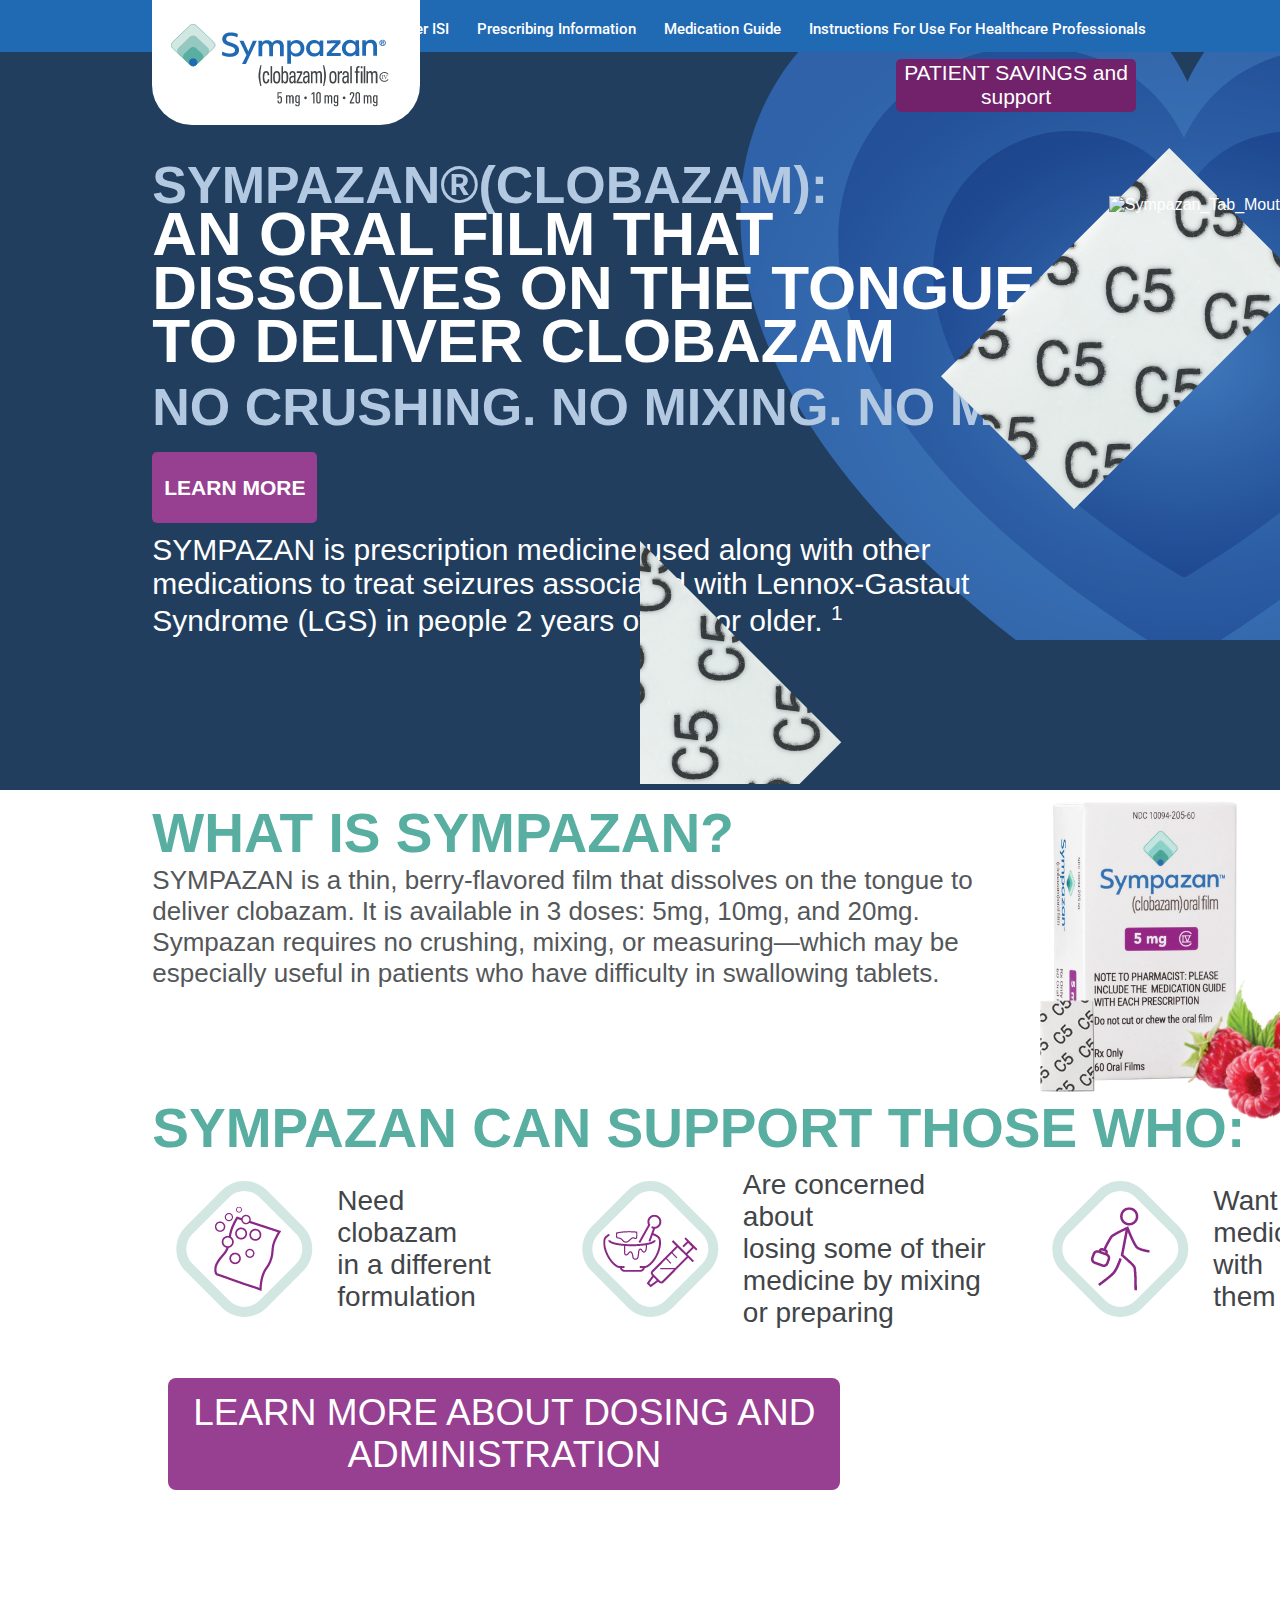
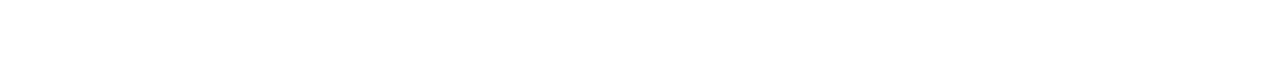
==== index.html @ 10c80e00 "learn more for products" ====
<!DOCTYPE html>
<html lang="en">
  <head>
    <meta charset="UTF-8" />
    <meta name="viewport" content="width=device-width, initial-scale=1.0" />
    <title>Document</title>
    <link rel="stylesheet" href="styles/index.css" />
    <link rel="preconnect" href="https://fonts.googleapis.com" />
    <link rel="preconnect" href="https://fonts.gstatic.com" crossorigin />
    <link
      href="https://fonts.googleapis.com/css2?family=Roboto:ital,wght@0,100;0,300;0,400;0,500;0,700;0,900;1,100;1,300;1,400;1,500;1,700;1,900&display=swap"
      rel="stylesheet"
    />
  </head>
  <body>
    <header>
      <div class="navbar">
        <div class="nav_item">
          <a href="#">Instructions For Use For Healthcare Professionals</a>
        </div>
        <div class="nav_item">
          <a href="#">Medication Guide</a>
        </div>
        <div class="nav_item">
          <a href="#">Prescribing Information</a>
        </div>
        <div class="nav_item">
          <a href="#">Link to Consumer ISI</a>
        </div>

        <div class="nav_logo">
          <img src="assets/LOGO-1.png" alt="navbar logo" />
        </div>
      </div>
    </header>

    <main>
      <div class="hero">
        <div class="hero_text">
          <p class="hero_heading">SYMPAZAN®(CLOBAZAM):</p>
          <p class="hero_desc">
            AN ORAL FILM THAT <br />
            DISSOLVES ON THE TONGUE <br />
            TO DELIVER CLOBAZAM
          </p>
          <p class="hero_middle">NO CRUSHING. NO MIXING. NO MESS.</p>

          <button class="learn_more">LEARN MORE</button>

          <div class="hero_end">
            SYMPAZAN is prescription medicine used along with other <br />
            medications to treat seizures associated with Lennox-Gastaut <br />
            Syndrome (LGS) in people 2 years of age or older.
            <span style="vertical-align: super; font-size: 0.7em">1</span>
          </div>
        </div>
        <button class="hero_button">PATIENT SAVINGS and support</button>
        <div class="hero_image">
          <img class="hero_tab" src="assets/5C_TAB.png" alt="5C_TAB" />
          <img class="hero_tab1" src="assets/5C_TAB1.png" alt="5C_TAB1" />
          <img
            class="hero_mouth"
            src="assets/Mouth.png"
            height="664"
            alt="Sympazan_Tab_Mouth"
          />
        </div>
      </div>

      <div class="product">
        <div class="product_desc">
          <p class="product_head">WHAT IS SYMPAZAN?</p>
          <p class="product_about">
            SYMPAZAN is a thin, berry-flavored film that dissolves on the tongue
            to <br />
            deliver clobazam. It is available in 3 doses: 5mg, 10mg, and 20mg.
            <br />
            Sympazan requires no crushing, mixing, or measuring—which may be
            <br />
            especially useful in patients who have difficulty in swallowing
            tablets.
          </p>

          <div class="product_image">
            <img src="assets/Mask Group -1.png" alt="Product image" />
            <img class="product_c5" src="assets/NY_AQUE_A-1.png" alt="c5" />
            <img class="product_fruit" src="assets/iStock-1.png" alt="" />
          </div>

          <div class="product_for">
            <h1>SYMPAZAN CAN SUPPORT THOSE WHO:</h1>
            <div class="product_for_container">
              <div class="product_for_extend">
                <img src="assets/Group 2294.png" alt="productfor" />
                <p class="product_for_explain">
                  Need clobazam <br />
                  in a different <br />
                  formulation
                </p>
              </div>

              <div class="product_for_extend">
                <img src="assets/Group 2297.png" alt="productfor" />
                <p class="product_for_explain">
                  Are concerned about <br />
                  losing some of their <br />
                  medicine by mixing <br />
                  or preparing
                </p>
              </div>

              <div class="product_for_extend">
                <img src="assets/Group 2298.png" alt="productfor" />
                <p class="product_for_explain">
                  Want their <br />
                  medication with <br />
                  them on-the-go
                </p>
              </div>
            </div>
            <div class="product_learn_more">
              <a href="#">LEARN MORE ABOUT DOSING AND ADMINISTRATION</a>
            </div>
          </div>
        </div>
      </div>
    </main>
  </body>
</html>
---- styles/index.css ----
* {
  margin: 0;
  padding: 0;
  box-sizing: border-box;
}

body {
  height: 100vh;
  display: grid;
  grid-template-rows: auto 1fr;
  grid-template-areas: "header" "content";
}
body header {
  height: 52px;
}
body main {
  grid-area: content;
}

.navbar {
  grid-area: header;
  height: 52px;
  background-color: #2069b3;
  display: block;
  padding-right: 120px;
  font-family: "Roboto", sans-serif;
  font-weight: 500;
  font-size: 15px;
  position: relative;
  z-index: 2;
}
.navbar .nav_item {
  color: #ffffff;
  float: right;
  padding: 20px 14px;
  height: 100%;
}
.navbar .nav_item a {
  color: #ffffff;
  text-decoration: none;
}
.navbar .nav_logo {
  background-color: #ffffff;
  width: 268px;
  height: 125px;
  border-radius: 0px 0px 40px 40px;
  position: absolute;
  left: 11.9%;
}
.navbar .nav_logo img {
  position: absolute;
  top: 19%;
  left: 7%;
}

.hero {
  height: 82vh;
  position: relative;
  padding-bottom: 10px;
  grid-area: content;
  background-color: #213e5f;
  background-image: url(../assets/HEARTS.png);
  background-blend-mode: overlay;
  color: #ffffff;
  background-position: 9rem -5rem;
  background-repeat: no-repeat;
  font-family: "Barlow", sans-serif;
}
.hero .hero_text {
  position: absolute;
  left: 11.9%;
  top: 15%;
}
.hero .hero_heading {
  font-size: 52px;
  font-weight: 600;
  color: #b3c9e2;
}
.hero .hero_desc {
  font-size: 62px;
  font-weight: 600;
  color: #ffffff;
}
.hero .hero_heading,
.hero .hero_desc {
  line-height: 86%;
}
.hero .hero_middle {
  font-size: 52px;
  font-weight: 600;
  color: #b3c9e2;
  padding-top: 10px;
  letter-spacing: -3;
}
.hero .learn_more {
  height: 71px;
  width: 165px;
  background-color: #973f91;
  border: none;
  border-radius: 5px;
  font-size: 21px;
  font-weight: 600;
  color: #ffffff;
  margin: 15px 0px 0px 0px;
}
.hero .learn_more:hover {
  cursor: pointer;
  background-color: #71226b;
}
.hero .hero_button {
  font-family: "Barlow", sans-serif;
  font-size: 21px;
  font-weight: 500;
  z-index: 22;
  position: absolute;
  left: 70%;
  top: 1%;
  width: 15rem;
  text-align: center;
  background-color: #71226b;
  border: none;
  border-radius: 5px;
  color: #ffffff;
  padding: 2px 2px 3px 2px;
}
.hero .hero_button:hover {
  cursor: pointer;
  background-color: #58aea0;
}
.hero .hero_end {
  font-family: "Barlow", sans-serif;
  font-size: 30px;
  font-weight: 300;
  margin-top: 10px;
}
.hero .hero_image {
  position: absolute;
  left: 50%;
  overflow: hidden;
}
.hero .hero_image .hero_tab {
  position: relative;
  top: 6rem;
  left: 18.8rem;
}
.hero .hero_image .hero_tab1 {
  position: relative;
  top: 6rem;
  left: -10rem;
}
.hero .hero_image .hero_mouth {
  position: relative;
  left: 6.4rem;
  top: -35.6rem;
}

.product {
  overflow: hidden;
  font-family: "Barlow", sans-serif;
}
.product .product_desc {
  padding: 0.7rem 0 0 0;
  position: relative;
  left: 11.9%;
}
.product .product_desc .product_head {
  font-size: 55px;
  font-weight: 600;
  color: #58aea0;
}
.product .product_desc .product_about {
  font-size: 26px;
  color: #545759;
}
.product .product_desc .product_for_container {
  display: flex;
  flex-direction: row;
  align-items: center;
}
.product .product_desc .product_image {
  position: relative;
  top: -12rem;
  left: 56rem;
}
.product .product_desc .product_image .product_c5 {
  position: absolute;
  left: -1.4rem;
  top: 12rem;
}
.product .product_desc .product_image .product_fruit {
  position: absolute;
  top: 9rem;
  left: 5.6rem;
}
.product .product_desc .product_for {
  position: relative;
  top: -11.4rem;
}
.product .product_desc .product_for h1 {
  font-size: 55px;
  font-weight: 600;
  color: #58aea0;
}
.product .product_desc .product_for .product_for_extend {
  display: flex;
  flex-direction: row;
  align-items: center;
}
.product .product_desc .product_for .product_for_extend .product_for_explain {
  font-size: 28px;
  color: #424548;
  margin-right: 1.8rem;
}
.product .product_desc .product_learn_more {
  background-color: #973f91;
  width: 42rem;
  text-align: center;
  padding: 14px;
  margin-top: 2.5rem;
  margin-left: 1rem;
  border-radius: 0.5rem;
}
.product .product_desc .product_learn_more a {
  text-decoration: none;
  color: #ffffff;
  font-size: 37px;
  font-weight: 500;
}/*# sourceMappingURL=index.css.map */
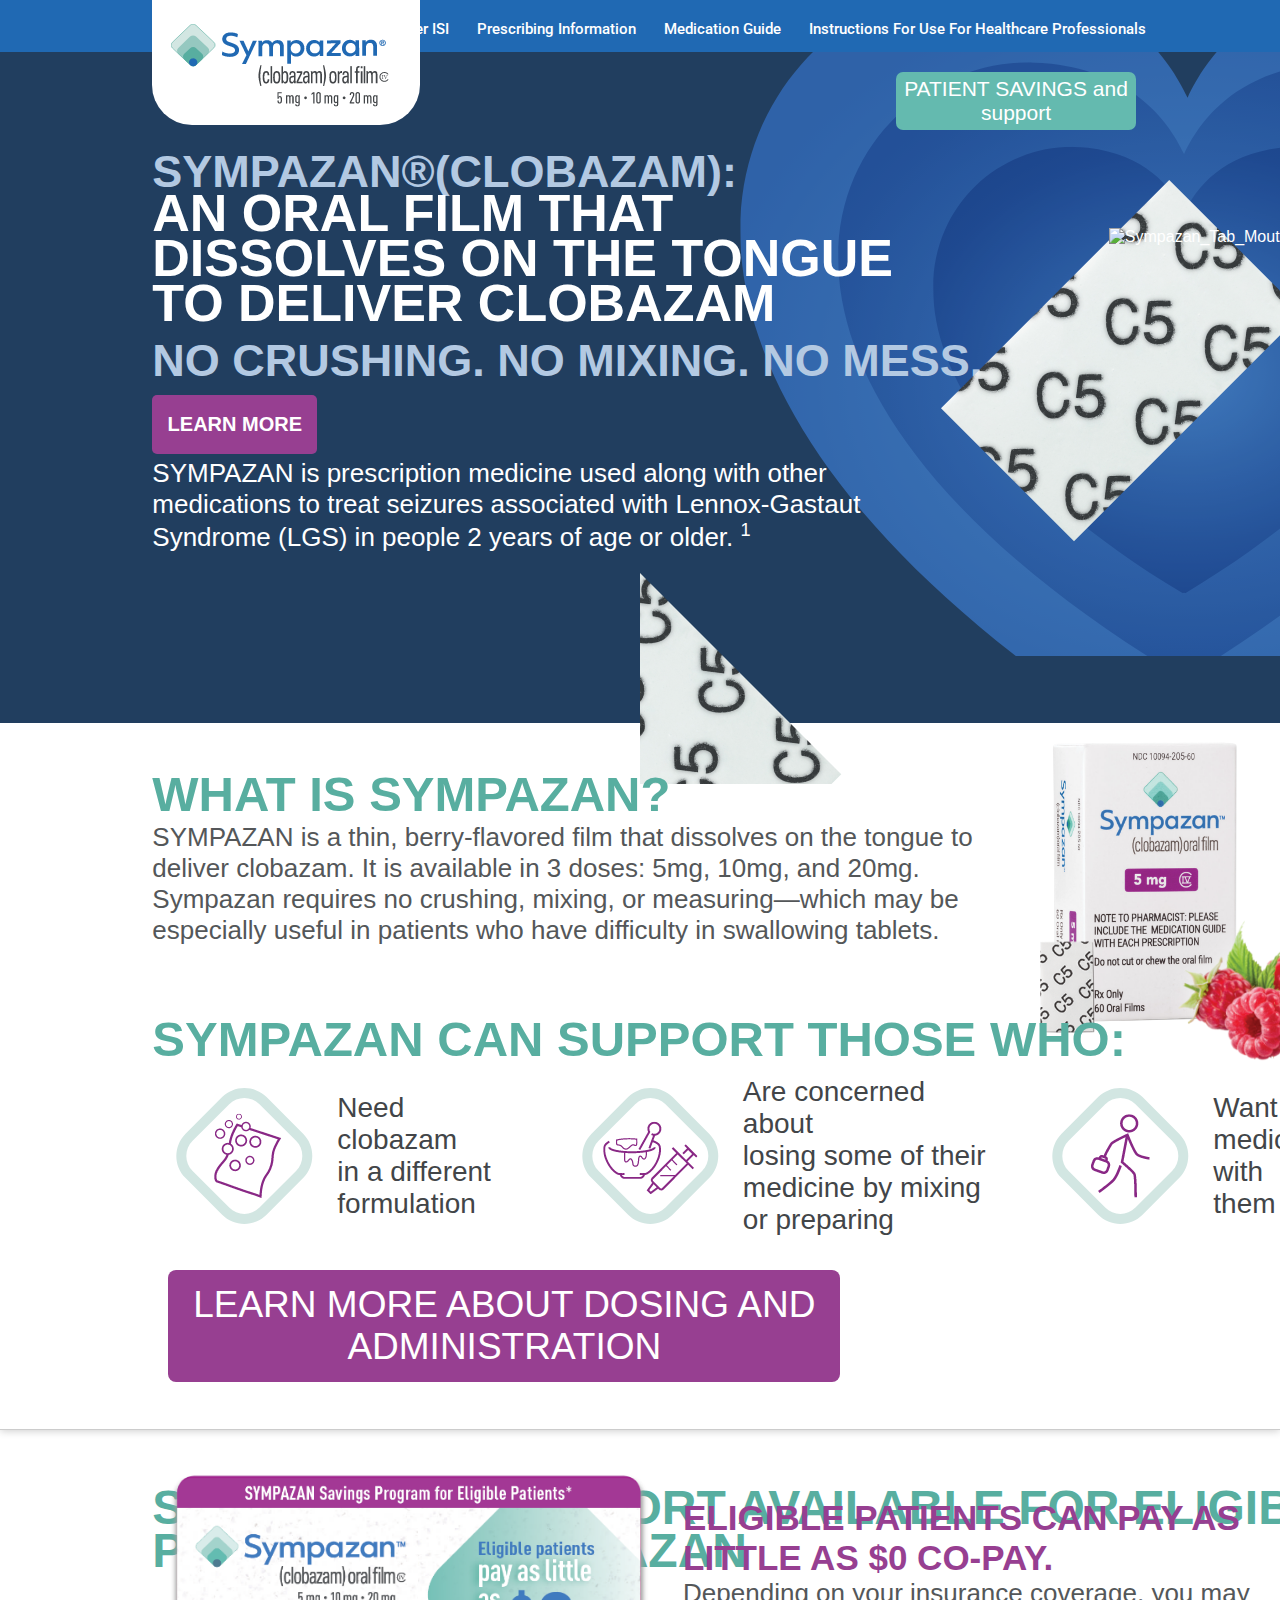
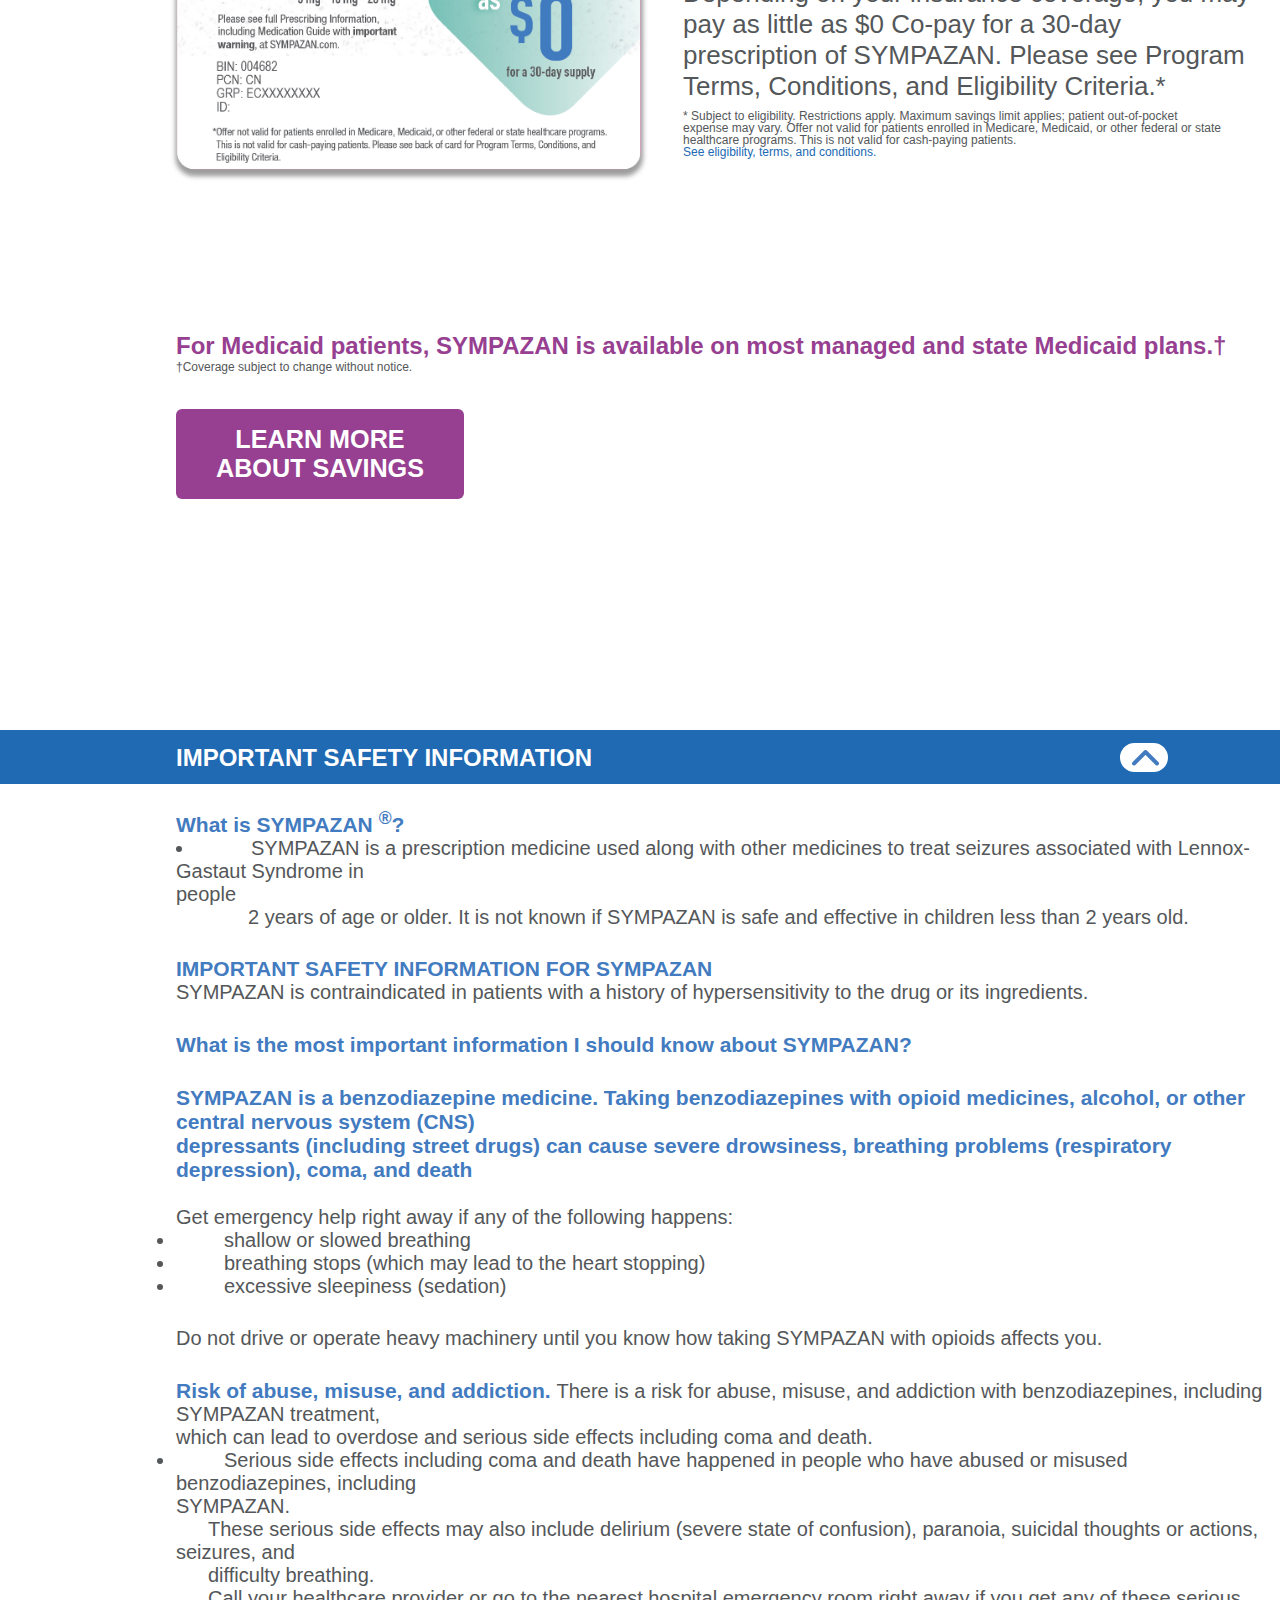
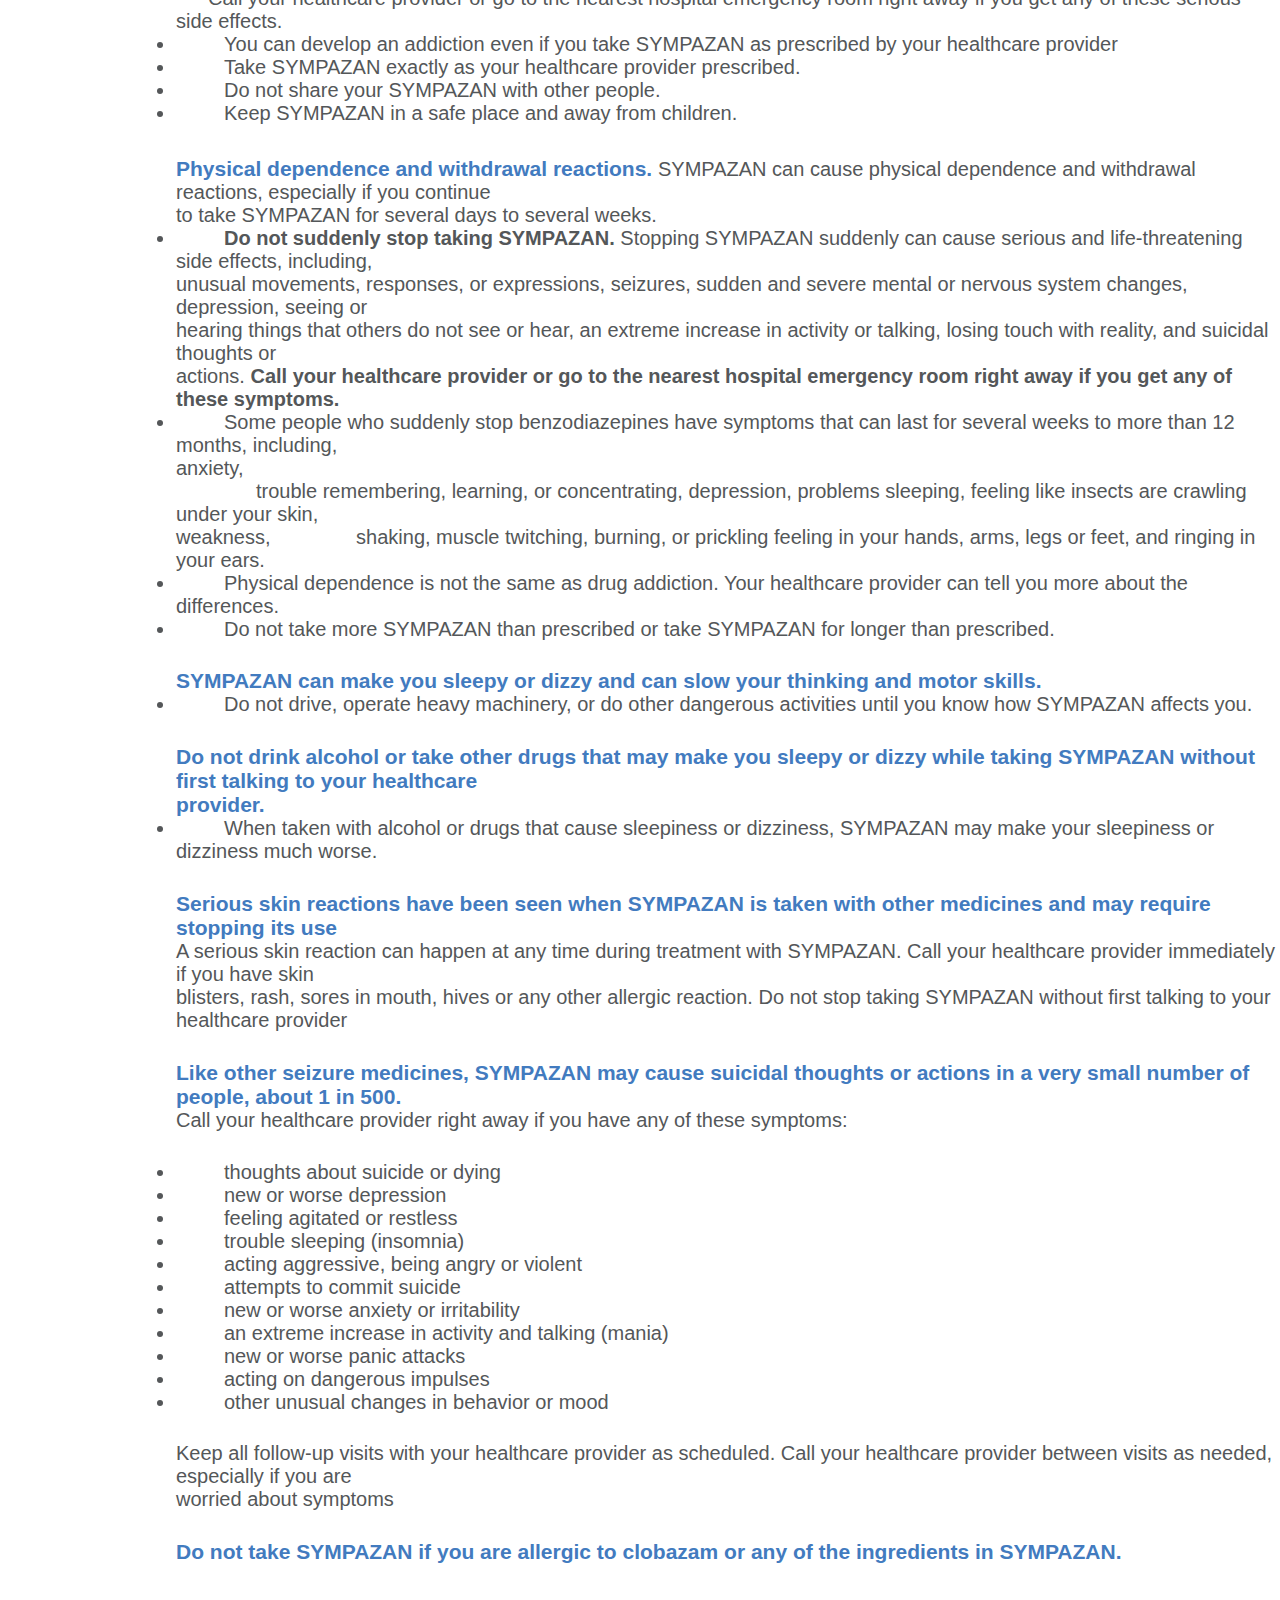
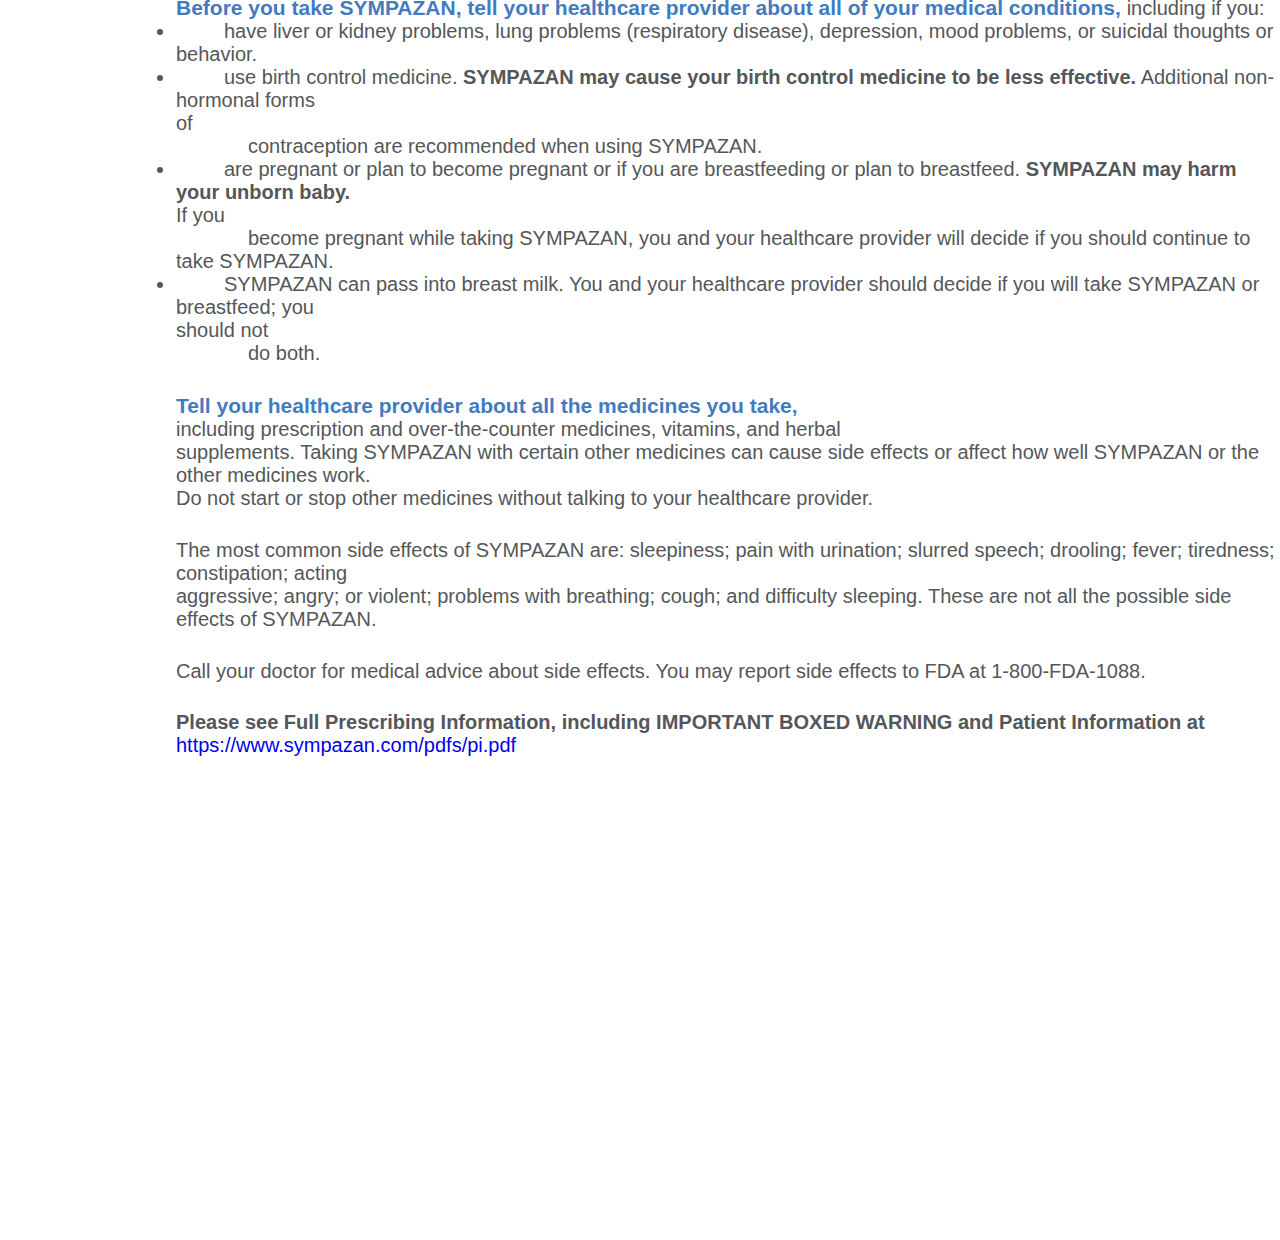
==== commit e2090dc0: "footer remaining" ====
--- a/index.html
+++ b/index.html
@@ -124,6 +124,445 @@
           </div>
         </div>
       </div>
+
+      <div class="services">
+        <h1 class="services_heading">
+          SAVINGS AND SUPPORT AVAILABLE FOR ELIGIBLE <br />
+          PATIENTS ON SYMPAZAN
+        </h1>
+
+        <div class="services_payment">
+          <img
+            class="services_card"
+            src="assets/CARD.png"
+            alt="services payment method"
+          />
+
+          <div class="services_payment_detail">
+            <h1 class="service_payment_heading">
+              ELIGIBLE PATIENTS CAN PAY AS <br />LITTLE AS $0 CO-PAY.
+            </h1>
+            <p class="services_payment_about">
+              Depending on your insurance coverage, you may <br />
+              pay as little as $0 Co-pay for a 30-day <br />
+              prescription of SYMPAZAN. Please see Program <br />
+              Terms, Conditions, and Eligibility Criteria.*
+            </p>
+            <p class="services_terms">
+              <span>*</span>
+              Subject to eligibility. Restrictions apply. Maximum savings limit
+              applies; patient out-of-pocket <br />
+              expense may vary. Offer not valid for patients enrolled in
+              Medicare, Medicaid, or other federal or state <br />
+              healthcare programs. This is not valid for cash-paying patients.
+              <br />
+              <a href="#"> See eligibility, terms, and conditions.</a>
+            </p>
+          </div>
+        </div>
+        <div class="service_plan">
+          <h1 class="plan_head">
+            For Medicaid patients, SYMPAZAN is available on most managed and
+            state Medicaid plans.†
+          </h1>
+          <p class="plan_coverage">
+            †Coverage subject to change without notice.
+          </p>
+        </div>
+
+        <div class="savings_learn_more">
+          <a href="#" class="saving_button">LEARN MORE ABOUT SAVINGS</a>
+        </div>
+      </div>
+
+      <div class="safety">
+        <p class="safety_info">IMPORTANT SAFETY INFORMATION</p>
+        <img class="safety_box" src="assets/Rectangle 838.png" alt="box" />
+        <img class="safety_arrow" src="assets/Path 20791.png" alt="" />
+      </div>
+
+      <div class="sympazin">
+        <div class="sympazin_details">
+          <div class="sympazin_question">
+            What is SYMPAZAN
+            <sup>®</sup>?
+          </div>
+          <div class="sympazin_answers">
+            <ul>
+              <li>
+                <span style="margin-left: 3rem">
+                  SYMPAZAN is a prescription medicine used along with other
+                  medicines to treat seizures associated with Lennox-Gastaut
+                  Syndrome in
+                </span>
+                <br />
+                people <br />
+                <span style="margin-left: 4.5rem"
+                  >2 years of age or older. It is not known if SYMPAZAN is safe
+                  and effective in children less than 2 years old.</span
+                >
+              </li>
+            </ul>
+          </div>
+
+          <div class="sympazin_question">
+            IMPORTANT SAFETY INFORMATION FOR SYMPAZAN
+          </div>
+
+          <div class="sympazin_answers">
+            SYMPAZAN is contraindicated in patients with a history of
+            hypersensitivity to the drug or its ingredients.
+          </div>
+
+          <div class="sympazin_question">
+            What is the most important information I should know about SYMPAZAN?
+          </div>
+          <div class="sympazin_answers"></div>
+          <div class="sympazin_question" style="margin-bottom: 1.5rem">
+            SYMPAZAN is a benzodiazepine medicine. Taking benzodiazepines with
+            opioid medicines, alcohol, or other central nervous system (CNS)
+            <br />
+            depressants (including street drugs) can cause severe drowsiness,
+            breathing problems (respiratory depression), coma, and death
+          </div>
+          <div class="sympazin_answers">
+            Get emergency help right away if any of the following happens:
+            <li>
+              <span style="margin-left: 3rem">shallow or slowed breathing</span>
+            </li>
+            <li>
+              <span style="margin-left: 3rem">
+                breathing stops (which may lead to the heart stopping)</span
+              >
+            </li>
+            <li>
+              <span style="margin-left: 3rem"
+                >excessive sleepiness (sedation)</span
+              >
+            </li>
+          </div>
+
+          <div class="sympazin_answers">
+            Do not drive or operate heavy machinery until you know how taking
+            SYMPAZAN with opioids affects you.
+          </div>
+
+          <div class="sympazin_question" style="display: inline">
+            Risk of abuse, misuse, and addiction.
+          </div>
+          <div class="sympazin_answers" style="display: inline">
+            There is a risk for abuse, misuse, and addiction with
+            benzodiazepines, including SYMPAZAN treatment, <br />
+            which can lead to overdose and serious side effects including coma
+            and death. <br />
+            <li>
+              <span style="margin-left: 3rem"
+                >Serious side effects including coma and death have happened in
+                people who have abused or misused benzodiazepines, including
+                <br />
+                SYMPAZAN.
+              </span>
+            </li>
+
+            <span style="margin: 2rem">
+              These serious side effects may also include delirium (severe state
+              of confusion), paranoia, suicidal thoughts or actions, seizures,
+              and <br />
+              <span style="margin: 2rem">difficulty breathing. <br /> </span>
+            </span>
+            <span style="margin: -2rem">
+              Call your healthcare provider or go to the nearest hospital
+              emergency room right away if you get any of these serious side
+              effects.
+            </span>
+
+            <li>
+              <span style="margin-left: 3rem">
+                You can develop an addiction even if you take SYMPAZAN as
+                prescribed by your healthcare provider</span
+              >
+            </li>
+            <li>
+              <span style="margin-left: 3rem">
+                Take SYMPAZAN exactly as your healthcare provider
+                prescribed.</span
+              >
+            </li>
+            <li>
+              <span style="margin-left: 3rem"
+                >Do not share your SYMPAZAN with other people.</span
+              >
+            </li>
+            <li style="margin-bottom: 2rem">
+              <span style="margin-left: 3rem"
+                >Keep SYMPAZAN in a safe place and away from children.</span
+              >
+            </li>
+          </div>
+          <div class="sympazin_question" style="display: inline">
+            Physical dependence and withdrawal reactions.
+          </div>
+          <div class="sympazin_answers" style="display: inline">
+            SYMPAZAN can cause physical dependence and withdrawal reactions,
+            especially if you continue <br />
+            to take SYMPAZAN for several days to several weeks.
+          </div>
+
+          <div class="sympazin_answers">
+            <li>
+              <span style="margin-left: 3rem"
+                ><b>Do not suddenly stop taking SYMPAZAN.</b> Stopping SYMPAZAN
+                suddenly can cause serious and life-threatening side effects,
+                including,
+                <br />
+                unusual movements, responses, or expressions, seizures, sudden
+                and severe mental or nervous system changes, depression, seeing
+                or
+                <br />
+                hearing things that others do not see or hear, an extreme
+                increase in activity or talking, losing touch with reality, and
+                suicidal thoughts or <br />
+                actions.
+                <b
+                  >Call your healthcare provider or go to the nearest hospital
+                  emergency room right away if you get any of these symptoms.</b
+                >
+              </span>
+            </li>
+            <li>
+              <span style="margin-left: 3rem">
+                Some people who suddenly stop benzodiazepines have symptoms that
+                can last for several weeks to more than 12 months, including,
+                <br />
+                anxiety, <br />
+                <span style="margin-left: 5rem"
+                  >trouble remembering, learning, or concentrating, depression,
+                  problems sleeping, feeling like insects are crawling under
+                  your skin, <br />
+                  weakness,
+                </span>
+                <span style="margin-left: 5rem"
+                  >shaking, muscle twitching, burning, or prickling feeling in
+                  your hands, arms, legs or feet, and ringing in your ears.
+                </span>
+              </span>
+            </li>
+            <li>
+              <span style="margin-left: 3rem"
+                >Physical dependence is not the same as drug addiction. Your
+                healthcare provider can tell you more about the differences.
+              </span>
+            </li>
+            <li>
+              <span style="margin-left: 3rem"
+                >Do not take more SYMPAZAN than prescribed or take SYMPAZAN for
+                longer than prescribed.</span
+              >
+            </li>
+          </div>
+
+          <div class="sympazin_question">
+            SYMPAZAN can make you sleepy or dizzy and can slow your thinking and
+            motor skills.
+          </div>
+
+          <div class="sympazin_answers">
+            <li>
+              <span style="margin-left: 3rem"
+                >Do not drive, operate heavy machinery, or do other dangerous
+                activities until you know how SYMPAZAN affects you.
+              </span>
+            </li>
+          </div>
+
+          <div class="sympazin_question">
+            Do not drink alcohol or take other drugs that may make you sleepy or
+            dizzy while taking SYMPAZAN without first talking to your healthcare
+            <br />
+            provider.
+          </div>
+          <div class="sympazin_answers">
+            <li>
+              <span style="margin-left: 3rem"
+                >When taken with alcohol or drugs that cause sleepiness or
+                dizziness, SYMPAZAN may make your sleepiness or dizziness much
+                worse.
+              </span>
+            </li>
+          </div>
+
+          <div class="sympazin_question">
+            Serious skin reactions have been seen when SYMPAZAN is taken with
+            other medicines and may require stopping its use
+          </div>
+
+          <div class="sympazin_answers">
+            A serious skin reaction can happen at any time during treatment with
+            SYMPAZAN. Call your healthcare provider immediately if you have skin
+            <br />
+            blisters, rash, sores in mouth, hives or any other allergic
+            reaction. Do not stop taking SYMPAZAN without first talking to your
+            healthcare provider
+          </div>
+
+          <div class="sympazin_question">
+            Like other seizure medicines, SYMPAZAN may cause suicidal thoughts
+            or actions in a very small number of people, about 1 in 500.
+          </div>
+          <div class="sympazin_answers">
+            Call your healthcare provider right away if you have any of these
+            symptoms:
+          </div>
+          <div class="sympazin_answers">
+            <li>
+              <span style="margin-left: 3rem"
+                >thoughts about suicide or dying
+              </span>
+            </li>
+            <li>
+              <span style="margin-left: 3rem">new or worse depression</span>
+            </li>
+            <li>
+              <span style="margin-left: 3rem"
+                >feeling agitated or restless</span
+              >
+            </li>
+            <li>
+              <span style="margin-left: 3rem">trouble sleeping (insomnia)</span>
+            </li>
+            <li>
+              <span style="margin-left: 3rem"
+                >acting aggressive, being angry or violent</span
+              >
+            </li>
+            <li>
+              <span style="margin-left: 3rem">attempts to commit suicide</span>
+            </li>
+            <li>
+              <span style="margin-left: 3rem"
+                >new or worse anxiety or irritability</span
+              >
+            </li>
+            <li>
+              <span style="margin-left: 3rem"
+                >an extreme increase in activity and talking (mania)</span
+              >
+            </li>
+            <li>
+              <span style="margin-left: 3rem">new or worse panic attacks</span>
+            </li>
+            <li>
+              <span style="margin-left: 3rem"
+                >acting on dangerous impulses</span
+              >
+            </li>
+            <li>
+              <span style="margin-left: 3rem"
+                >other unusual changes in behavior or mood</span
+              >
+            </li>
+          </div>
+          <div class="sympazin_answers">
+            Keep all follow-up visits with your healthcare provider as
+            scheduled. Call your healthcare provider between visits as needed,
+            especially if you are <br />
+            worried about symptoms
+          </div>
+
+          <div class="sympazin_question" style="margin-bottom: 2rem">
+            Do not take SYMPAZAN if you are allergic to clobazam or any of the
+            ingredients in SYMPAZAN.
+          </div>
+          <div class="sympazin_question" style="display: inline">
+            Before you take SYMPAZAN, tell your healthcare provider about all of
+            your medical conditions,
+          </div>
+          <div class="sympazin_answers" style="display: inline">
+            including if you:
+          </div>
+
+          <div class="sympazin_answers">
+            <li>
+              <span style="margin-left: 3rem"
+                >have liver or kidney problems, lung problems (respiratory
+                disease), depression, mood problems, or suicidal thoughts or
+                behavior.</span
+              >
+            </li>
+            <li>
+              <span style="margin-left: 3rem">
+                use birth control medicine.
+                <b
+                  >SYMPAZAN may cause your birth control medicine to be less
+                  effective.</b
+                >
+                Additional non-hormonal forms <br />
+                of <br />
+                <span style="margin-left: 4.5rem">
+                  contraception are recommended when using SYMPAZAN.</span
+                >
+              </span>
+            </li>
+            <li>
+              <span style="margin-left: 3rem"
+                >are pregnant or plan to become pregnant or if you are
+                breastfeeding or plan to breastfeed.
+                <b>SYMPAZAN may harm your unborn baby.</b> <br />If you <br />
+                <span style="margin: 4.5rem"
+                  >become pregnant while taking SYMPAZAN, you and your
+                  healthcare provider will decide if you should continue to take
+                  SYMPAZAN.
+                </span>
+              </span>
+            </li>
+            <li>
+              <span style="margin-left: 3rem"
+                >SYMPAZAN can pass into breast milk. You and your healthcare
+                provider should decide if you will take SYMPAZAN or breastfeed;
+                you <br />
+                should not <br />
+                <span style="margin-left: 4.5rem">do both.</span>
+              </span>
+            </li>
+          </div>
+          <div class="sympazin_question" style="display: inline">
+            Tell your healthcare provider about all the medicines you take,
+          </div>
+          <div class="sympazin_answers">
+            including prescription and over-the-counter medicines, vitamins, and
+            herbal <br />
+            supplements. Taking SYMPAZAN with certain other medicines can cause
+            side effects or affect how well SYMPAZAN or the other medicines
+            work. <br />
+            Do not start or stop other medicines without talking to your
+            healthcare provider.
+          </div>
+
+          <div class="sympazin_answers">
+            The most common side effects of SYMPAZAN are: sleepiness; pain with
+            urination; slurred speech; drooling; fever; tiredness; constipation;
+            acting <br />aggressive; angry; or violent; problems with breathing;
+            cough; and difficulty sleeping. These are not all the possible side
+            effects of SYMPAZAN.
+          </div>
+
+          <div class="sympazin_answers">
+            Call your doctor for medical advice about side effects. You may
+            report side effects to FDA at 1-800-FDA-1088.
+          </div>
+
+          <div class="sympazin_answers">
+            <b
+              >Please see Full Prescribing Information, including IMPORTANT
+              BOXED WARNING and Patient Information at
+            </b>
+            <br />
+            <a href="#" style="text-decoration: none; ">
+              https://www.sympazan.com/pdfs/pi.pdf
+            </a>
+          </div>
+        </div>
+      </div>
     </main>
   </body>
 </html>
--- a/styles/index.css
+++ b/styles/index.css
@@ -54,15 +54,15 @@
 }
 
 .hero {
-  height: 82vh;
+  height: 74.5vh;
   position: relative;
   padding-bottom: 10px;
   grid-area: content;
-  background-color: #213e5f;
+  background: #213e5f;
   background-image: url(../assets/HEARTS.png);
   background-blend-mode: overlay;
   color: #ffffff;
-  background-position: 9rem -5rem;
+  background-position: 9rem -4rem;
   background-repeat: no-repeat;
   font-family: "Barlow", sans-serif;
 }
@@ -72,13 +72,13 @@
   top: 15%;
 }
 .hero .hero_heading {
+  font-size: 45px;
+  font-weight: 600;
+  color: #b3c9e2;
+}
+.hero .hero_desc {
   font-size: 52px;
-  font-weight: 600;
-  color: #b3c9e2;
-}
-.hero .hero_desc {
-  font-size: 62px;
-  font-weight: 600;
+  font-weight: 550;
   color: #ffffff;
 }
 .hero .hero_heading,
@@ -86,22 +86,22 @@
   line-height: 86%;
 }
 .hero .hero_middle {
-  font-size: 52px;
+  font-size: 45px;
   font-weight: 600;
   color: #b3c9e2;
   padding-top: 10px;
   letter-spacing: -3;
 }
 .hero .learn_more {
-  height: 71px;
+  height: 59px;
   width: 165px;
   background-color: #973f91;
   border: none;
   border-radius: 5px;
-  font-size: 21px;
-  font-weight: 600;
-  color: #ffffff;
-  margin: 15px 0px 0px 0px;
+  font-size: 20px;
+  font-weight: 550;
+  color: #ffffff;
+  margin: 8px 0px 0px 0px;
 }
 .hero .learn_more:hover {
   cursor: pointer;
@@ -114,14 +114,14 @@
   z-index: 22;
   position: absolute;
   left: 70%;
-  top: 1%;
+  top: 3%;
   width: 15rem;
   text-align: center;
-  background-color: #71226b;
+  background-color: #64baaf;
   border: none;
-  border-radius: 5px;
-  color: #ffffff;
-  padding: 2px 2px 3px 2px;
+  border-radius: 7px;
+  color: #ffffff;
+  padding: 5px 5px 5px 5px;
 }
 .hero .hero_button:hover {
   cursor: pointer;
@@ -129,9 +129,9 @@
 }
 .hero .hero_end {
   font-family: "Barlow", sans-serif;
-  font-size: 30px;
-  font-weight: 300;
-  margin-top: 10px;
+  font-size: 26px;
+  font-weight: 240;
+  margin-top: 4px;
 }
 .hero .hero_image {
   position: absolute;
@@ -140,22 +140,25 @@
 }
 .hero .hero_image .hero_tab {
   position: relative;
-  top: 6rem;
+  top: 8rem;
   left: 18.8rem;
 }
 .hero .hero_image .hero_tab1 {
   position: relative;
-  top: 6rem;
+  top: 8rem;
   left: -10rem;
 }
 .hero .hero_image .hero_mouth {
   position: relative;
   left: 6.4rem;
-  top: -35.6rem;
+  top: -33.6rem;
 }
 
 .product {
   overflow: hidden;
+  height: 44.2rem;
+  border-bottom: 1px solid #ccc;
+  box-shadow: 0 1px 8px rgba(0, 0, 0, 0.2);
   font-family: "Barlow", sans-serif;
 }
 .product .product_desc {
@@ -164,9 +167,10 @@
   left: 11.9%;
 }
 .product .product_desc .product_head {
-  font-size: 55px;
-  font-weight: 600;
+  font-size: 49px;
+  font-weight: 550;
   color: #58aea0;
+  margin-top: 2rem;
 }
 .product .product_desc .product_about {
   font-size: 26px;
@@ -179,7 +183,7 @@
 }
 .product .product_desc .product_image {
   position: relative;
-  top: -12rem;
+  top: -13rem;
   left: 56rem;
 }
 .product .product_desc .product_image .product_c5 {
@@ -194,11 +198,11 @@
 }
 .product .product_desc .product_for {
   position: relative;
-  top: -11.4rem;
+  top: -14rem;
 }
 .product .product_desc .product_for h1 {
-  font-size: 55px;
-  font-weight: 600;
+  font-size: 49px;
+  font-weight: 550;
   color: #58aea0;
 }
 .product .product_desc .product_for .product_for_extend {
@@ -216,7 +220,7 @@
   width: 42rem;
   text-align: center;
   padding: 14px;
-  margin-top: 2.5rem;
+  margin-top: 1.6rem;
   margin-left: 1rem;
   border-radius: 0.5rem;
 }
@@ -225,4 +229,145 @@
   color: #ffffff;
   font-size: 37px;
   font-weight: 500;
+}
+.product .product_desc .product_learn_more:hover {
+  background-color: #71226b;
+}
+
+.services {
+  overflow: hidden;
+  height: 100vh;
+  margin-top: 3.5rem;
+  font-family: "Barlow", sans-serif;
+}
+.services .services_heading {
+  position: relative;
+  left: 11.9%;
+  font-size: 48px;
+  font-weight: 550;
+  line-height: 0.9;
+  color: #58aea0;
+}
+.services .services_payment {
+  position: absolute;
+  left: 10.5rem;
+  top: 92rem;
+  display: flex;
+  flex-direction: row;
+  align-items: center;
+}
+.services .services_payment img {
+  height: 19.5rem;
+}
+.services .services_payment_detail {
+  left: 2rem;
+  top: 0.5;
+  position: relative;
+}
+.services .services_payment_detail .service_payment_heading {
+  font-family: "Barlow", sans-serif;
+  color: #973f91;
+  font-size: 35px;
+  font-weight: 700;
+}
+.services .services_payment_detail .services_payment_about {
+  font-size: 26px;
+  font-weight: 200;
+  color: #545759;
+}
+.services .services_payment_detail .services_terms {
+  color: #545759;
+  font-size: 12px;
+  margin-top: 0.5rem;
+  line-height: 1;
+  font-weight: 200;
+}
+.services .services_payment_detail .services_terms a {
+  text-decoration: none;
+  color: #2069b3;
+}
+.services .service_plan {
+  margin: 22.5rem 0 0 11rem;
+}
+.services .service_plan .plan_head {
+  color: #973f91;
+  font-weight: 600;
+  font-size: 24px;
+}
+.services .service_plan .plan_coverage {
+  font-size: 12px;
+  font-weight: 300;
+  color: #545759;
+}
+.services .savings_learn_more {
+  background-color: #973f91;
+  width: 18rem;
+  padding: 1rem;
+  text-align: center;
+  margin: 2.2rem 0 0 11rem;
+  border-radius: 6px;
+}
+.services .savings_learn_more:hover {
+  cursor: pointer;
+  background-color: #71226b;
+}
+.services .savings_learn_more a {
+  color: #ffffff;
+  text-decoration: none;
+  font-size: 25.2px;
+  font-weight: 600;
+}
+
+.safety {
+  background-color: #2069b3;
+  height: 54px;
+  position: relative;
+  top: -3.5rem;
+  font-family: "Barlow", sans-serif;
+}
+.safety .safety_info {
+  color: #ffffff;
+  margin: 0 0 0 11rem;
+  padding: 0.9rem 0 0 0;
+  font-size: 24px;
+  font-weight: 600;
+}
+.safety .safety_box {
+  position: relative;
+  top: -1.8rem;
+  left: 70rem;
+}
+.safety .safety_arrow {
+  position: relative;
+  top: -2.2rem;
+  left: 67.5rem;
+}
+.safety .safety_arrow:hover {
+  transform: rotate(180deg);
+  transition: transform 0.3s ease;
+  cursor: pointer;
+}
+
+.sympazin {
+  position: relative;
+  font-family: "Barlow", sans-serif;
+  height: 400vh;
+}
+.sympazin .sympazin_details {
+  position: absolute;
+  left: 11rem;
+  top: -2rem;
+}
+.sympazin .sympazin_details .sympazin_question {
+  color: #427bbf;
+  font-size: 21px;
+  font-weight: 600;
+}
+.sympazin .sympazin_details .sympazin_answers {
+  font-size: 20px;
+  color: #545759;
+  margin-bottom: 1.8rem;
+}
+.sympazin .sympazin_details ul li {
+  list-style-position: inside;
 }/*# sourceMappingURL=index.css.map */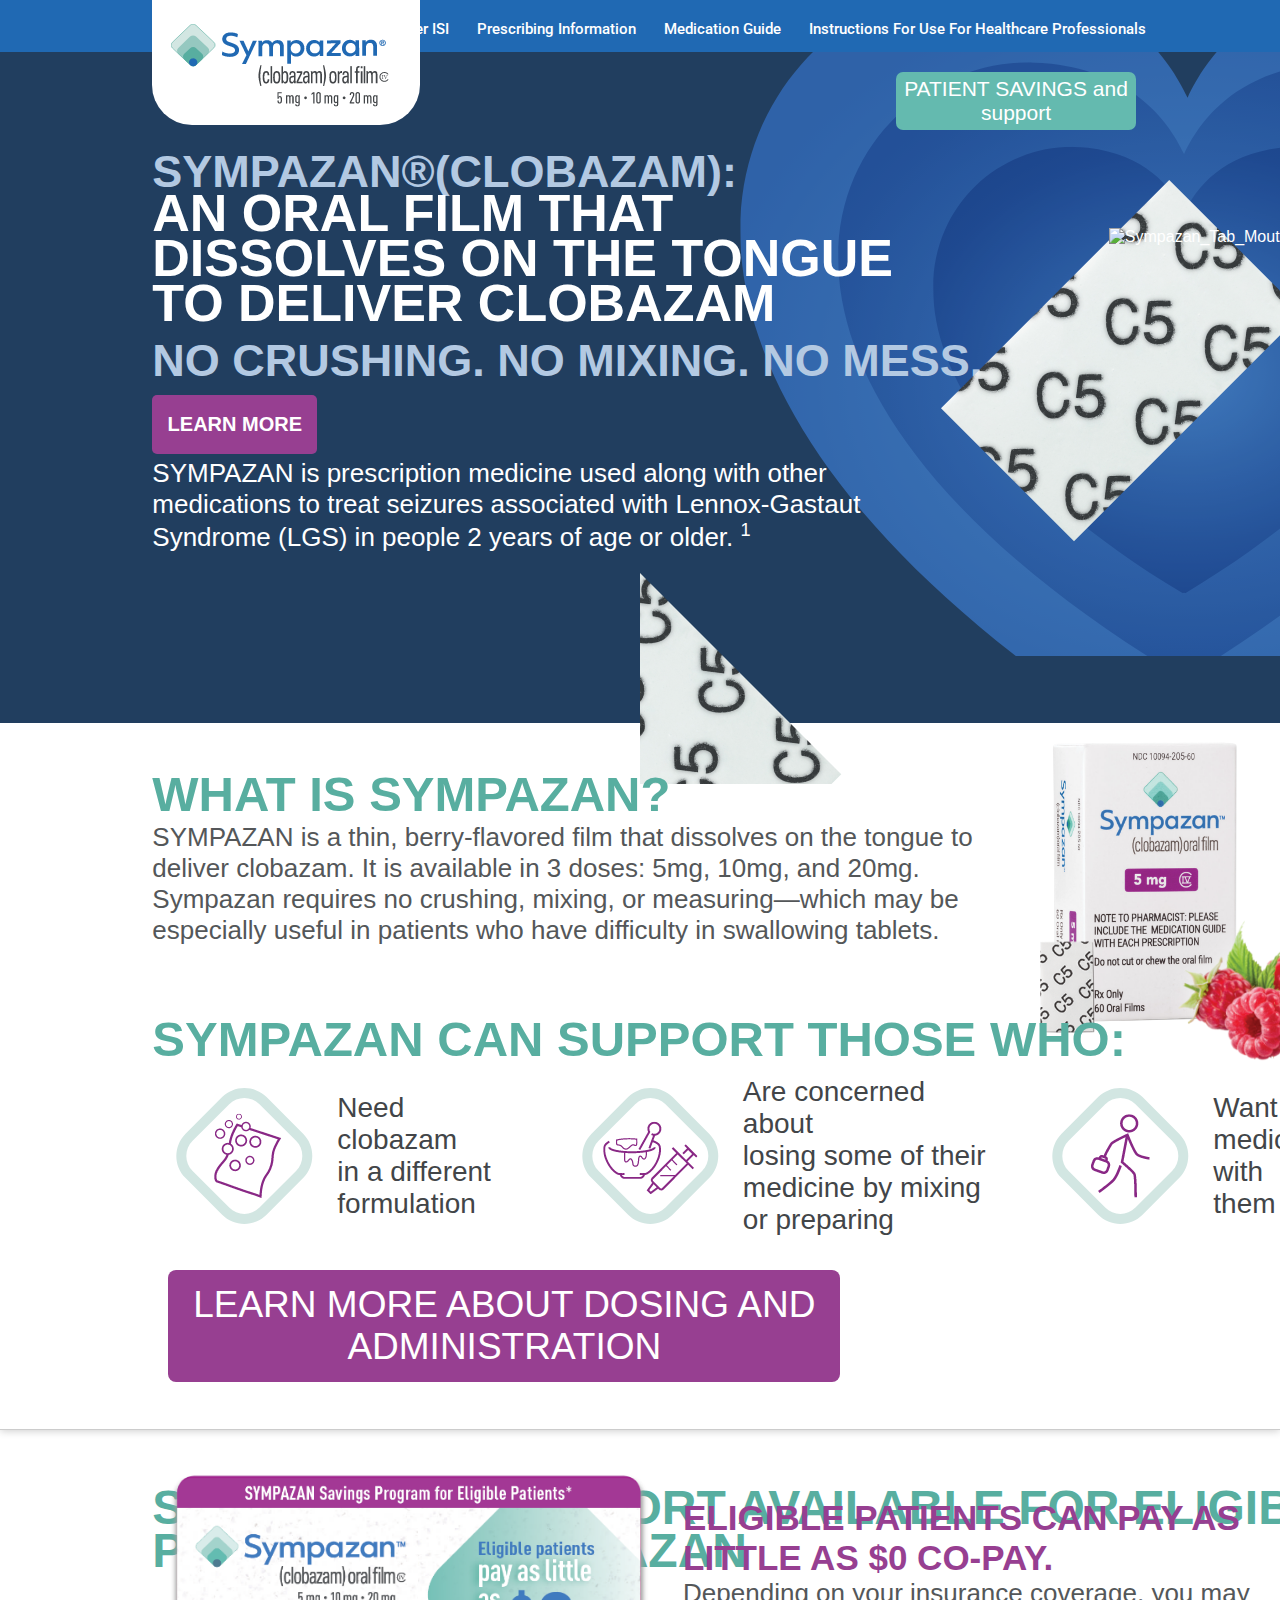
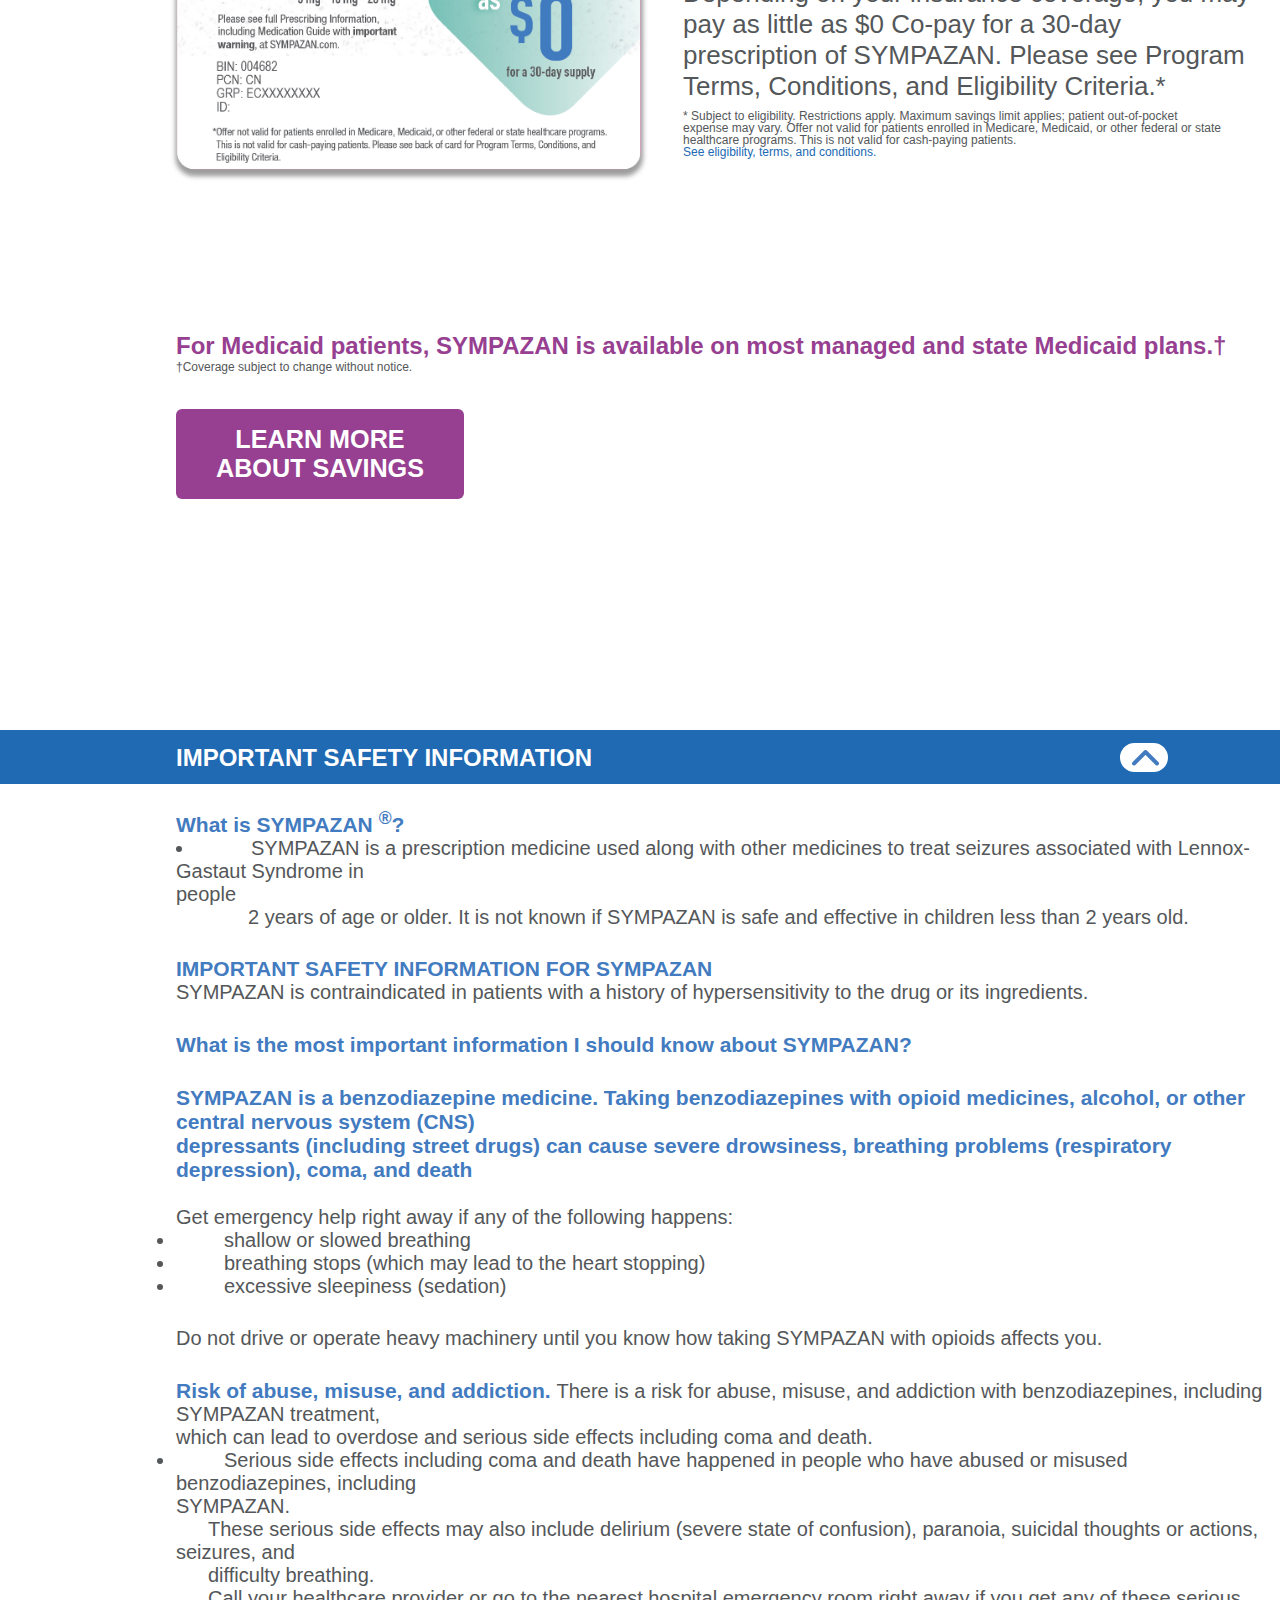
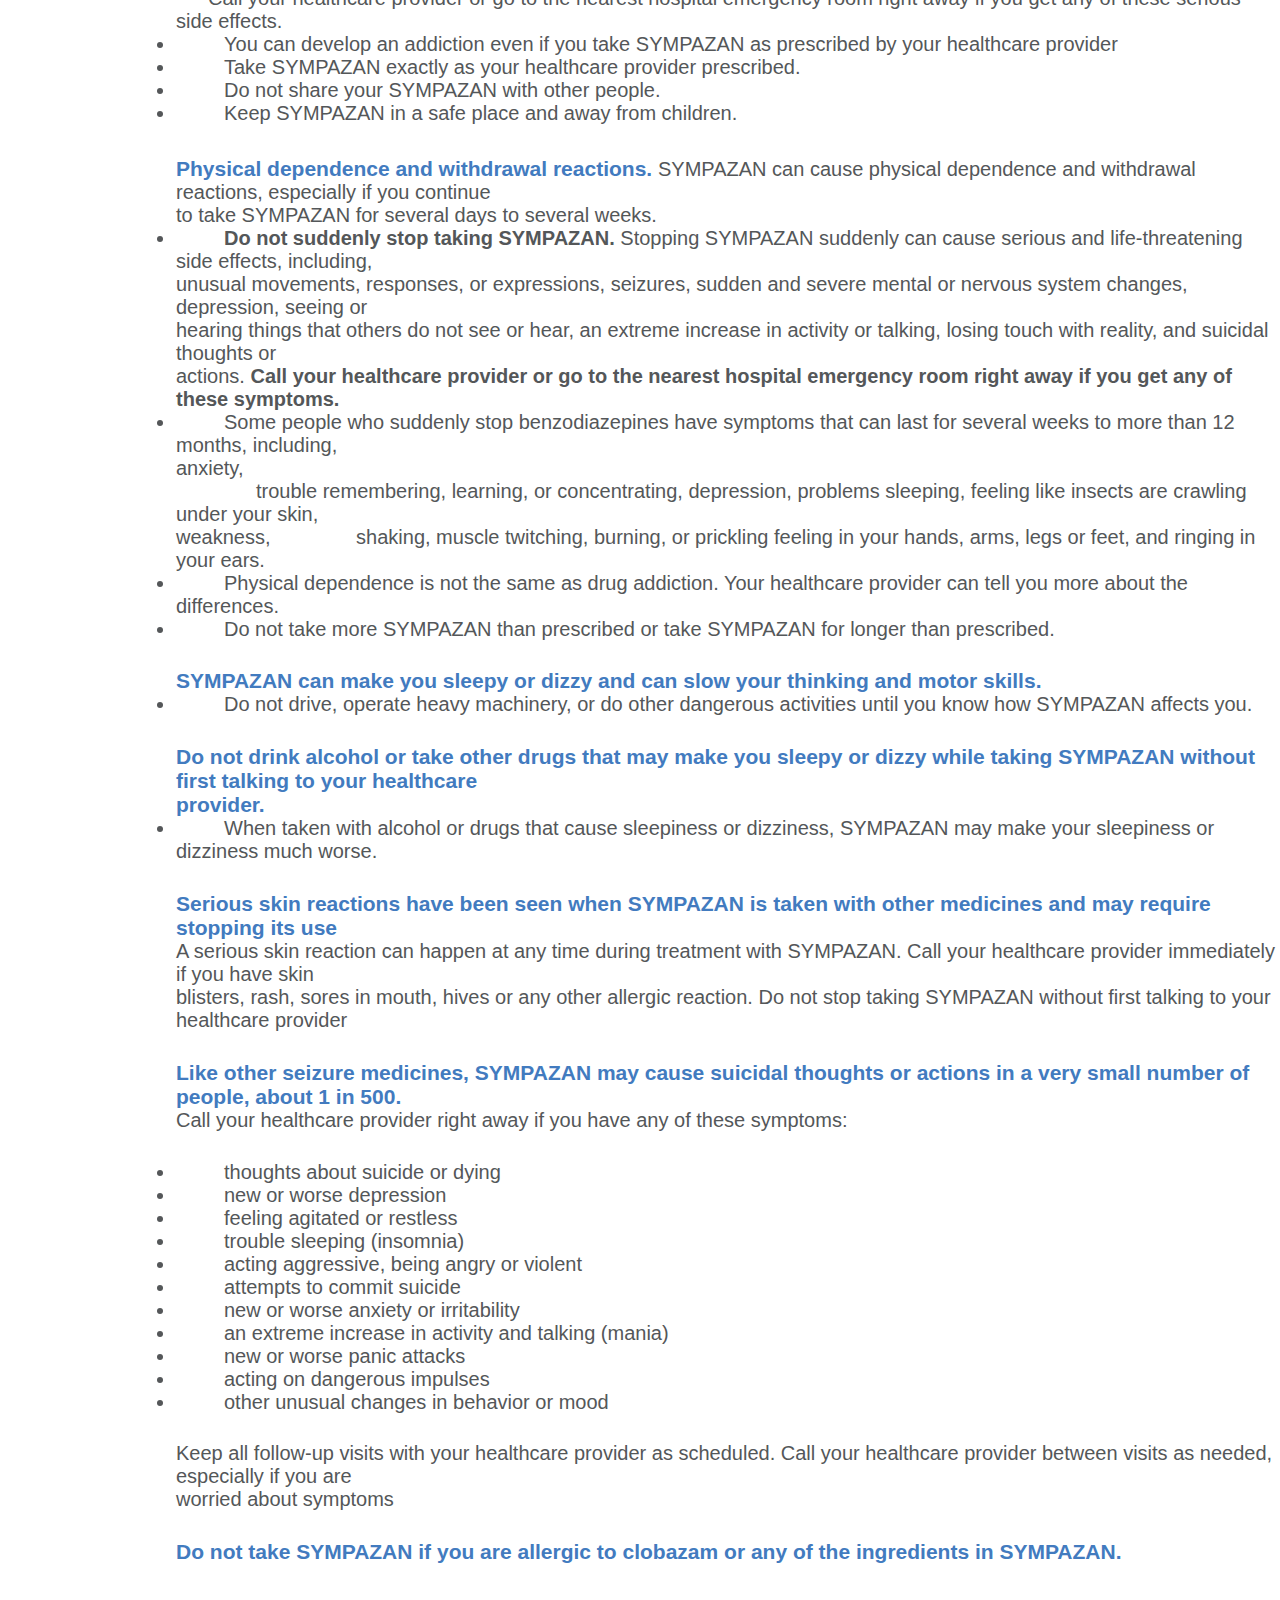
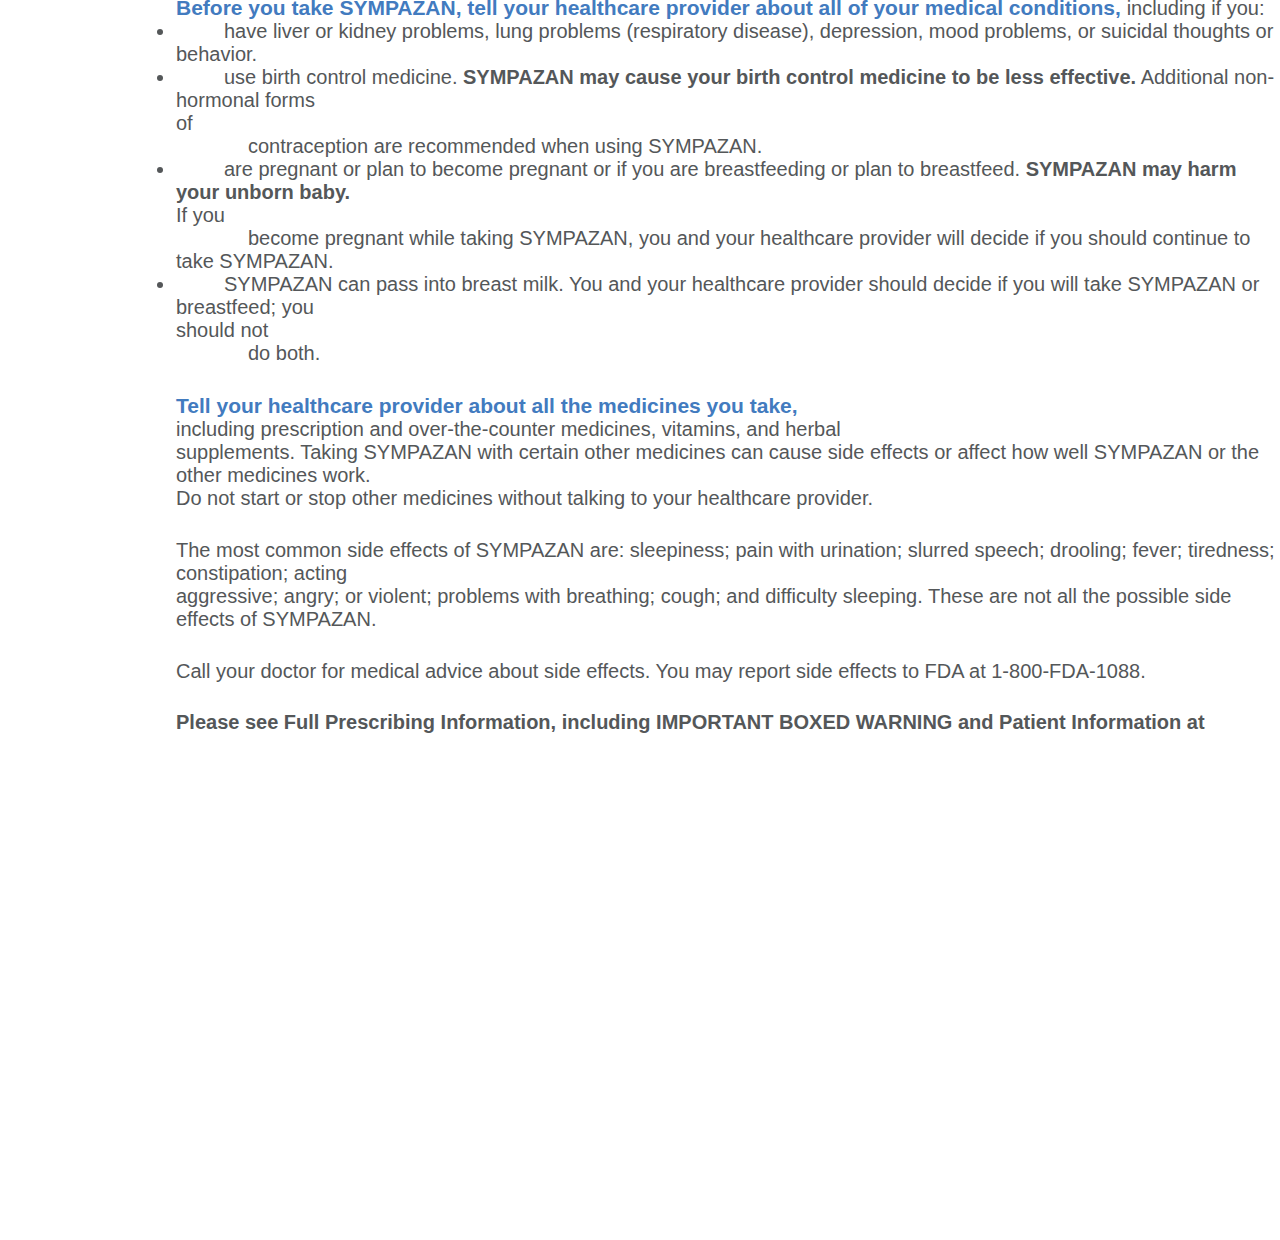
==== commit d4f37236: "footer" ====
--- a/index.html
+++ b/index.html
@@ -557,12 +557,14 @@
               BOXED WARNING and Patient Information at
             </b>
             <br />
-            <a href="#" style="text-decoration: none; ">
-              https://www.sympazan.com/pdfs/pi.pdf
-            </a>
+            
           </div>
         </div>
       </div>
     </main>
+
+    <footer>
+      
+    </footer>
   </body>
 </html>
--- a/styles/index.css
+++ b/styles/index.css
@@ -8,7 +8,7 @@
   height: 100vh;
   display: grid;
   grid-template-rows: auto 1fr;
-  grid-template-areas: "header" "content";
+  grid-template-areas: "header" "content" "footer";
 }
 body header {
   height: 52px;
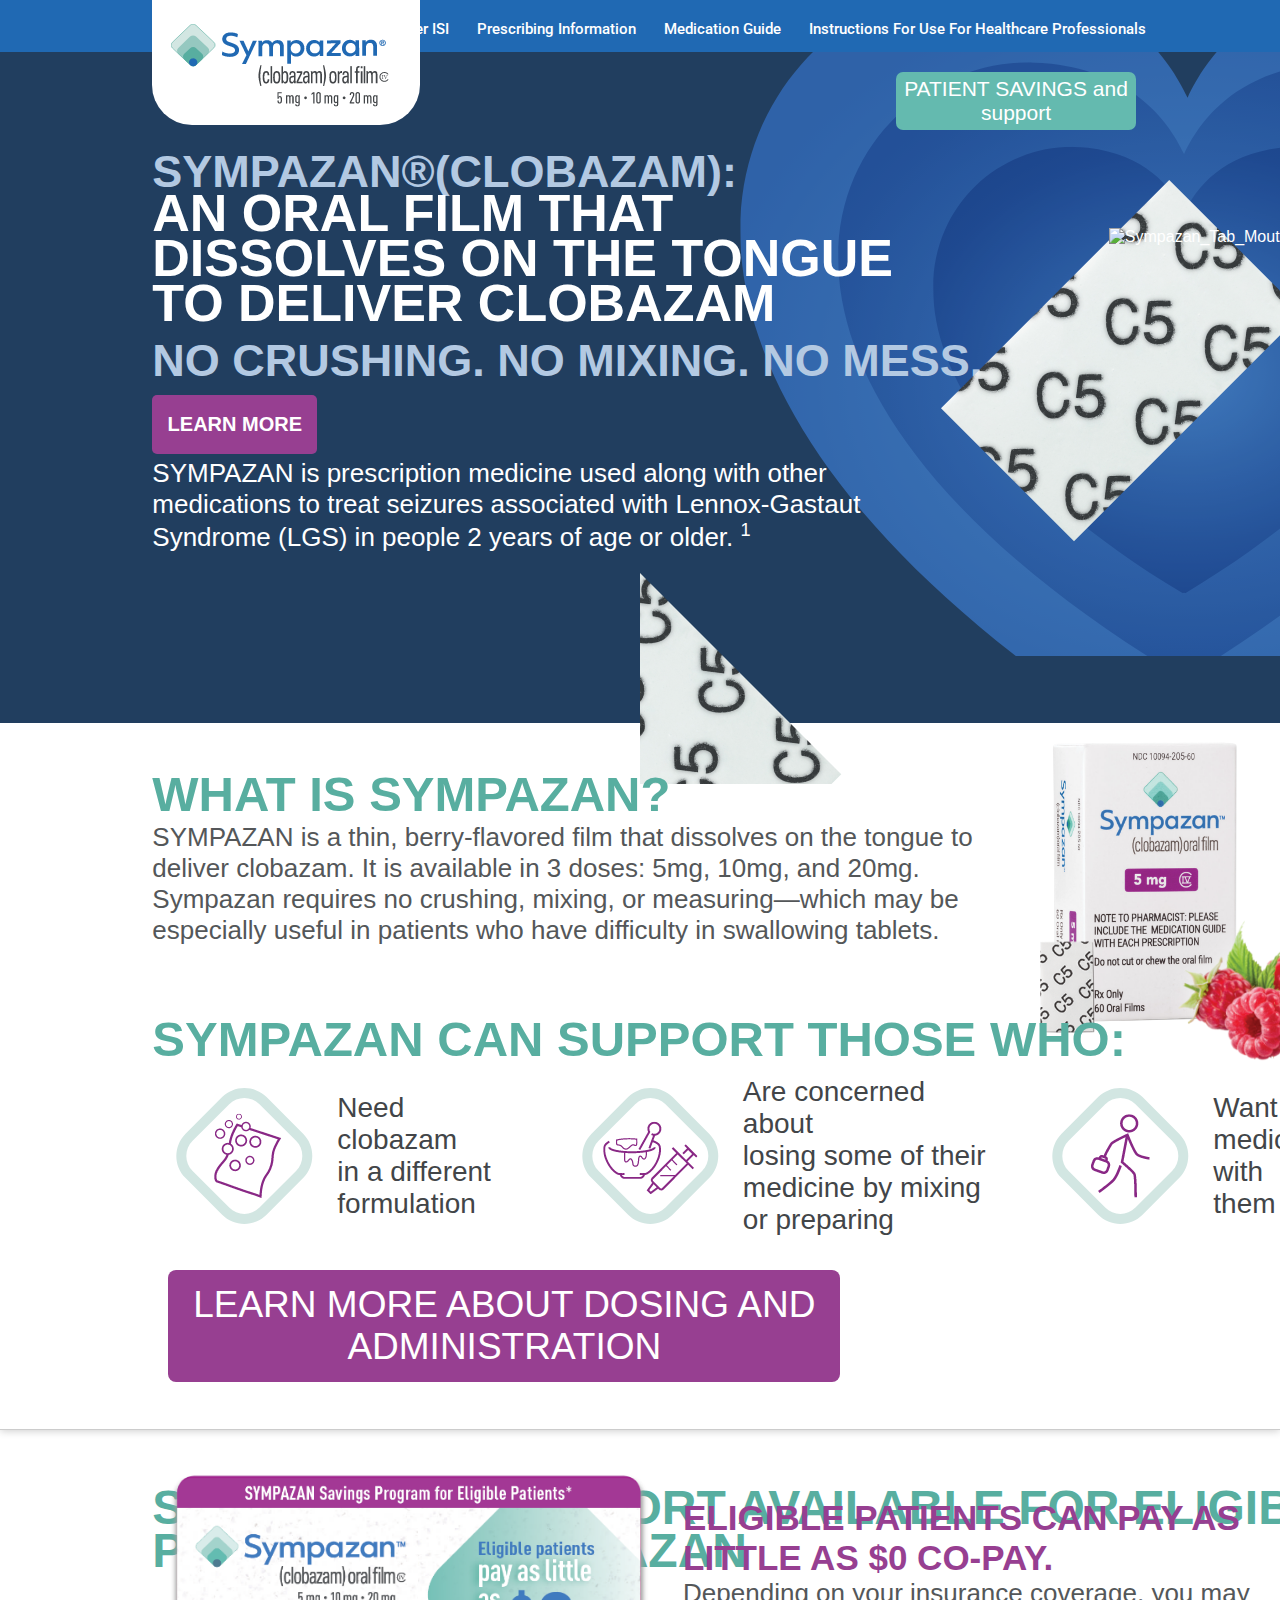
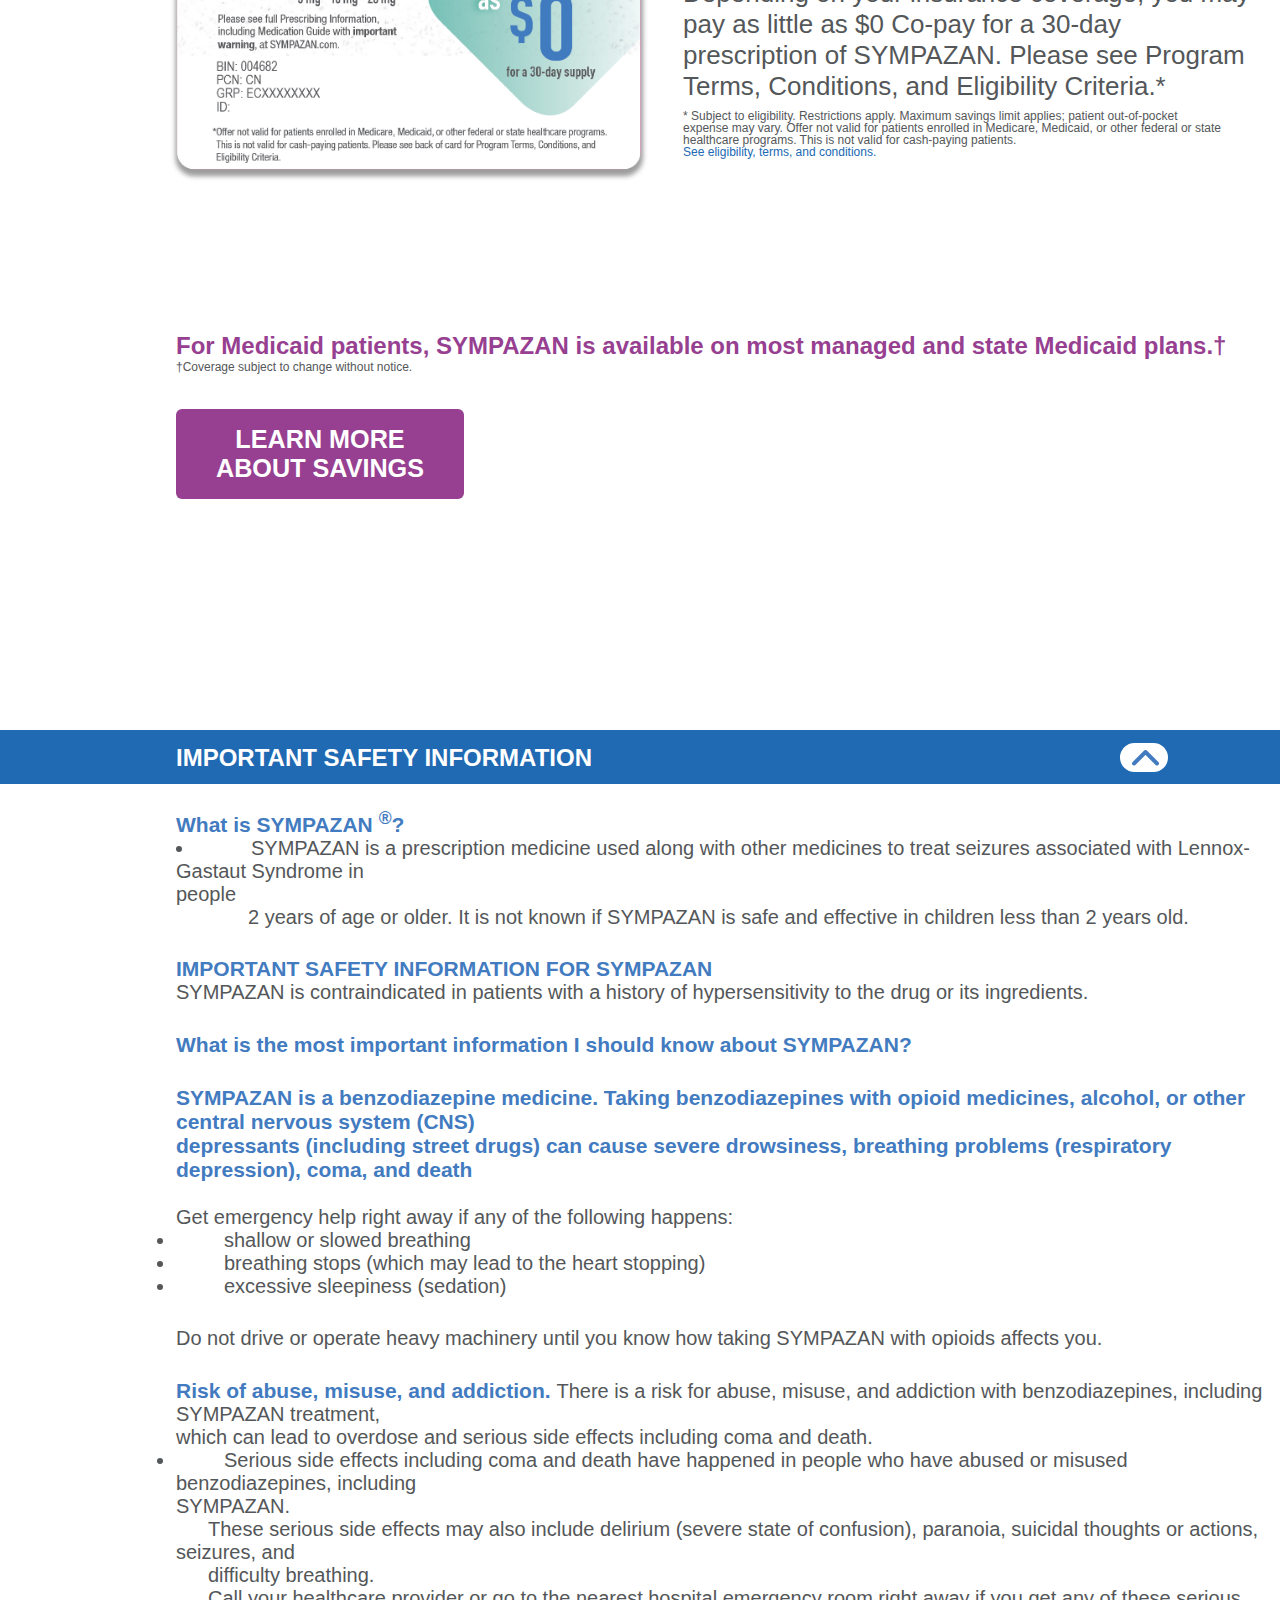
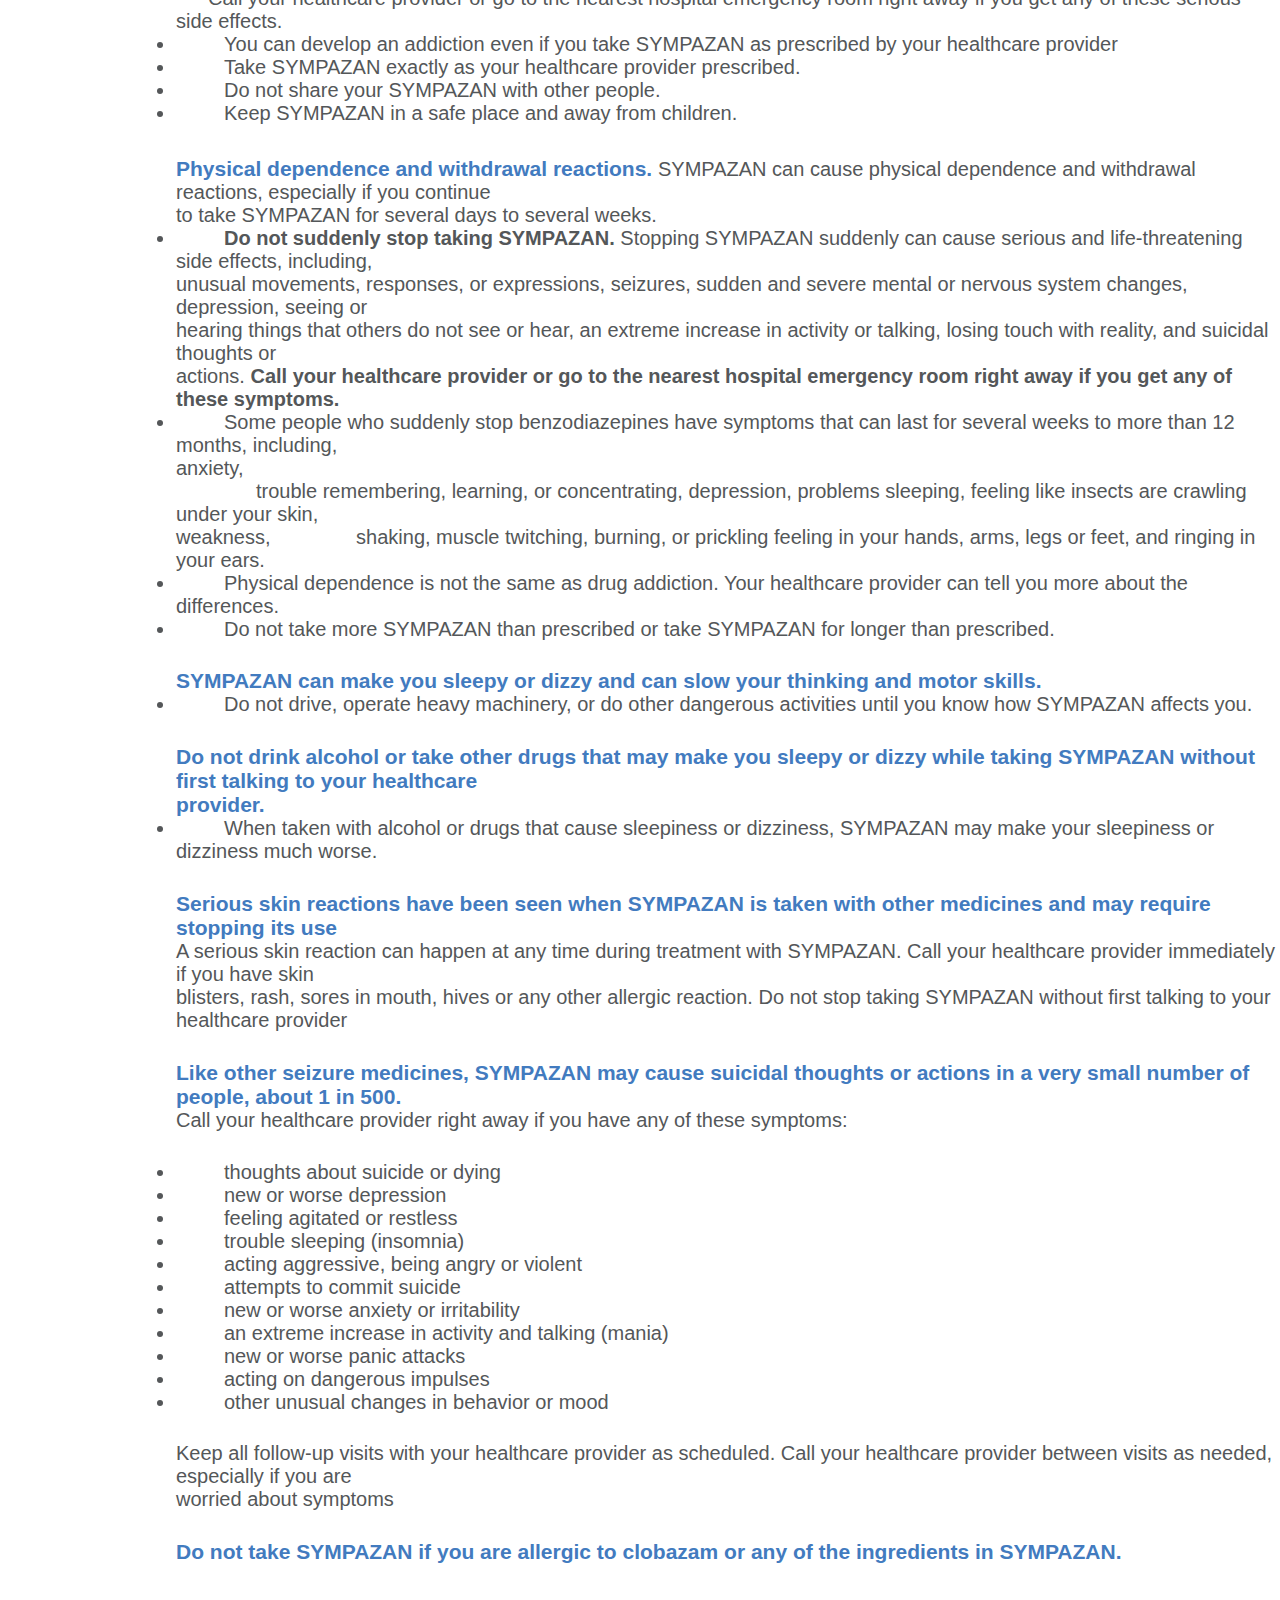
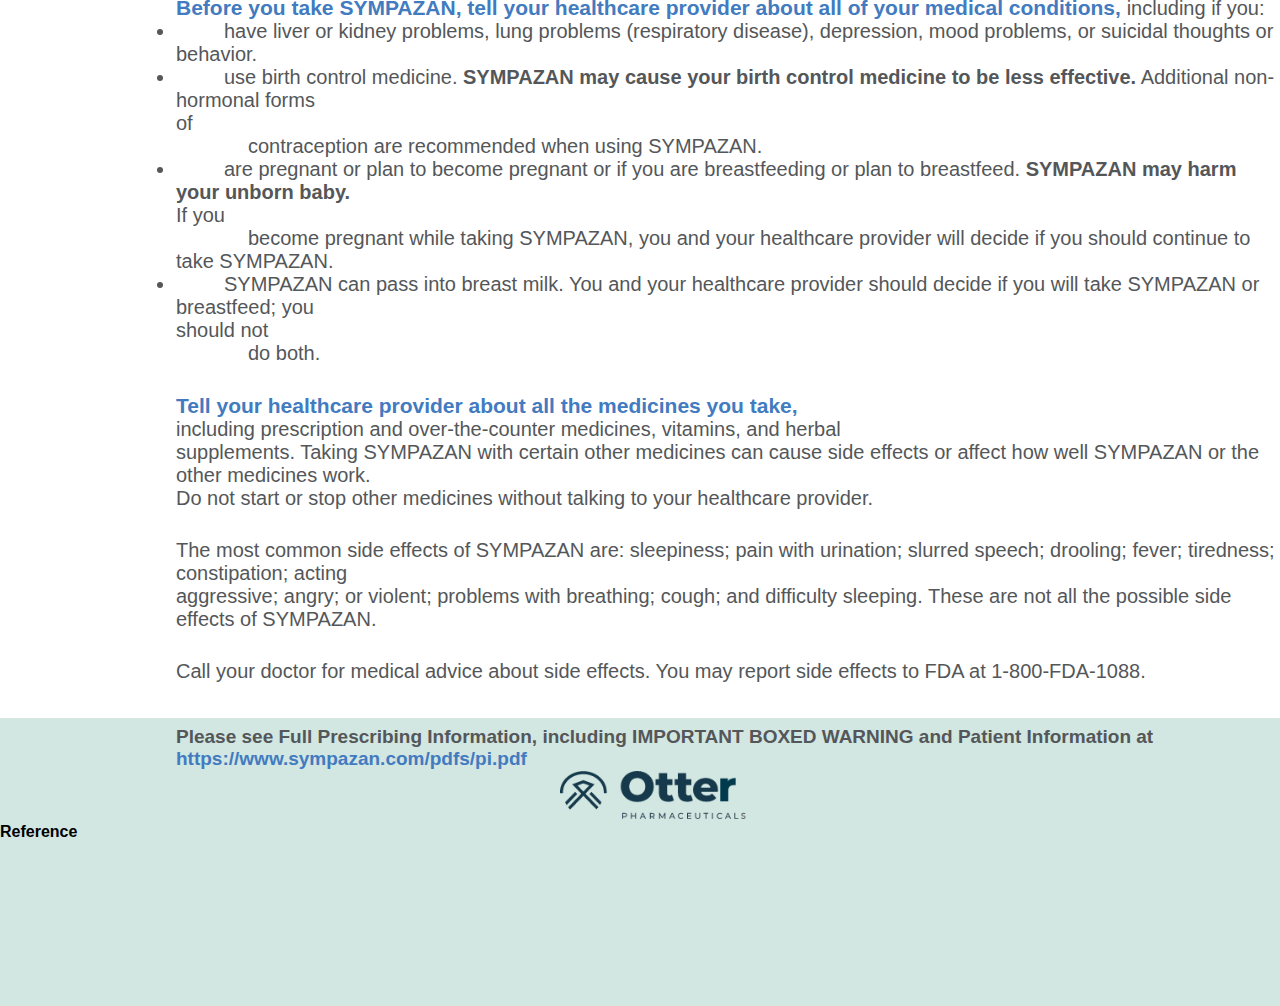
==== commit 83cbda79: "reference" ====
--- a/index.html
+++ b/index.html
@@ -546,25 +546,33 @@
             effects of SYMPAZAN.
           </div>
 
-          <div class="sympazin_answers">
+          <div class="sympazin_answers" style="margin-bottom: -1rem">
             Call your doctor for medical advice about side effects. You may
             report side effects to FDA at 1-800-FDA-1088.
           </div>
-
-          <div class="sympazin_answers">
-            <b
-              >Please see Full Prescribing Information, including IMPORTANT
-              BOXED WARNING and Patient Information at
-            </b>
-            <br />
-            
-          </div>
         </div>
       </div>
     </main>
 
     <footer>
-      
+      <div class="warning">
+        <b
+          >Please see Full Prescribing Information, including IMPORTANT BOXED
+          WARNING and Patient Information at
+        </b>
+        <br />
+      </div>
+      <a href="#" style="text-decoration: none; margin-left: 11rem">
+        https://www.sympazan.com/pdfs/pi.pdf
+      </a>
+
+      <div class="footer_logo">
+        <img src="assets/OTTER LOGO.png" alt="otterlogo" />
+      </div>
+
+      <div class="footer_reference">
+        <b class="reference_head">Reference</b>
+      </div>
     </footer>
   </body>
 </html>
--- a/styles/index.css
+++ b/styles/index.css
@@ -351,7 +351,7 @@
 .sympazin {
   position: relative;
   font-family: "Barlow", sans-serif;
-  height: 400vh;
+  height: 342vh;
 }
 .sympazin .sympazin_details {
   position: absolute;
@@ -370,4 +370,28 @@
 }
 .sympazin .sympazin_details ul li {
   list-style-position: inside;
+}
+
+footer {
+  grid-area: footer;
+  height: 32vh;
+  background-color: #d2e6e2;
+  font-family: "Barlow", sans-serif;
+}
+footer .warning {
+  font-size: 19px;
+  font-weight: 700;
+  color: #545759;
+  margin: 0.5rem 0 0 11rem;
+}
+footer a {
+  font-size: 19px;
+  font-weight: 600;
+  color: #427bbf;
+}
+footer .footer_logo {
+  margin: 0.1rem 0 0 35rem;
+}
+footer .footer_logo img {
+  height: 3rem;
 }/*# sourceMappingURL=index.css.map */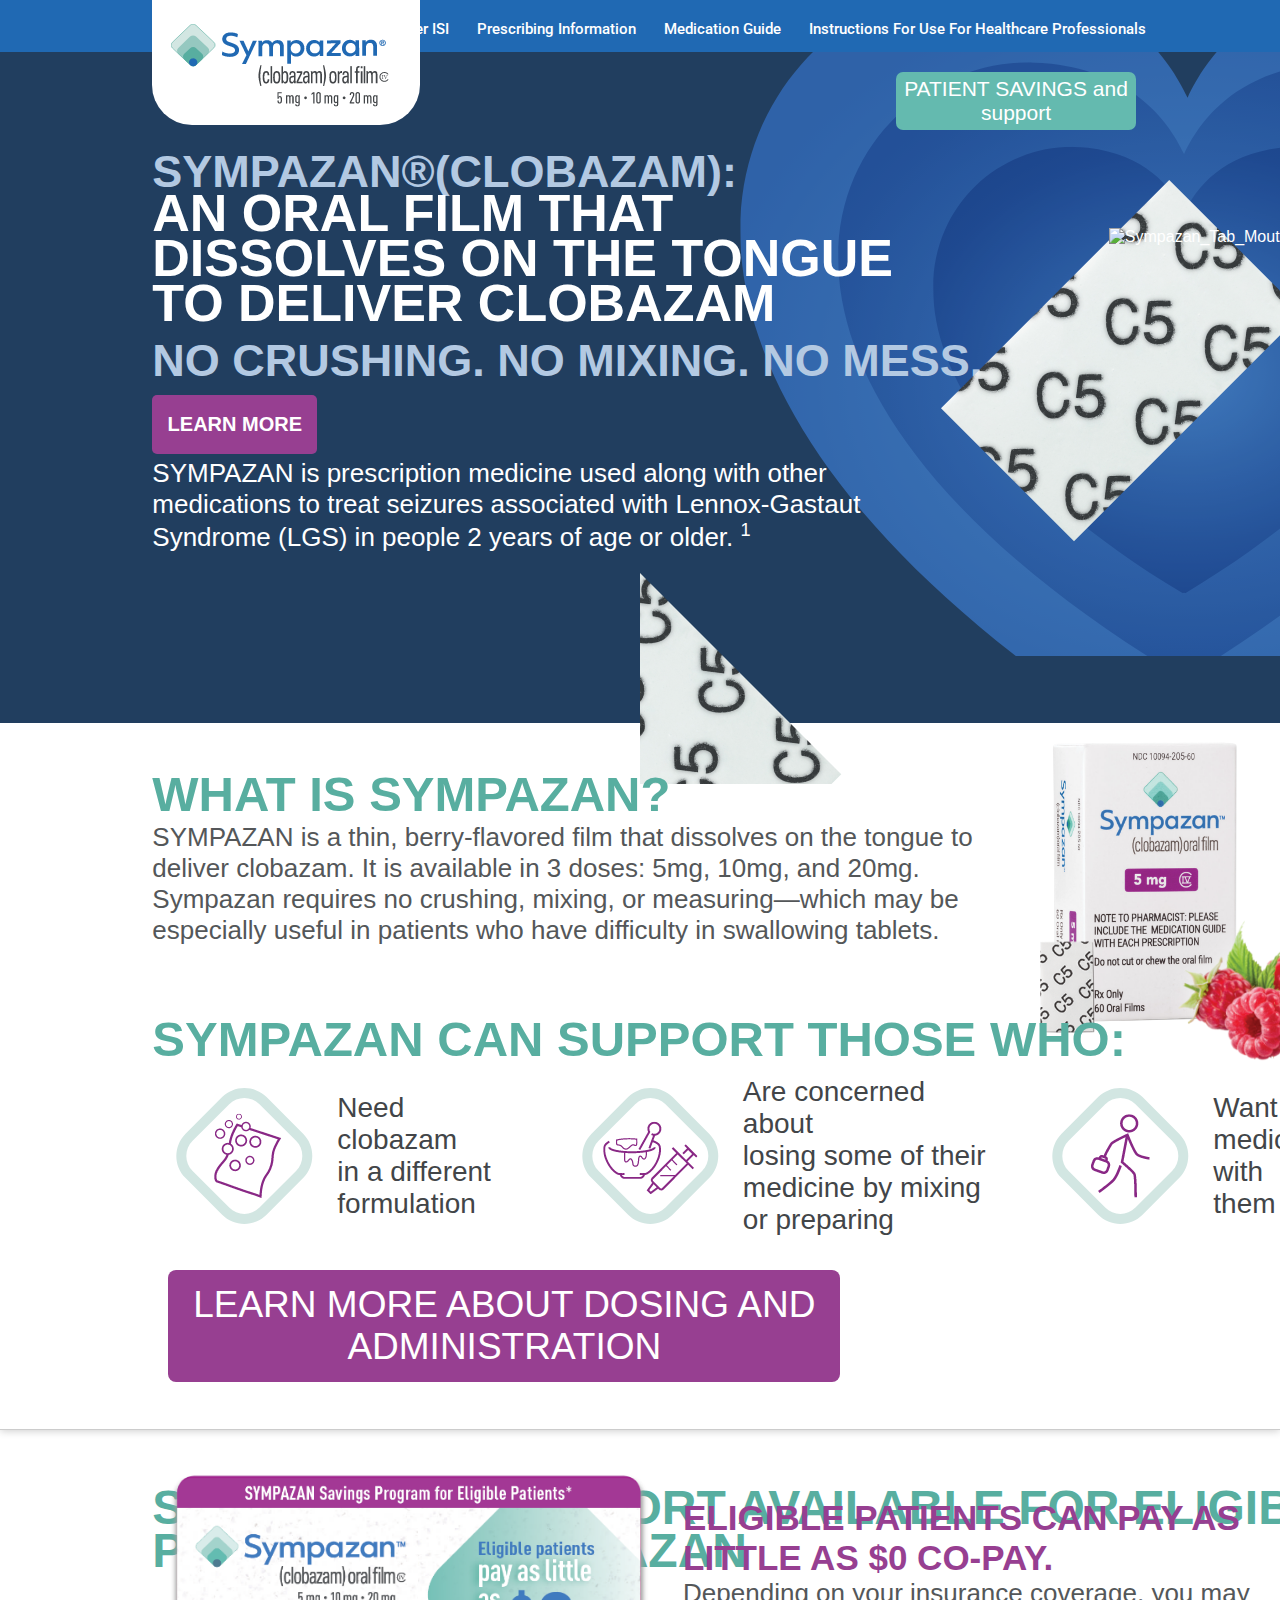
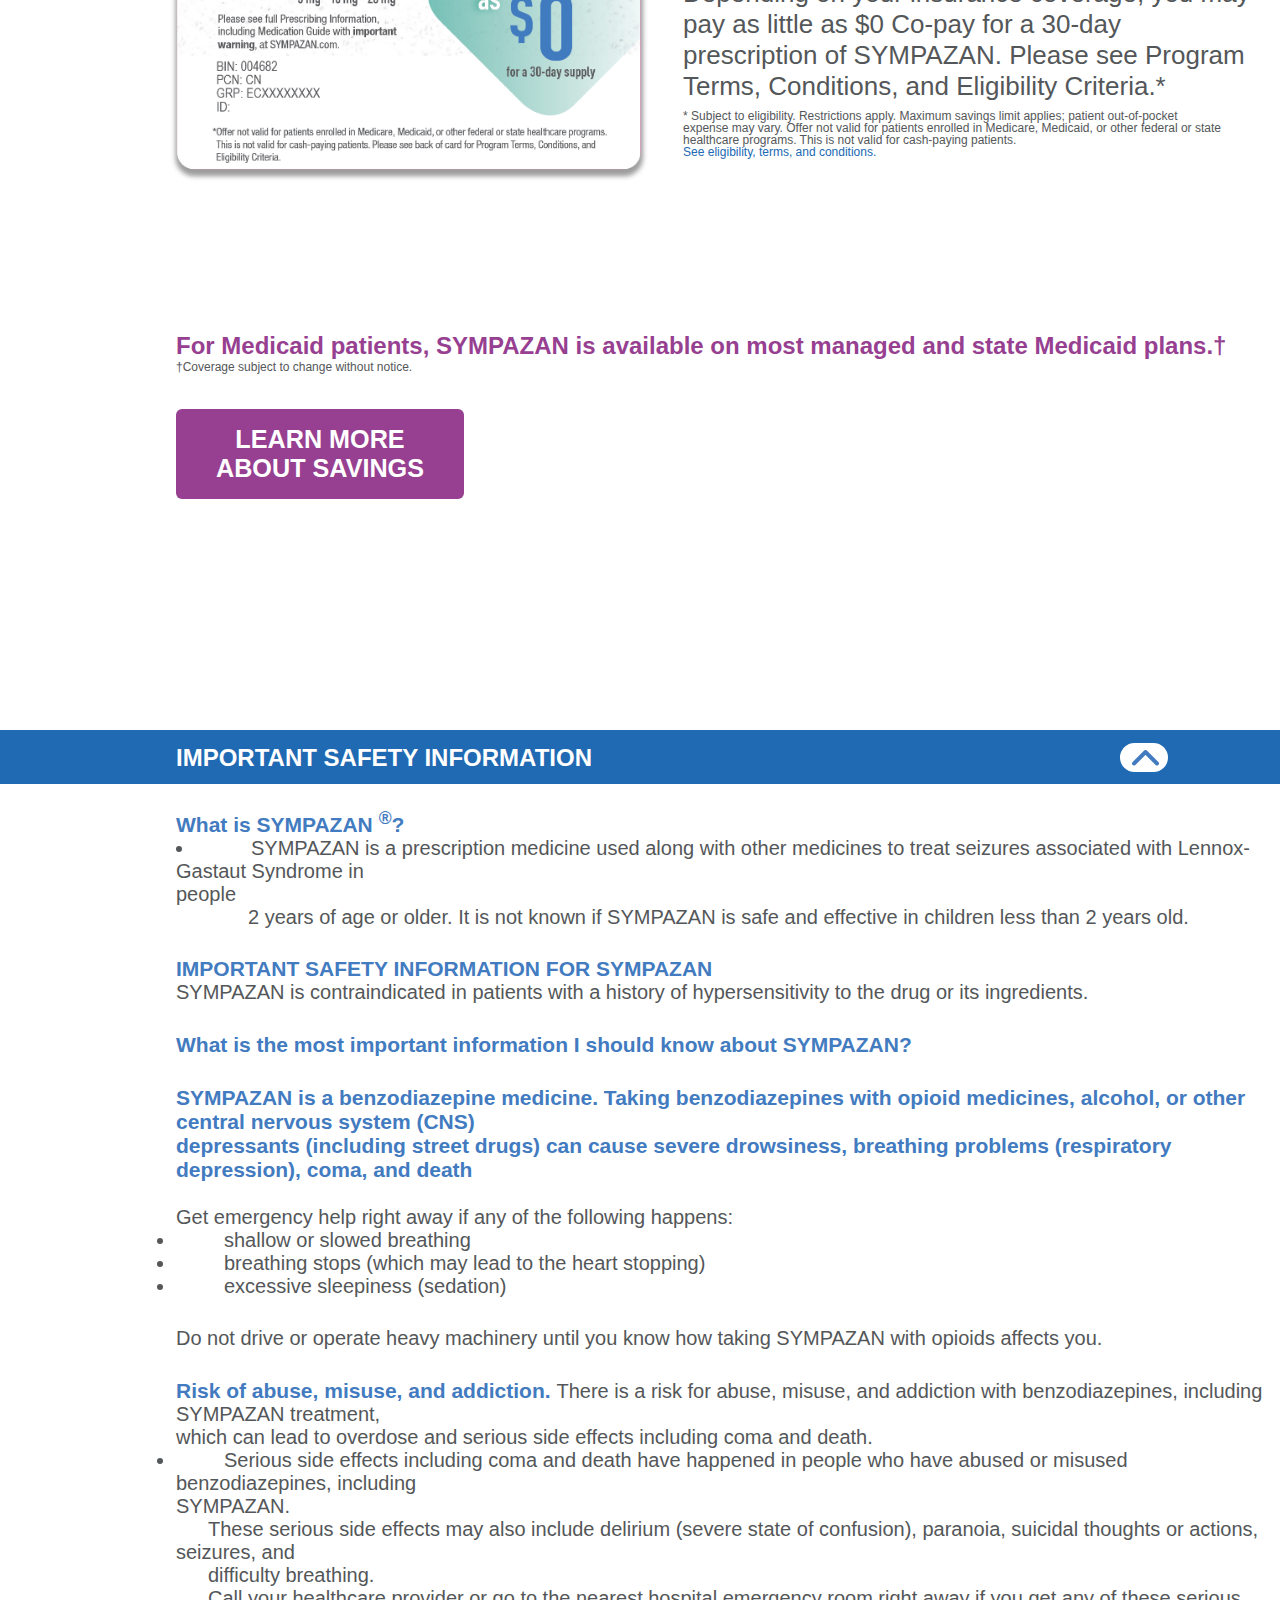
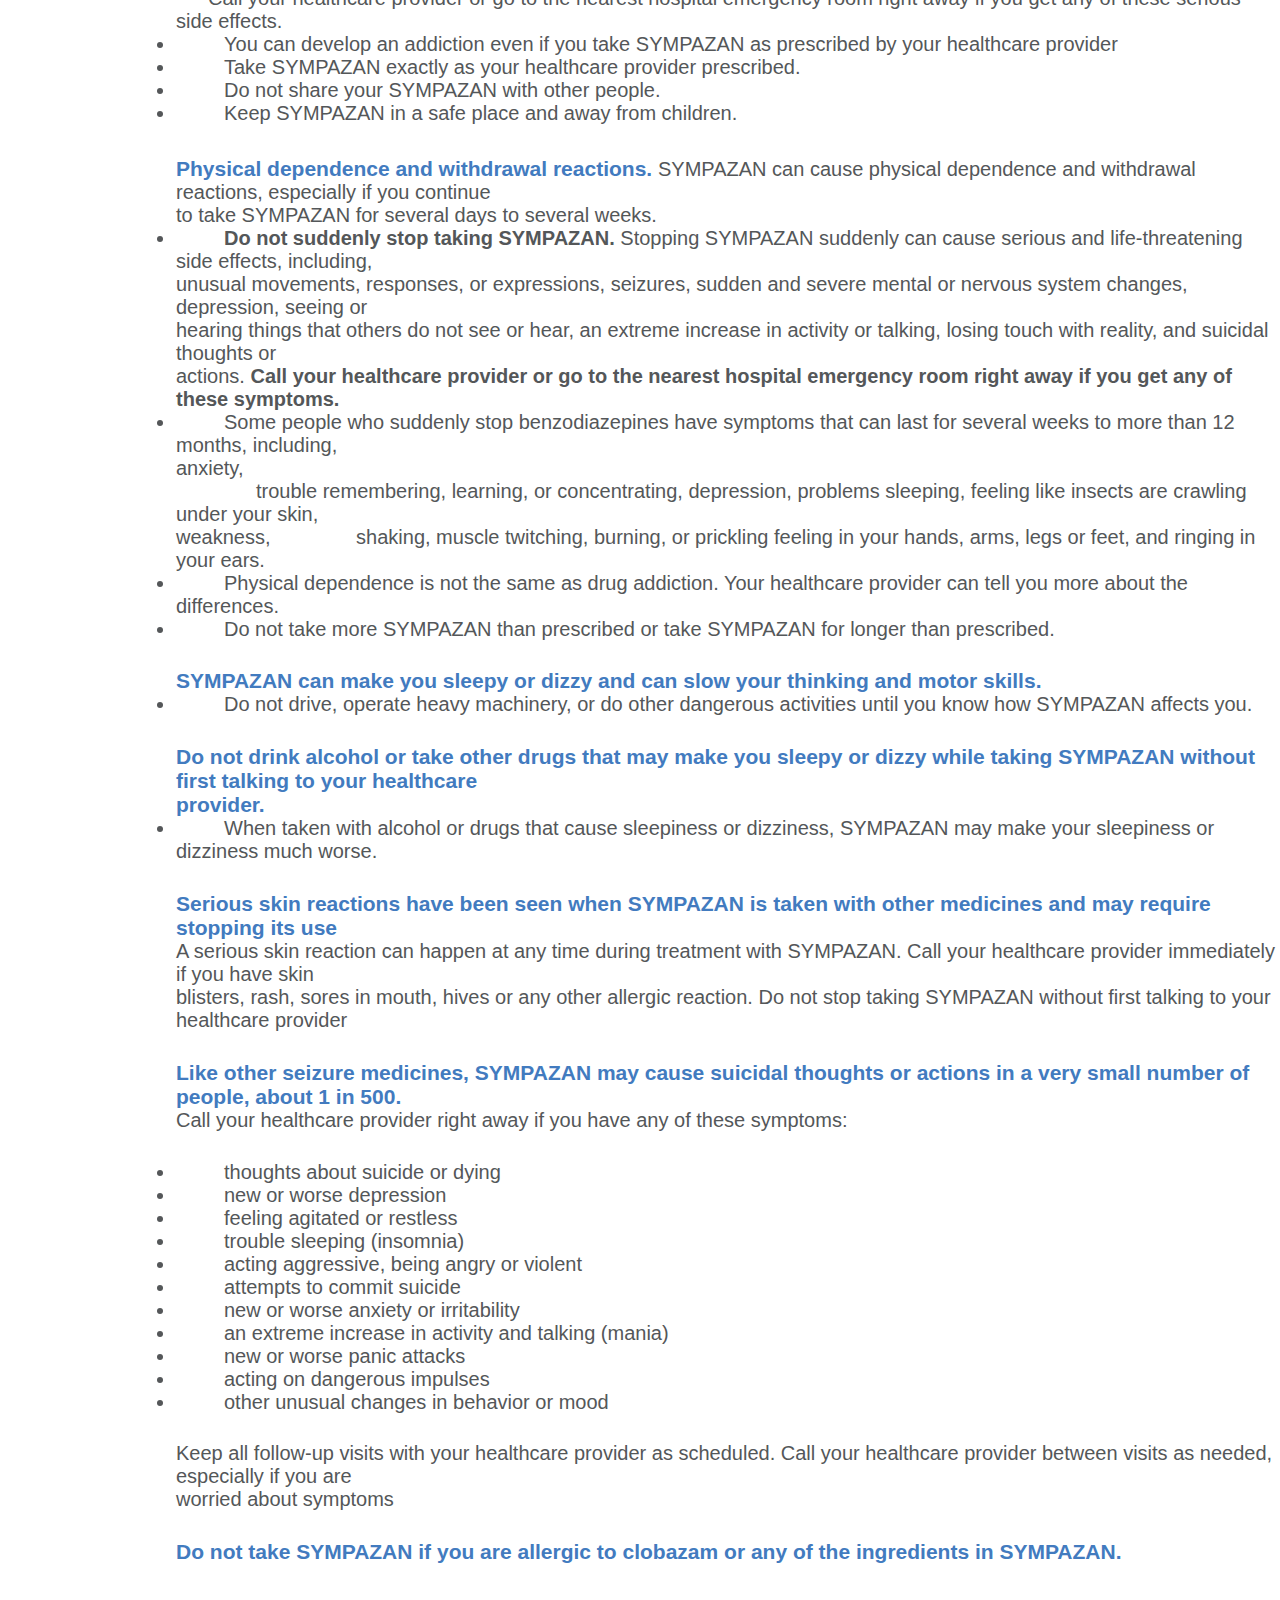
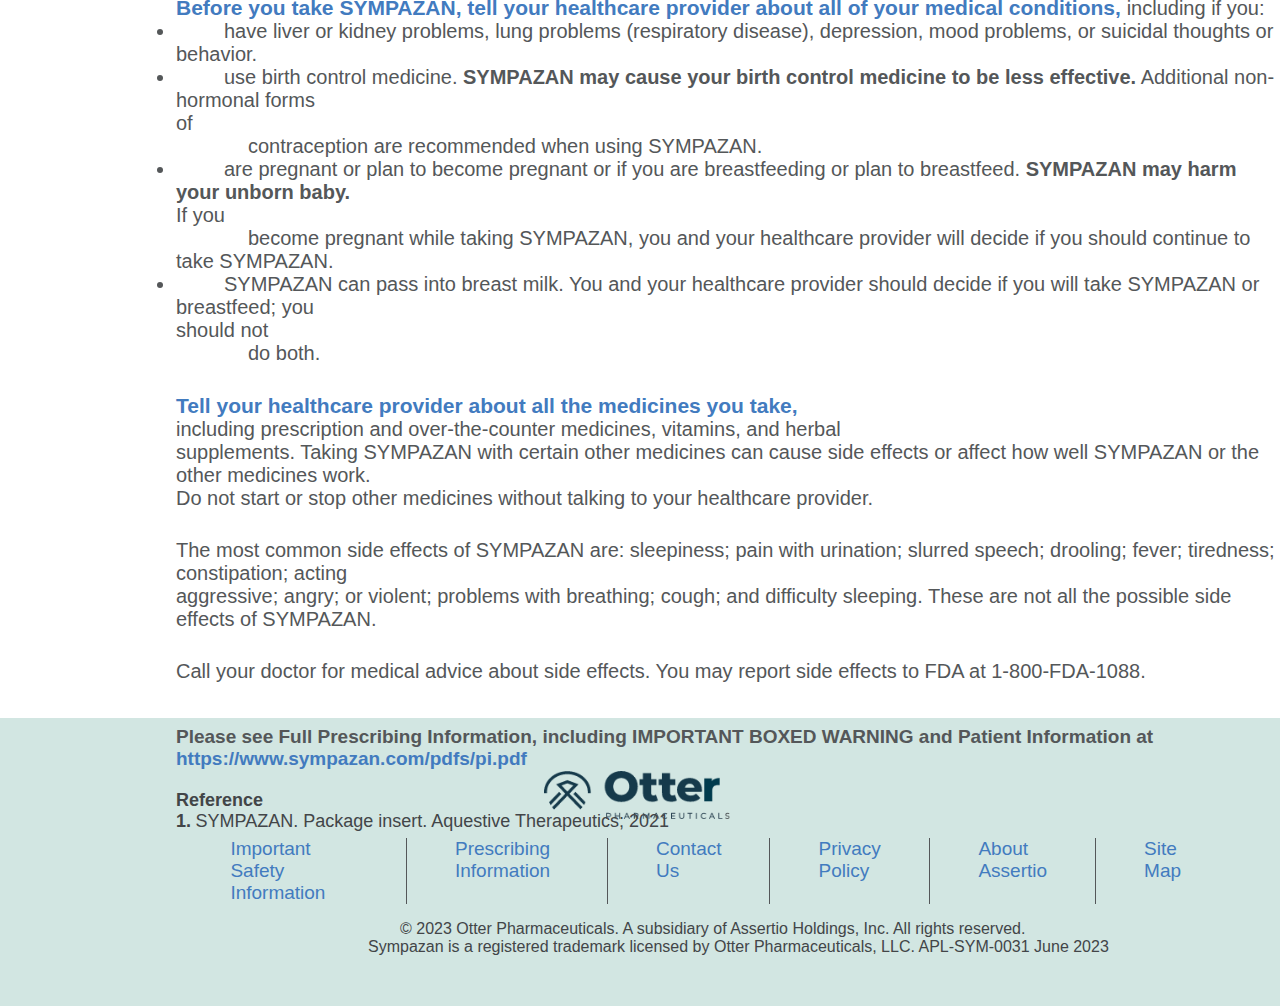
==== commit e760f76d: "finished large screen" ====
--- a/index.html
+++ b/index.html
@@ -571,7 +571,36 @@
       </div>
 
       <div class="footer_reference">
-        <b class="reference_head">Reference</b>
+        <b class="reference_head">Reference</b><br />
+        <b style="display: inline">1.</b>
+        <p style="display: inline" class="reference_detail">
+          SYMPAZAN. Package insert. Aquestive Therapeutics; 2021
+        </p>
+      </div>
+
+      <div class="footer_links">
+        <ul>
+          <li><a href="#">Important Safety Information</a></li>
+          <li><a href="#">Prescribing Information</a></li>
+          <li><a href="#">Contact Us</a></li>
+          <li><a href="#">Privacy Policy</a></li>
+          <li><a href="#">About Assertio</a></li>
+          <li><a href="#">Site Map</a></li>
+        </ul>
+      </div>
+
+      <div class="footer_end">
+        <p>
+          <span style="margin-left: 14rem"
+            >© 2023 Otter Pharmaceuticals. A subsidiary of Assertio Holdings,
+            Inc. All rights reserved.</span
+          >
+          <br />
+          <span style="margin-left: 12rem;">
+            Sympazan is a registered trademark licensed by Otter
+            Pharmaceuticals, LLC. APL-SYM-0031 June 2023
+          </span>
+        </p>
       </div>
     </footer>
   </body>
--- a/styles/index.css
+++ b/styles/index.css
@@ -390,8 +390,48 @@
   color: #427bbf;
 }
 footer .footer_logo {
-  margin: 0.1rem 0 0 35rem;
+  margin: 0.1rem 0 0 34rem;
 }
 footer .footer_logo img {
   height: 3rem;
+}
+footer .footer_reference {
+  margin: -2.1rem 0 0 11rem;
+}
+footer .footer_reference b {
+  color: #424548;
+  font-size: 18px;
+  font-weight: 600;
+}
+footer .footer_reference .reference_detail {
+  color: #424548;
+  font-size: 18px;
+  font-weight: 300;
+}
+footer .footer_links {
+  margin: 0.4rem 0 0 14.4rem;
+}
+footer .footer_links ul {
+  list-style: none;
+  display: flex;
+}
+footer .footer_links li {
+  margin: 0 3rem 0 0;
+  padding-right: 3rem;
+  border-right: 1px solid #545759;
+}
+footer .footer_links li:nth-child(6) {
+  border: none;
+}
+footer .footer_links a {
+  text-decoration: none;
+  font-weight: 500;
+}
+footer .footer_end {
+  font-family: "Barlow", sans-serif;
+  margin: 1rem 0 0 11rem;
+}
+footer .footer_end p {
+  color: #424548;
+  font-weight: 400;
 }/*# sourceMappingURL=index.css.map */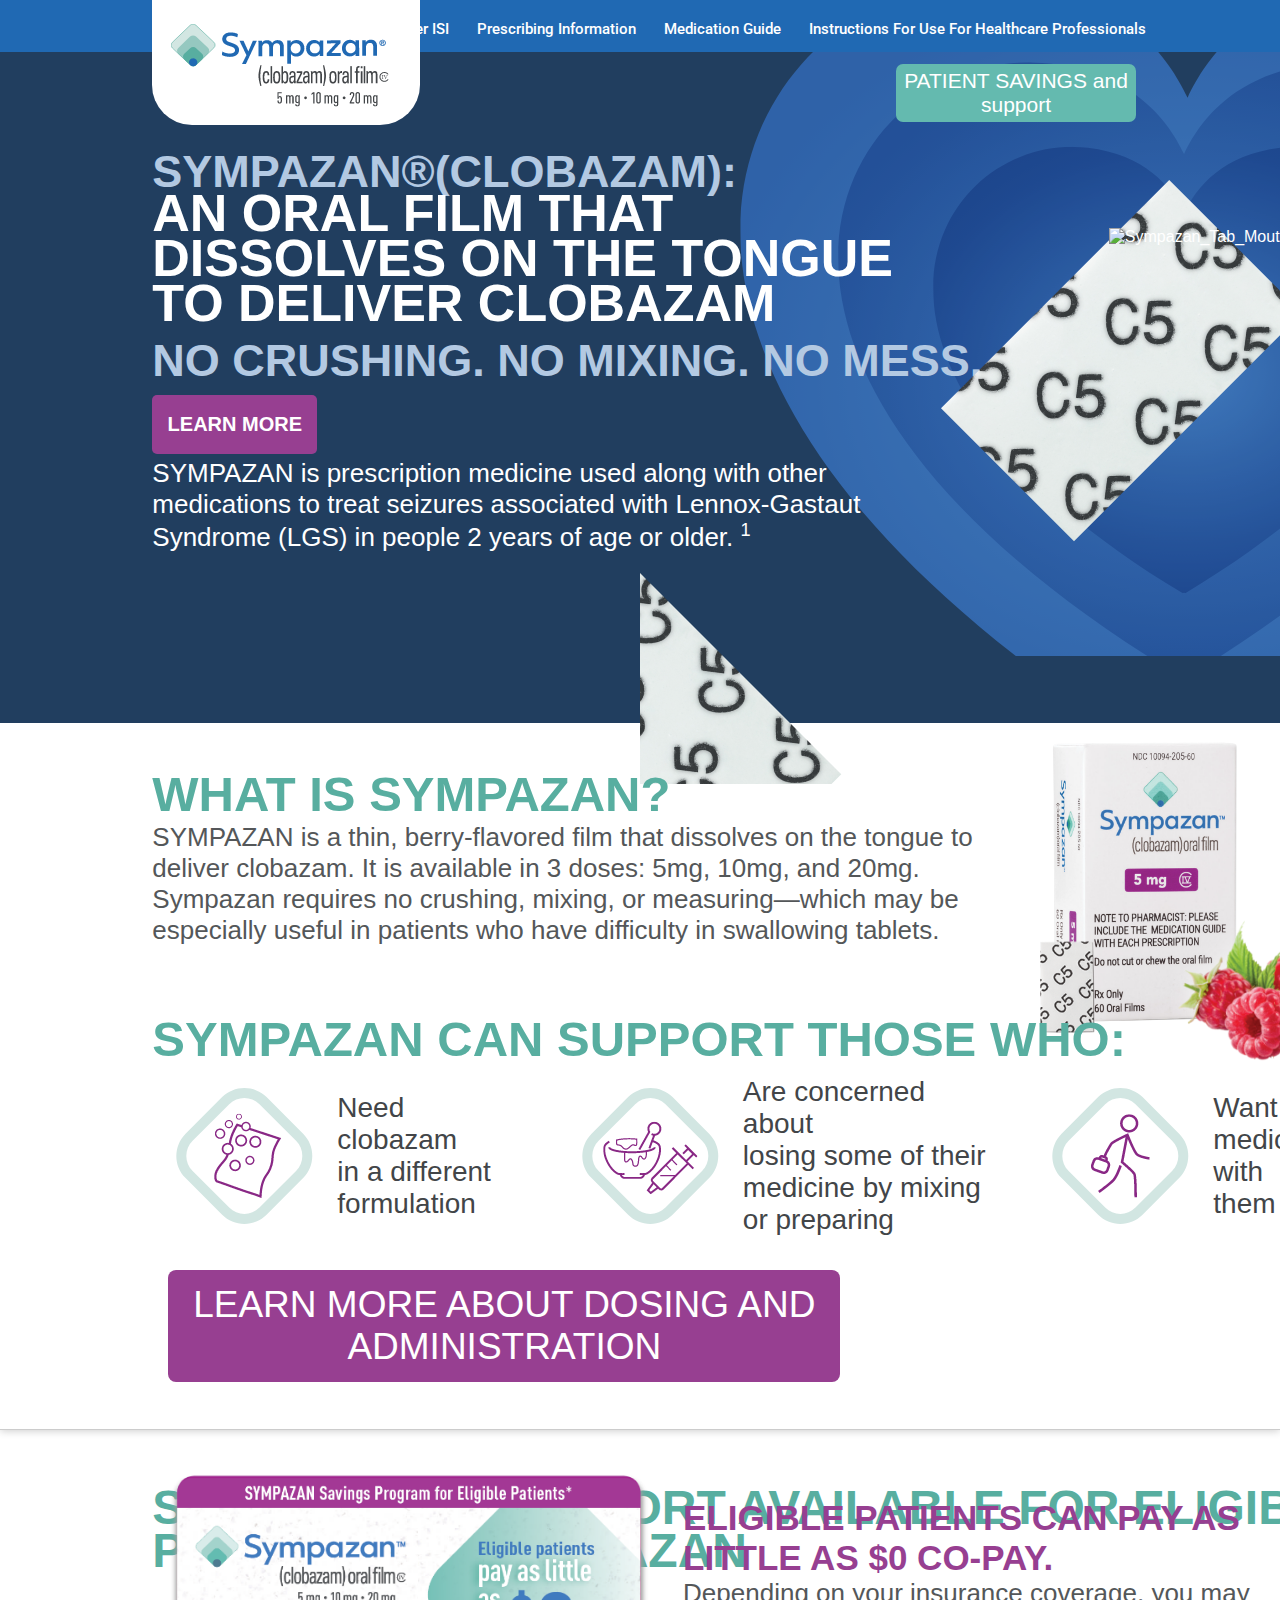
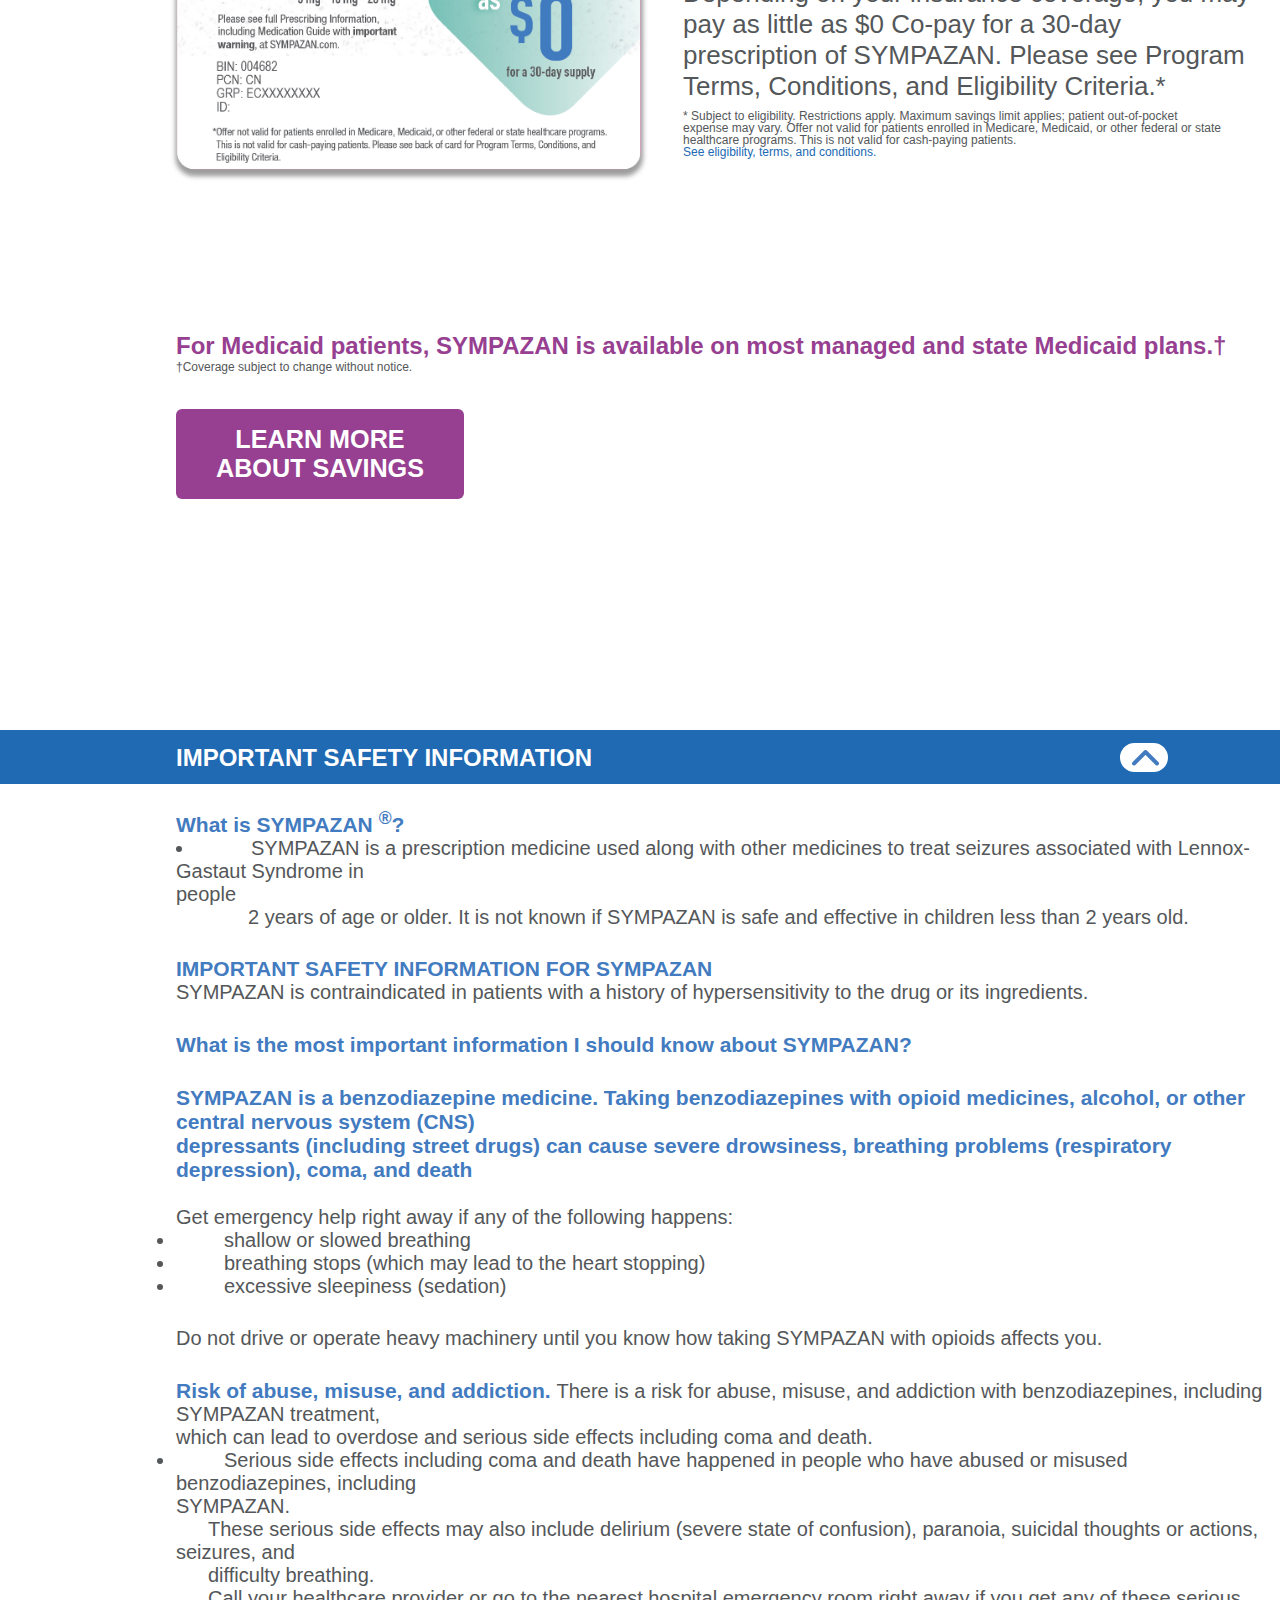
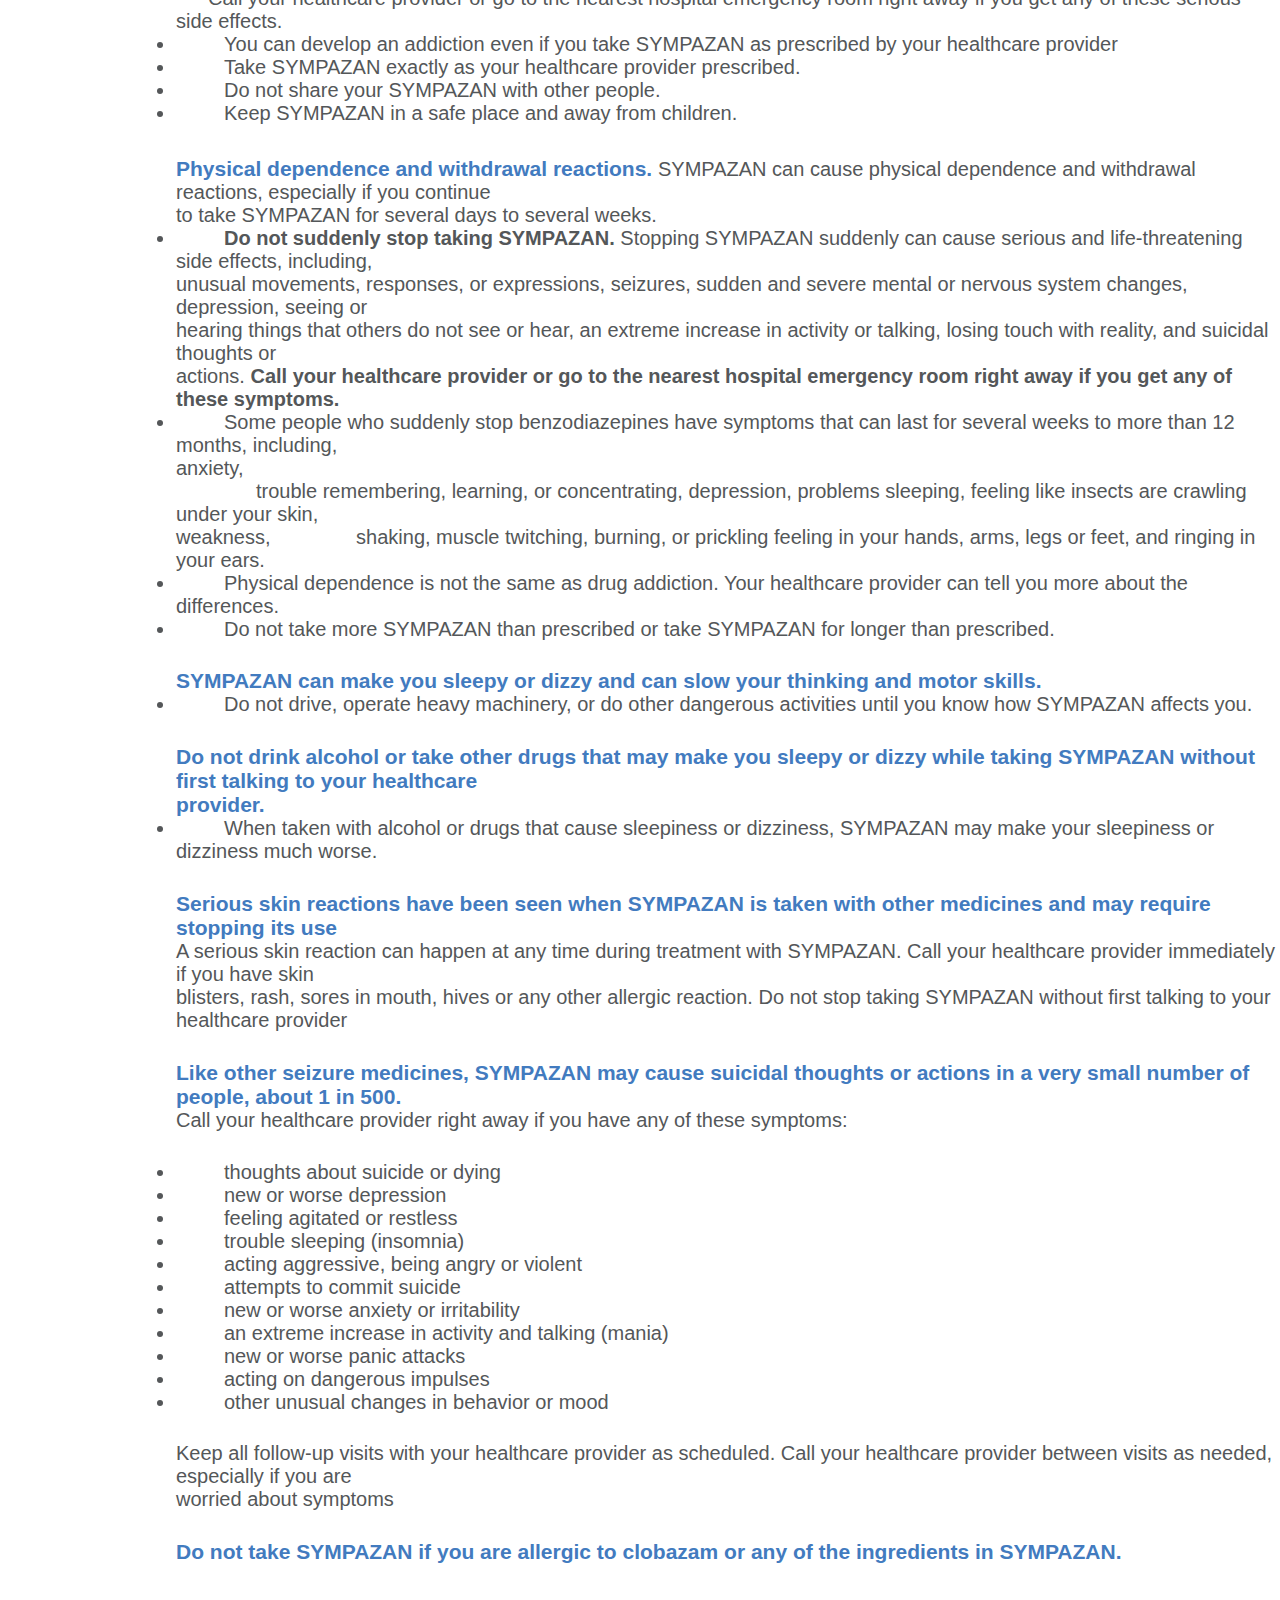
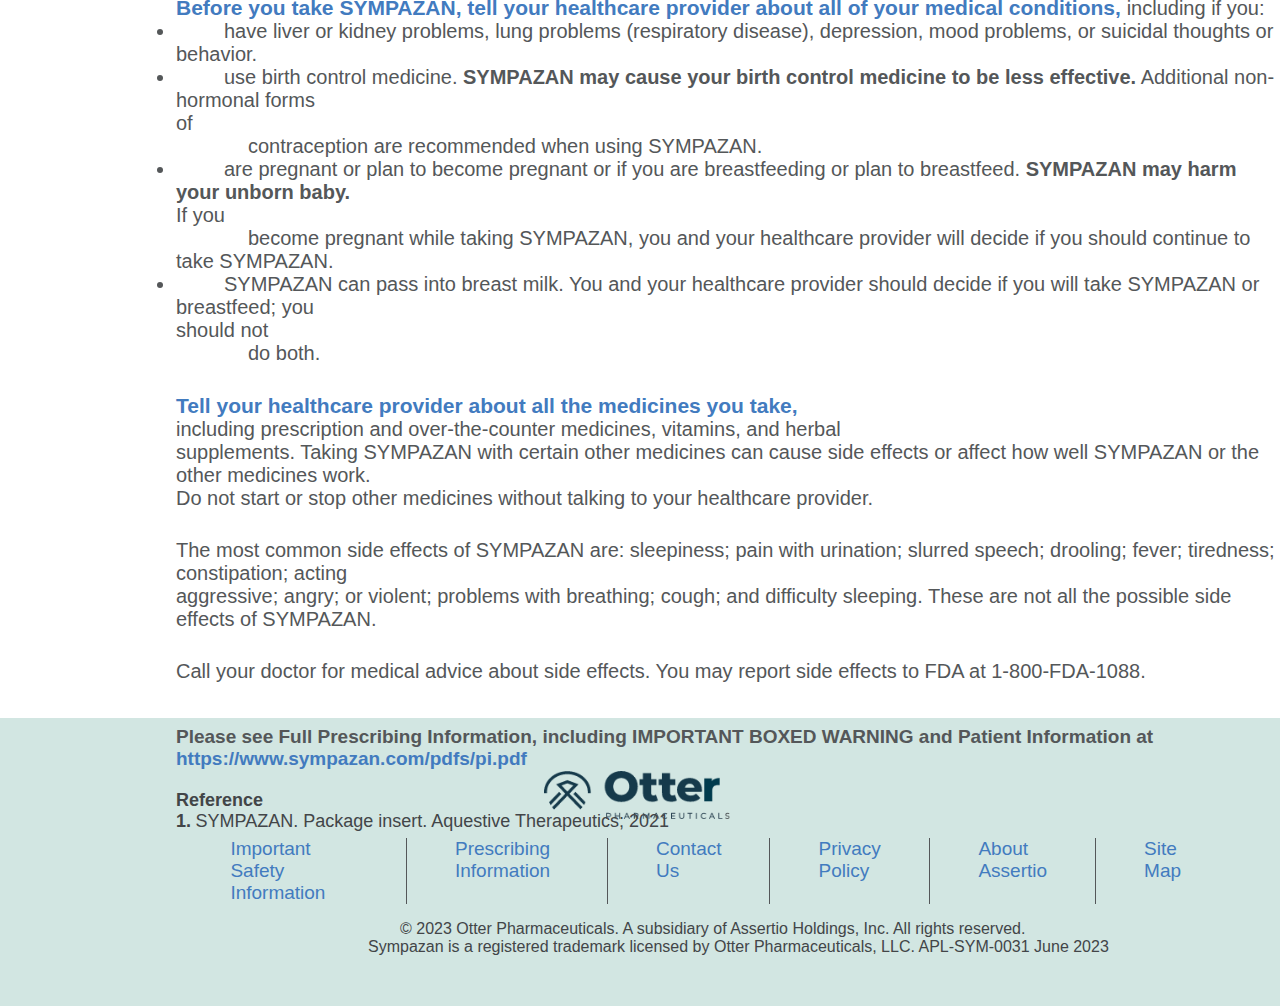
==== commit 6d4252bc: "hero-section presentable" ====
--- a/index.html
+++ b/index.html
@@ -16,6 +16,14 @@
     <header>
       <div class="navbar">
         <div class="nav_item">
+          <img
+            class="nav_tab"
+            id="tab"
+            src="assets/Icon ionic-ios-menu.png"
+            alt="menu"
+          />
+        </div>
+        <div class="nav_item">
           <a href="#">Instructions For Use For Healthcare Professionals</a>
         </div>
         <div class="nav_item">
@@ -31,6 +39,7 @@
         <div class="nav_logo">
           <img src="assets/LOGO-1.png" alt="navbar logo" />
         </div>
+        <button class="hero_button">PATIENT SAVINGS and support</button>
       </div>
     </header>
 
@@ -43,7 +52,18 @@
             DISSOLVES ON THE TONGUE <br />
             TO DELIVER CLOBAZAM
           </p>
+
+          <p class="hero_desc2">
+            AN ORAL FILM THAT <br />
+            DISSOLVES ON THE <br />TONGUE TO DELIVER <br />
+            CLOBAZAM
+          </p>
           <p class="hero_middle">NO CRUSHING. NO MIXING. NO MESS.</p>
+          <p class="hero_middle2">
+            NO CRUSHING. <br />
+            NO MIXING. <br />
+            NO MESS.
+          </p>
 
           <button class="learn_more">LEARN MORE</button>
 
@@ -53,8 +73,16 @@
             Syndrome (LGS) in people 2 years of age or older.
             <span style="vertical-align: super; font-size: 0.7em">1</span>
           </div>
-        </div>
-        <button class="hero_button">PATIENT SAVINGS and support</button>
+
+          <div class="hero_end2">
+            SYMPAZAN is prescription medicine used along with <br />
+            other medications to treat seizures associated with <br />
+            Lennox-Gastaut Syndrome (LGS) in people 2 years of <br />
+            age or older.
+            <span style="vertical-align: super; font-size: 0.7em">1</span>
+          </div>
+        </div>
+
         <div class="hero_image">
           <img class="hero_tab" src="assets/5C_TAB.png" alt="5C_TAB" />
           <img class="hero_tab1" src="assets/5C_TAB1.png" alt="5C_TAB1" />
@@ -596,7 +624,7 @@
             Inc. All rights reserved.</span
           >
           <br />
-          <span style="margin-left: 12rem;">
+          <span style="margin-left: 12rem">
             Sympazan is a registered trademark licensed by Otter
             Pharmaceuticals, LLC. APL-SYM-0031 June 2023
           </span>
--- a/styles/index.css
+++ b/styles/index.css
@@ -5,13 +5,13 @@
 }
 
 body {
-  height: 100vh;
   display: grid;
   grid-template-rows: auto 1fr;
   grid-template-areas: "header" "content" "footer";
 }
 body header {
   height: 52px;
+  grid-area: header;
 }
 body main {
   grid-area: content;
@@ -39,6 +39,9 @@
   color: #ffffff;
   text-decoration: none;
 }
+.navbar .nav_item:nth-child(1) {
+  display: none;
+}
 .navbar .nav_logo {
   background-color: #ffffff;
   width: 268px;
@@ -52,6 +55,26 @@
   top: 19%;
   left: 7%;
 }
+.navbar .hero_button {
+  font-family: "Barlow", sans-serif;
+  font-size: 21px;
+  font-weight: 500;
+  z-index: 22;
+  position: absolute;
+  left: 70%;
+  top: 4rem;
+  width: 15rem;
+  text-align: center;
+  background-color: #64baaf;
+  border: none;
+  border-radius: 7px;
+  color: #ffffff;
+  padding: 5px 5px 5px 5px;
+}
+.navbar .hero_button:hover {
+  cursor: pointer;
+  background-color: #58aea0;
+}
 
 .hero {
   height: 74.5vh;
@@ -81,11 +104,26 @@
   font-weight: 550;
   color: #ffffff;
 }
+.hero .hero_desc2 {
+  display: none;
+  font-size: 6em;
+  font-weight: 550;
+  color: #ffffff;
+  line-height: 0.9;
+}
 .hero .hero_heading,
 .hero .hero_desc {
   line-height: 86%;
 }
 .hero .hero_middle {
+  font-size: 45px;
+  font-weight: 600;
+  color: #b3c9e2;
+  padding-top: 10px;
+  letter-spacing: -3;
+}
+.hero .hero_middle2 {
+  display: none;
   font-size: 45px;
   font-weight: 600;
   color: #b3c9e2;
@@ -107,27 +145,14 @@
   cursor: pointer;
   background-color: #71226b;
 }
-.hero .hero_button {
-  font-family: "Barlow", sans-serif;
-  font-size: 21px;
-  font-weight: 500;
-  z-index: 22;
-  position: absolute;
-  left: 70%;
-  top: 3%;
-  width: 15rem;
-  text-align: center;
-  background-color: #64baaf;
-  border: none;
-  border-radius: 7px;
-  color: #ffffff;
-  padding: 5px 5px 5px 5px;
-}
-.hero .hero_button:hover {
-  cursor: pointer;
-  background-color: #58aea0;
-}
 .hero .hero_end {
+  font-family: "Barlow", sans-serif;
+  font-size: 26px;
+  font-weight: 240;
+  margin-top: 4px;
+}
+.hero .hero_end2 {
+  display: none;
   font-family: "Barlow", sans-serif;
   font-size: 26px;
   font-weight: 240;
@@ -434,4 +459,126 @@
 footer .footer_end p {
   color: #424548;
   font-weight: 400;
+}
+
+@media screen and ((max-width: 398px) and (max-height: 844px)) {
+  body {
+    width: 90rem;
+  }
+  body header {
+    position: sticky;
+    top: 0;
+    z-index: 10000;
+  }
+  .navbar {
+    position: sticky;
+    height: 9rem;
+    top: 0;
+  }
+  .navbar .nav_tab {
+    height: 3rem;
+    margin-top: 2rem;
+  }
+  .navbar .nav_item {
+    display: none;
+  }
+  .navbar .nav_item:nth-child(1) {
+    display: block;
+  }
+  .navbar .nav_logo {
+    height: 15rem;
+    width: 30rem;
+  }
+  .navbar .nav_logo img {
+    height: 10rem;
+  }
+  .navbar .hero_button {
+    position: relative;
+    left: 47rem;
+    margin-top: 7rem;
+    width: 35rem;
+    height: 5rem;
+    font-size: 3em;
+  }
+  .navbar .hero_button:hover {
+    background-color: #58aea0;
+  }
+  .hero {
+    height: 450vh;
+    overflow: hidden;
+    background-image: url(../assets/HEARTS.png);
+    background-size: cover;
+    background-position: -119rem -1rem;
+    background-blend-mode: overlay;
+  }
+  .hero .hero_heading,
+  .hero .hero_middle {
+    font-size: 7em;
+  }
+  .hero .hero_middle {
+    display: none;
+  }
+  .hero .hero_middle2 {
+    margin: 23rem 0 2rem 0;
+    display: block;
+    font-size: 7em;
+    line-height: 0.9;
+  }
+  .hero .hero_desc {
+    display: none;
+  }
+  .hero .hero_desc2 {
+    display: block;
+  }
+  .hero .learn_more {
+    width: 30rem;
+    height: 8rem;
+    font-size: 4em;
+    font-weight: 550;
+    font-family: "Barlow", sans-serif;
+    transition: transform 0.3s ease;
+    border-radius: 1.3rem;
+    margin-bottom: 1rem;
+  }
+  .hero .learn_more:hover {
+    background-color: #71226b;
+    transform: scale(1.3);
+  }
+  .hero .hero_end {
+    font-size: 4em;
+    display: none;
+  }
+  .hero .hero_end2 {
+    display: block;
+    font-size: 4em;
+    line-height: 0.9;
+    font-weight: 500;
+  }
+  .hero .hero_image {
+    position: relative;
+    left: -2rem;
+    top: 34rem;
+  }
+  .hero .hero_image .hero_tab {
+    position: absolute;
+    left: 40rem;
+    height: 29rem;
+  }
+  .hero .hero_image .hero_tab1 {
+    position: absolute;
+    left: 32rem;
+    height: 29rem;
+  }
+  .hero .hero_image .hero_mouth {
+    position: relative;
+    top: -12rem;
+    left: 25.8rem;
+    height: 50rem;
+  }
+  .services {
+    display: none;
+  }
+  .services .services_card {
+    display: none;
+  }
 }/*# sourceMappingURL=index.css.map */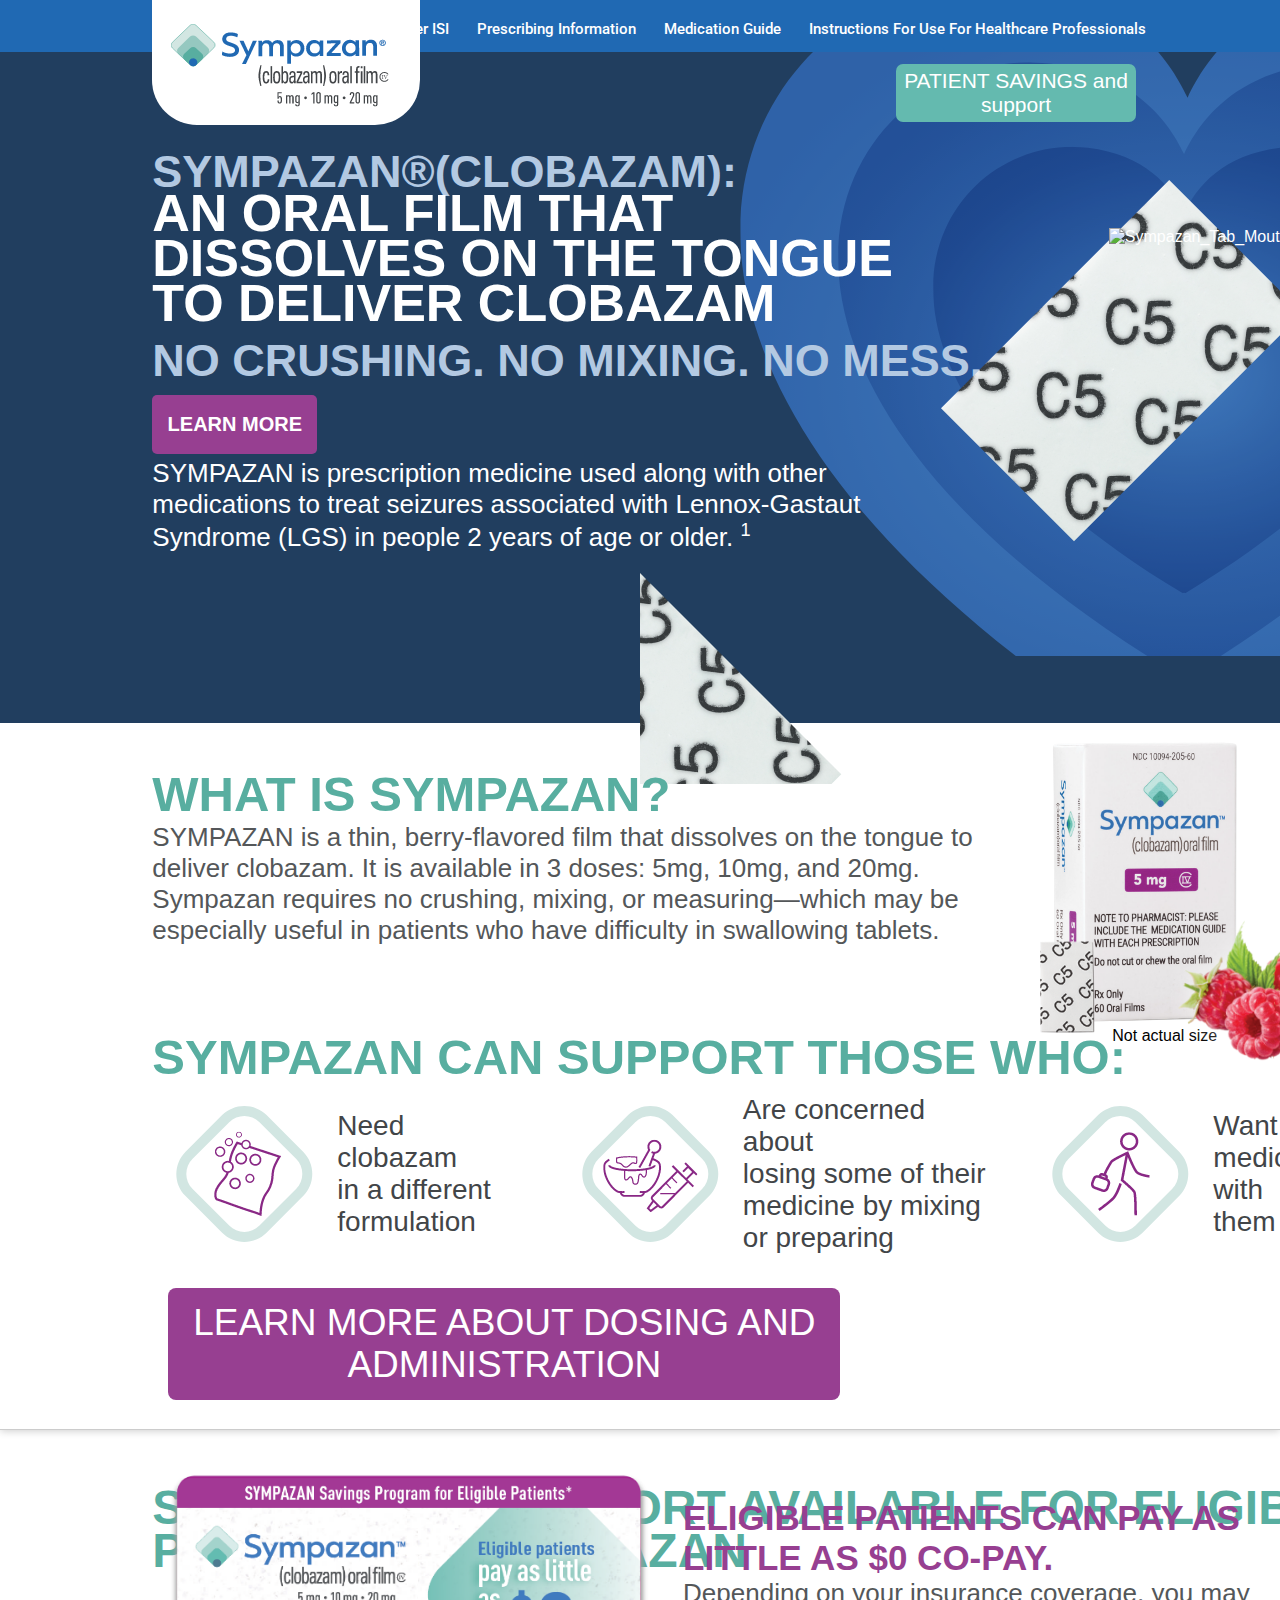
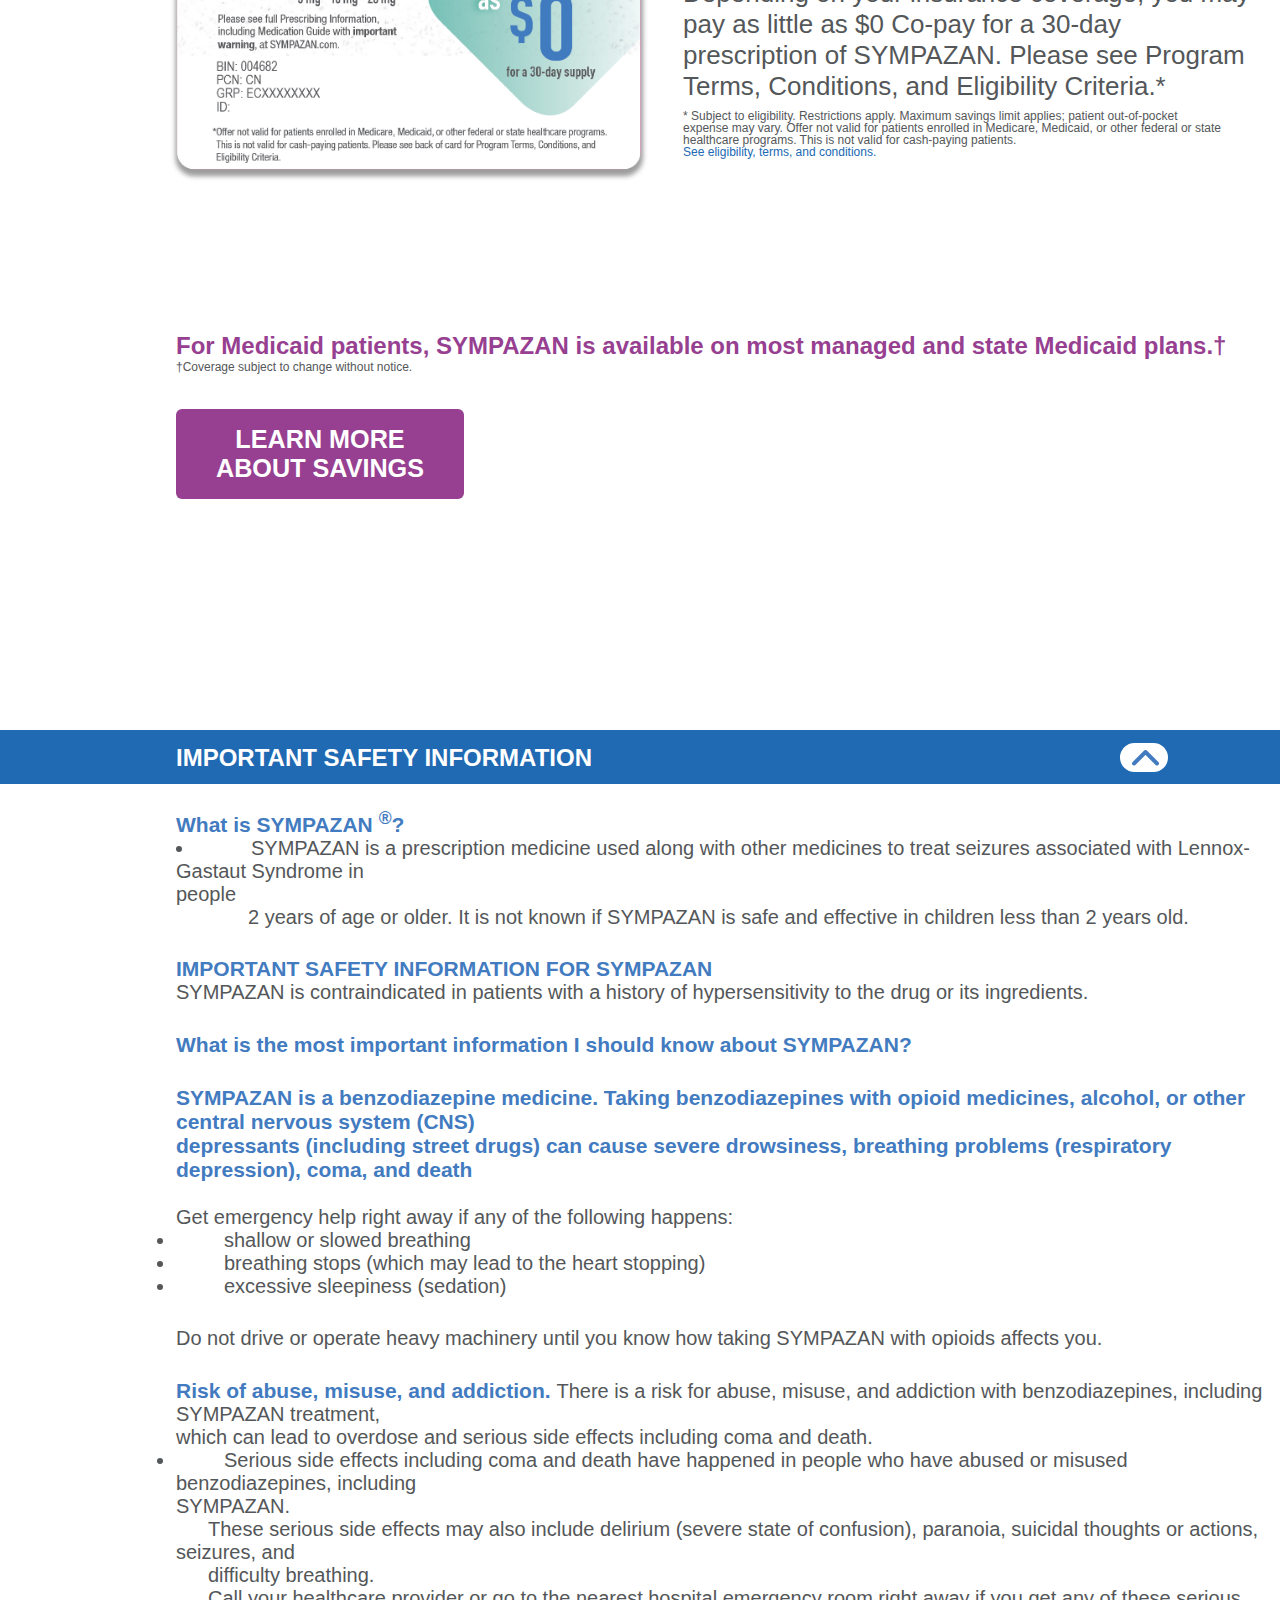
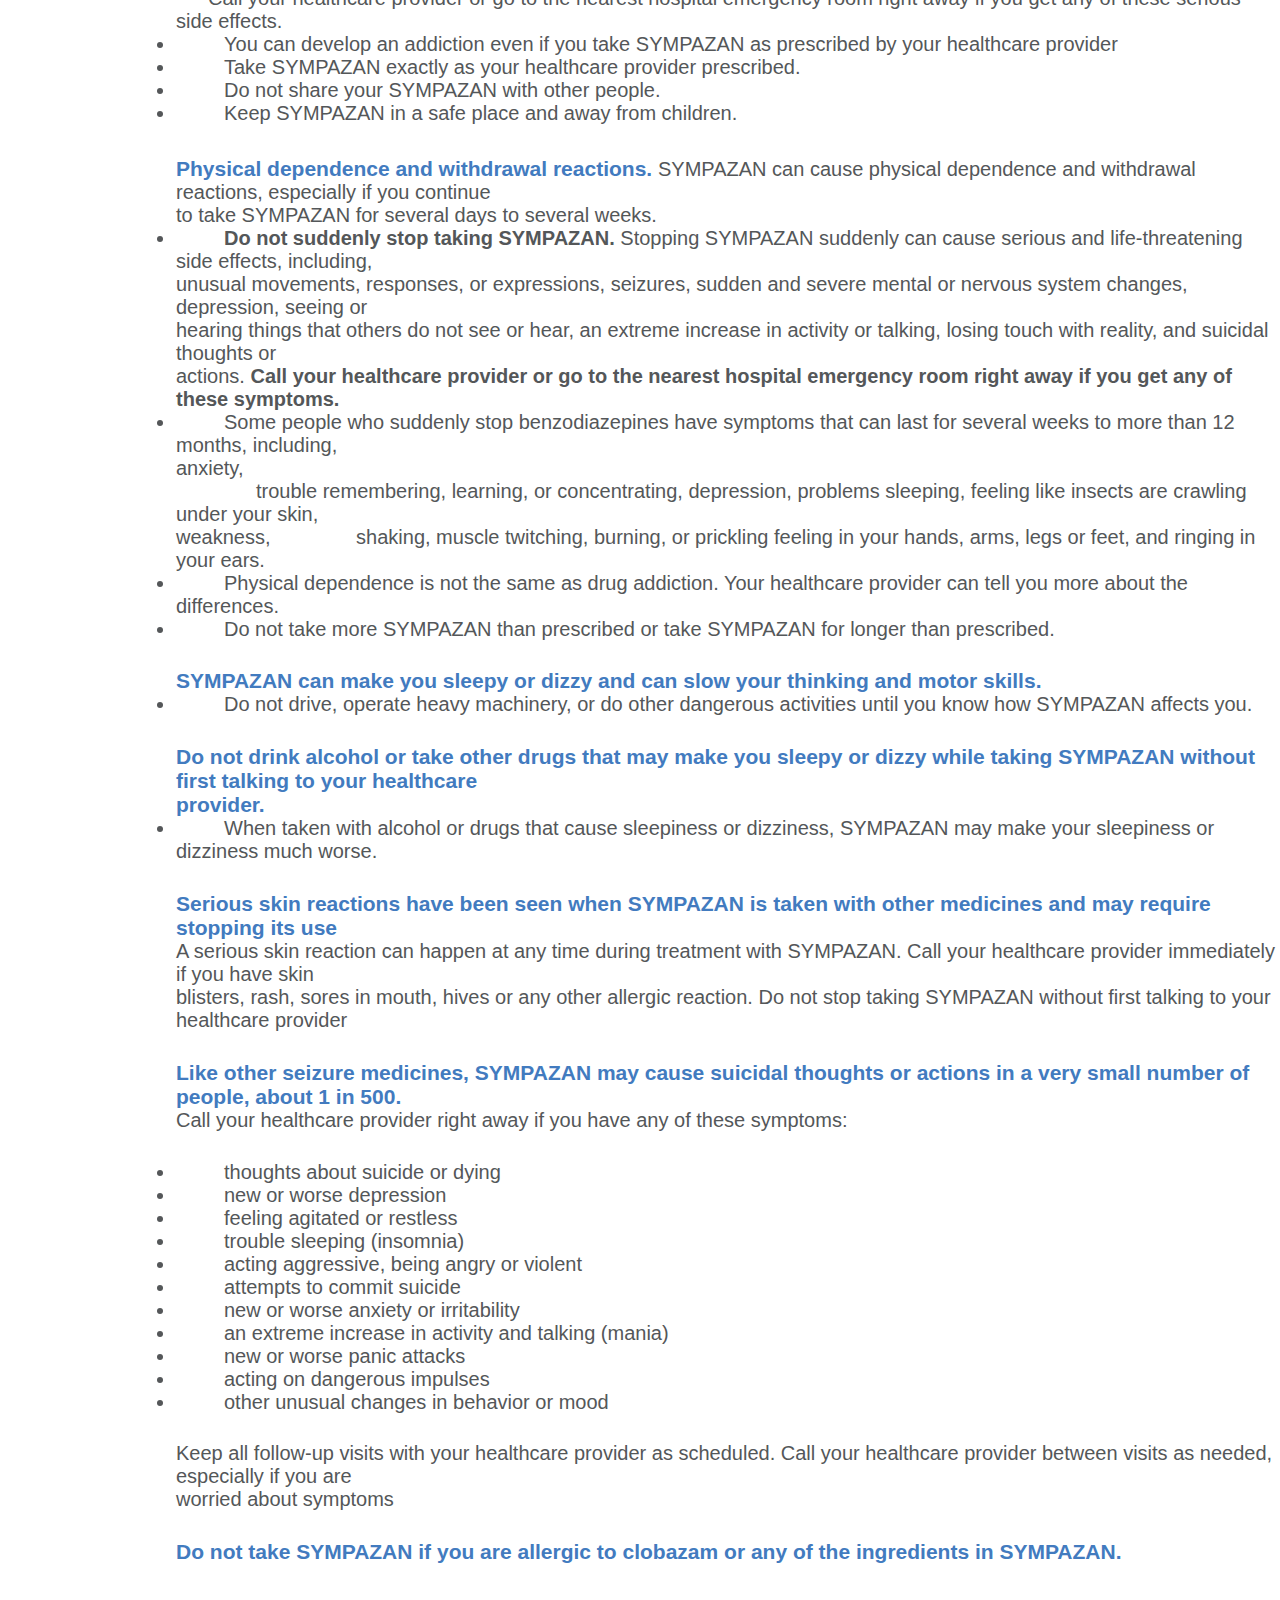
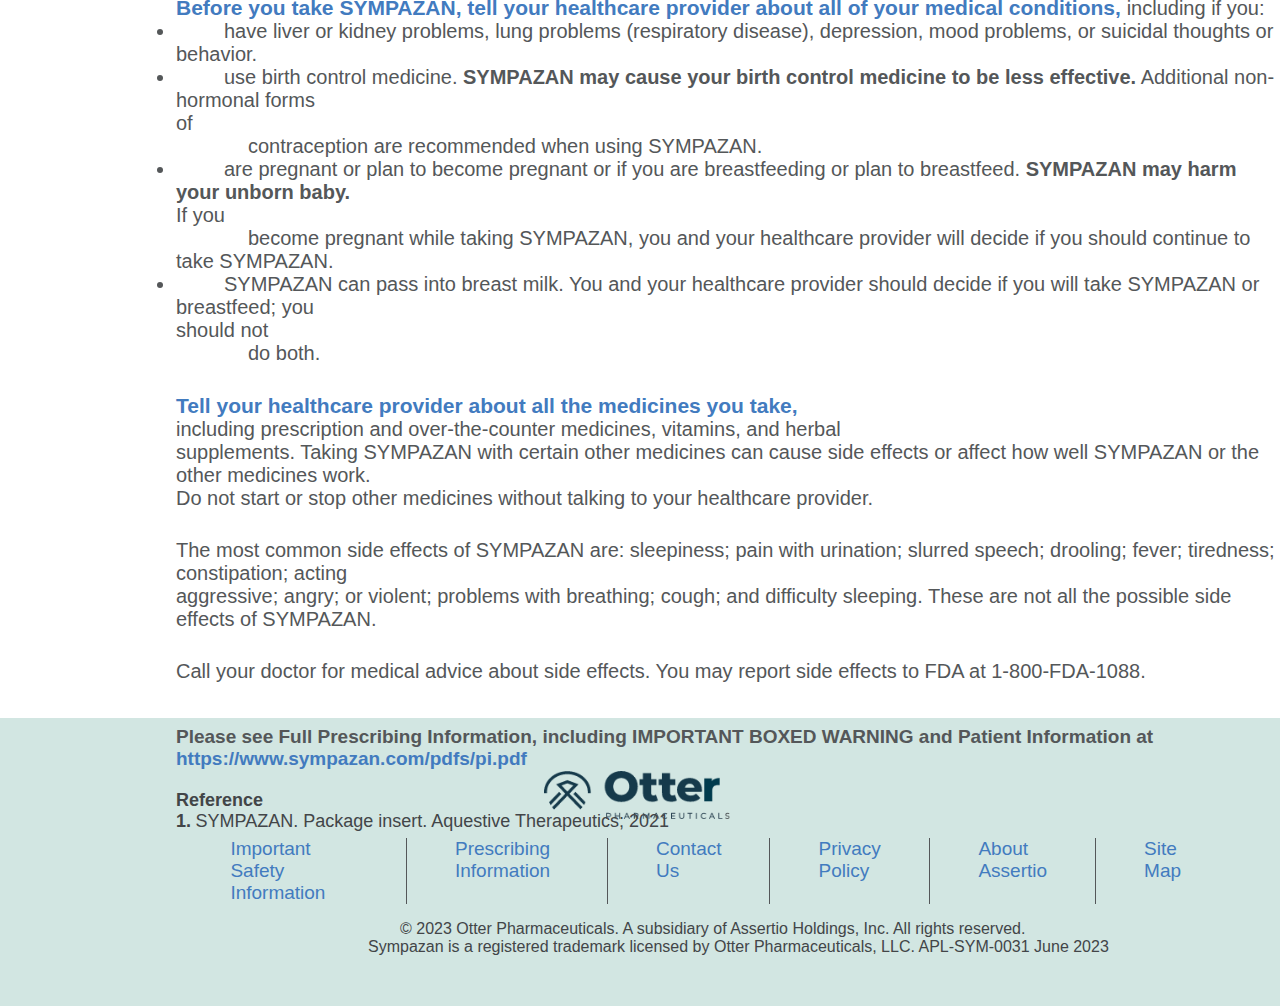
==== commit 5ebe067f: "complete today" ====
--- a/index.html
+++ b/index.html
@@ -108,15 +108,24 @@
             especially useful in patients who have difficulty in swallowing
             tablets.
           </p>
+          <p class="product_about2">
+            SYMPAZAN is a thin, berry-flavored film that <br />
+            dissolves on the tongue to deliver clobazam. It is <br />
+            available in 3 doses: 5mg, 10mg, and 20mg. Sympazan <br />
+            requires no crushing, mixing, or measuring—which <br />
+            may be especially useful in patients who have <br />
+            difficulty in swallowing tablets.
+          </p>
 
           <div class="product_image">
             <img src="assets/Mask Group -1.png" alt="Product image" />
+            <p style="margin-left: 4rem" class="info">Not actual size</p>
             <img class="product_c5" src="assets/NY_AQUE_A-1.png" alt="c5" />
             <img class="product_fruit" src="assets/iStock-1.png" alt="" />
           </div>
 
           <div class="product_for">
-            <h1>SYMPAZAN CAN SUPPORT THOSE WHO:</h1>
+            <h1 class="for_head">SYMPAZAN CAN SUPPORT THOSE WHO:</h1>
             <div class="product_for_container">
               <div class="product_for_extend">
                 <img src="assets/Group 2294.png" alt="productfor" />
@@ -205,6 +214,10 @@
 
       <div class="safety">
         <p class="safety_info">IMPORTANT SAFETY INFORMATION</p>
+        <p class="safety_info2">
+          Indication and Impotant <br />
+          Safety Information
+        </p>
         <img class="safety_box" src="assets/Rectangle 838.png" alt="box" />
         <img class="safety_arrow" src="assets/Path 20791.png" alt="" />
       </div>
--- a/styles/index.css
+++ b/styles/index.css
@@ -46,7 +46,7 @@
   background-color: #ffffff;
   width: 268px;
   height: 125px;
-  border-radius: 0px 0px 40px 40px;
+  border-radius: 0px 0px 45px 45px;
   position: absolute;
   left: 11.9%;
 }
@@ -201,6 +201,11 @@
   font-size: 26px;
   color: #545759;
 }
+.product .product_desc .product_about2 {
+  display: none;
+  font-size: 26px;
+  color: #545759;
+}
 .product .product_desc .product_for_container {
   display: flex;
   flex-direction: row;
@@ -357,6 +362,14 @@
   font-size: 24px;
   font-weight: 600;
 }
+.safety .safety_info2 {
+  display: none;
+  color: #ffffff;
+  margin: 0 0 0 11rem;
+  padding: 0.9rem 0 0 0;
+  font-size: 24px;
+  font-weight: 600;
+}
 .safety .safety_box {
   position: relative;
   top: -1.8rem;
@@ -463,7 +476,7 @@
 
 @media screen and ((max-width: 398px) and (max-height: 844px)) {
   body {
-    width: 90rem;
+    width: 96rem;
   }
   body header {
     position: sticky;
@@ -486,7 +499,7 @@
     display: block;
   }
   .navbar .nav_logo {
-    height: 15rem;
+    height: 17rem;
     width: 30rem;
   }
   .navbar .nav_logo img {
@@ -497,19 +510,24 @@
     left: 47rem;
     margin-top: 7rem;
     width: 35rem;
-    height: 5rem;
+    height: 6rem;
     font-size: 3em;
   }
   .navbar .hero_button:hover {
     background-color: #58aea0;
   }
   .hero {
-    height: 450vh;
+    height: 225vh;
     overflow: hidden;
     background-image: url(../assets/HEARTS.png);
     background-size: cover;
-    background-position: -119rem -1rem;
+    background-color: #213e5f;
+    background-position: -130rem -12rem;
     background-blend-mode: overlay;
+  }
+  .hero .hero_text {
+    position: relative;
+    top: 15%;
   }
   .hero .hero_heading,
   .hero .hero_middle {
@@ -533,11 +551,11 @@
   .hero .learn_more {
     width: 30rem;
     height: 8rem;
-    font-size: 4em;
+    font-size: 5em;
     font-weight: 550;
     font-family: "Barlow", sans-serif;
     transition: transform 0.3s ease;
-    border-radius: 1.3rem;
+    border-radius: 10px;
     margin-bottom: 1rem;
   }
   .hero .learn_more:hover {
@@ -557,28 +575,133 @@
   .hero .hero_image {
     position: relative;
     left: -2rem;
-    top: 34rem;
+    top: -53.5%;
   }
   .hero .hero_image .hero_tab {
     position: absolute;
-    left: 40rem;
-    height: 29rem;
+    left: 46rem;
+    height: 40rem;
   }
   .hero .hero_image .hero_tab1 {
     position: absolute;
-    left: 32rem;
-    height: 29rem;
+    left: 35rem;
+    height: 40rem;
   }
   .hero .hero_image .hero_mouth {
     position: relative;
-    top: -12rem;
+    top: -21rem;
     left: 25.8rem;
+    height: 70rem;
+  }
+  .services {
+    display: none;
+  }
+  .services .services_card {
+    display: none;
+  }
+  .product {
+    height: 490vh;
+  }
+  .product .product_desc .product_head {
+    font-size: 9em;
+  }
+  .product .product_desc .product_image {
+    position: relative;
+    top: 3rem;
+    left: 20%;
+  }
+  .product .product_desc .product_image img {
+    height: 55rem;
+  }
+  .product .product_desc .product_image .product_c5 {
+    height: 23rem;
+    position: absolute;
+    top: 68%;
+    left: -5%;
+  }
+  .product .product_desc .product_image .info {
+    padding-left: 7rem;
+    font-size: 3em;
+  }
+  .product .product_desc .product_image .product_fruit {
     height: 50rem;
-  }
-  .services {
-    display: none;
-  }
-  .services .services_card {
+    position: absolute;
+    top: 49%;
+    left: 17%;
+  }
+  .product .product_desc .product_about {
+    display: none;
+  }
+  .product .product_desc .product_about2 {
+    display: block;
+    font-size: 4.5em;
+    font-weight: 400;
+    margin-top: 1.5rem;
+  }
+  .product .product_desc .product_for {
+    margin-top: 30rem;
+  }
+  .product .product_desc .product_for .for_head {
+    font-size: 100px;
+    width: 60rem;
+  }
+  .product .product_desc .product_for .product_for_container {
+    display: flex;
+    flex-direction: column;
+  }
+  .product .product_desc .product_for .product_for_container .product_for_extend {
+    position: relative;
+    left: -20%;
+  }
+  .product .product_desc .product_for .product_for_container .product_for_extend img {
+    height: 30rem;
+  }
+  .product .product_desc .product_for .product_for_container .product_for_extend .product_for_explain {
+    font-size: 4em;
+    width: 30rem;
+  }
+  .product .product_desc .product_for .product_learn_more {
+    height: 20rem;
+    width: 63rem;
+    margin-left: 5rem;
+    text-align: center;
+    padding: 2rem;
+    border-radius: 10px;
+  }
+  .product .product_desc .product_for .product_learn_more:hover {
+    background-color: #71226b;
+  }
+  .product .product_desc .product_for .product_learn_more a {
+    font-weight: 600;
+    font-size: 6em;
+  }
+  .safety {
+    position: sticky;
+    bottom: 0%;
+    height: 12rem;
+  }
+  .safety .safety_info {
+    display: none;
+  }
+  .safety .safety_info2 {
+    display: block;
+    font-size: 4em;
+  }
+  .safety .safety_box {
+    position: relative;
+    top: -7rem;
+    height: 6rem;
+  }
+  .safety .safety_arrow {
+    position: absolute;
+    height: 3rem;
+    top: 5rem;
+    left: 75%;
+  }
+  .sympazin {
+    display: none;
+  }
+  footer {
     display: none;
   }
 }/*# sourceMappingURL=index.css.map */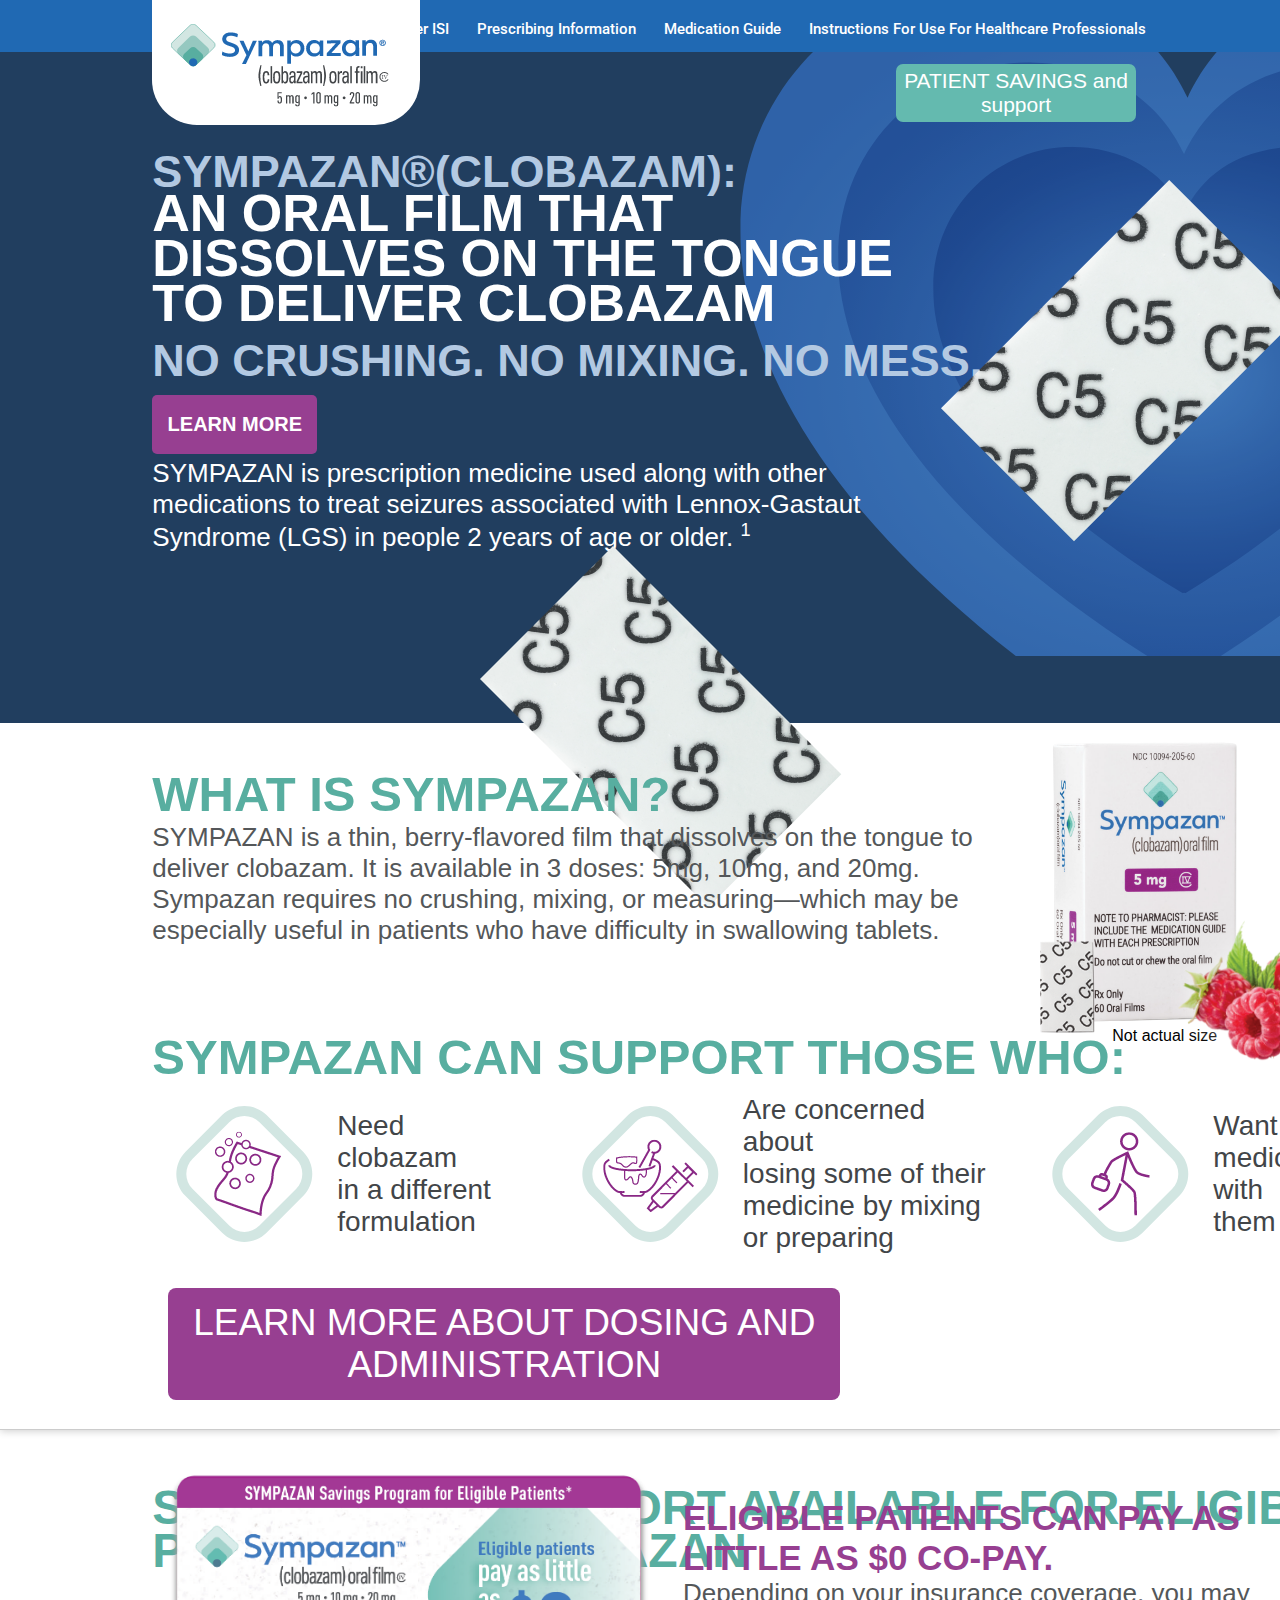
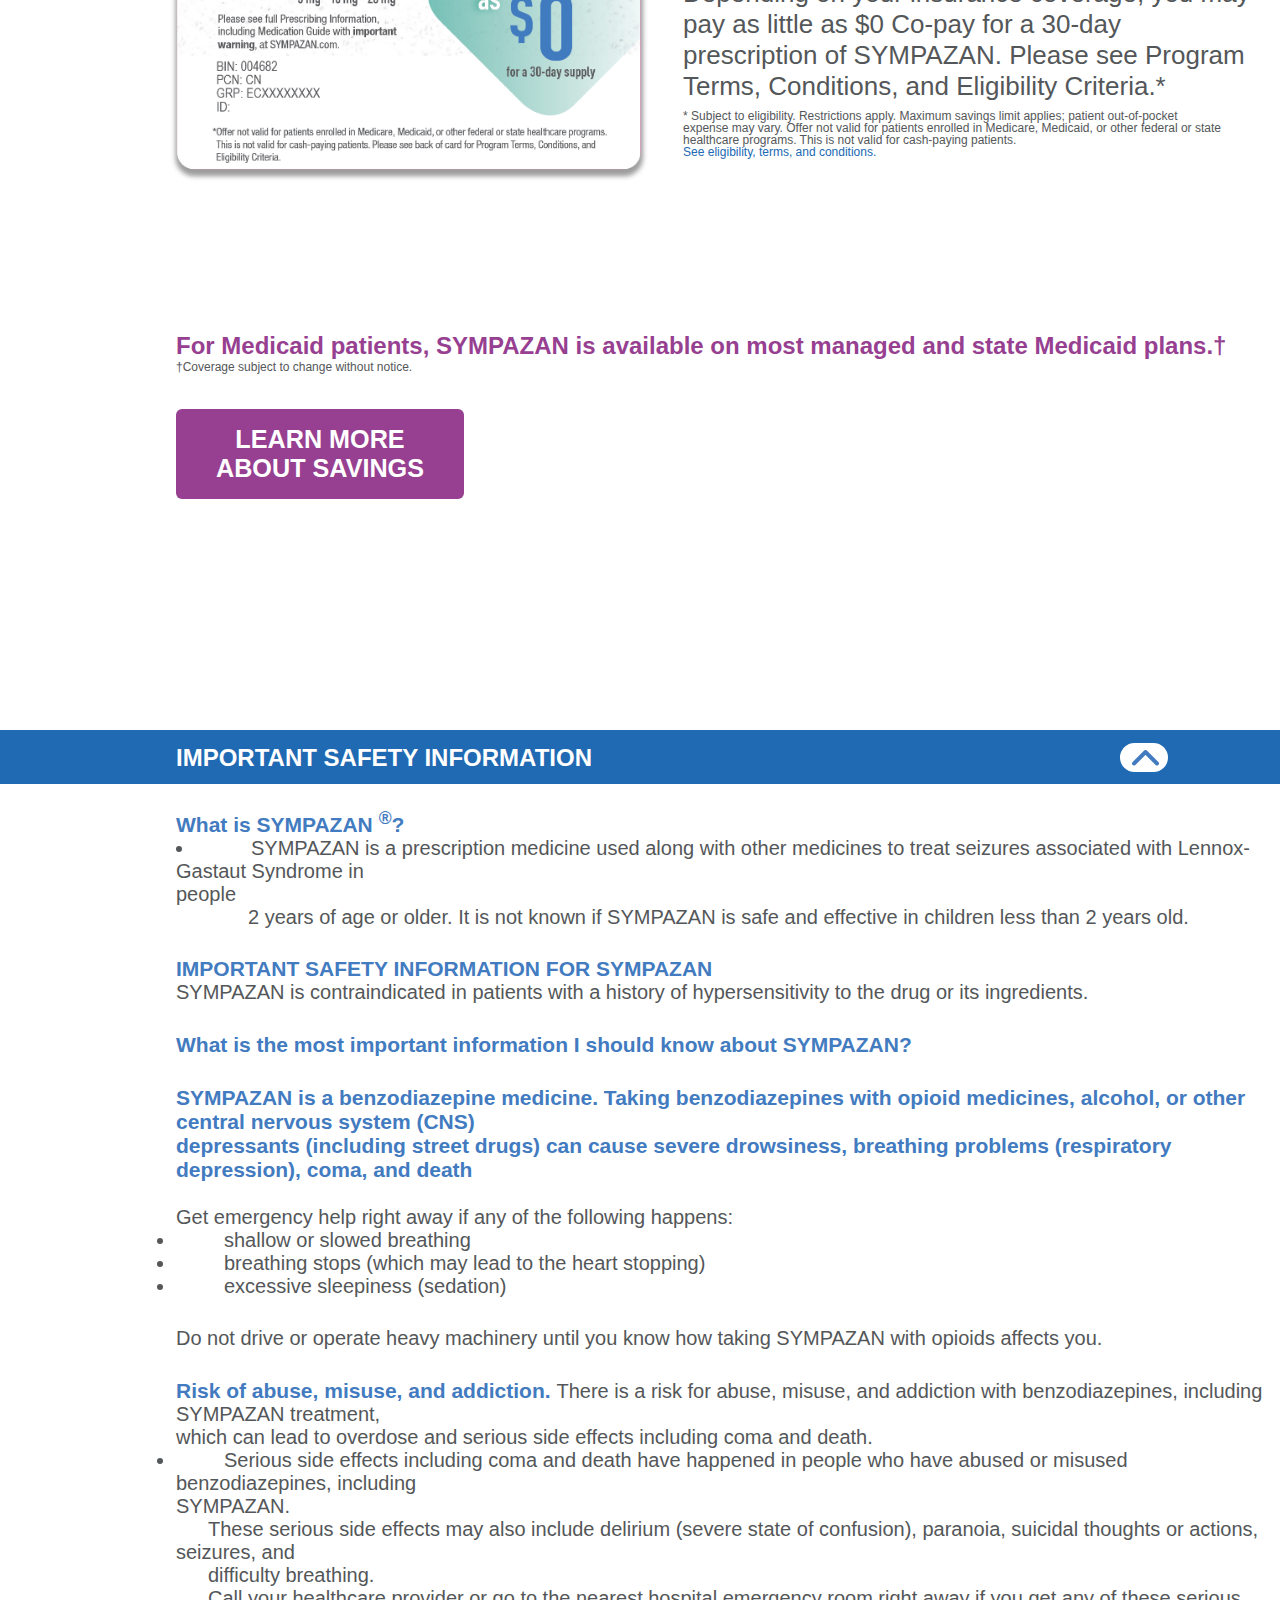
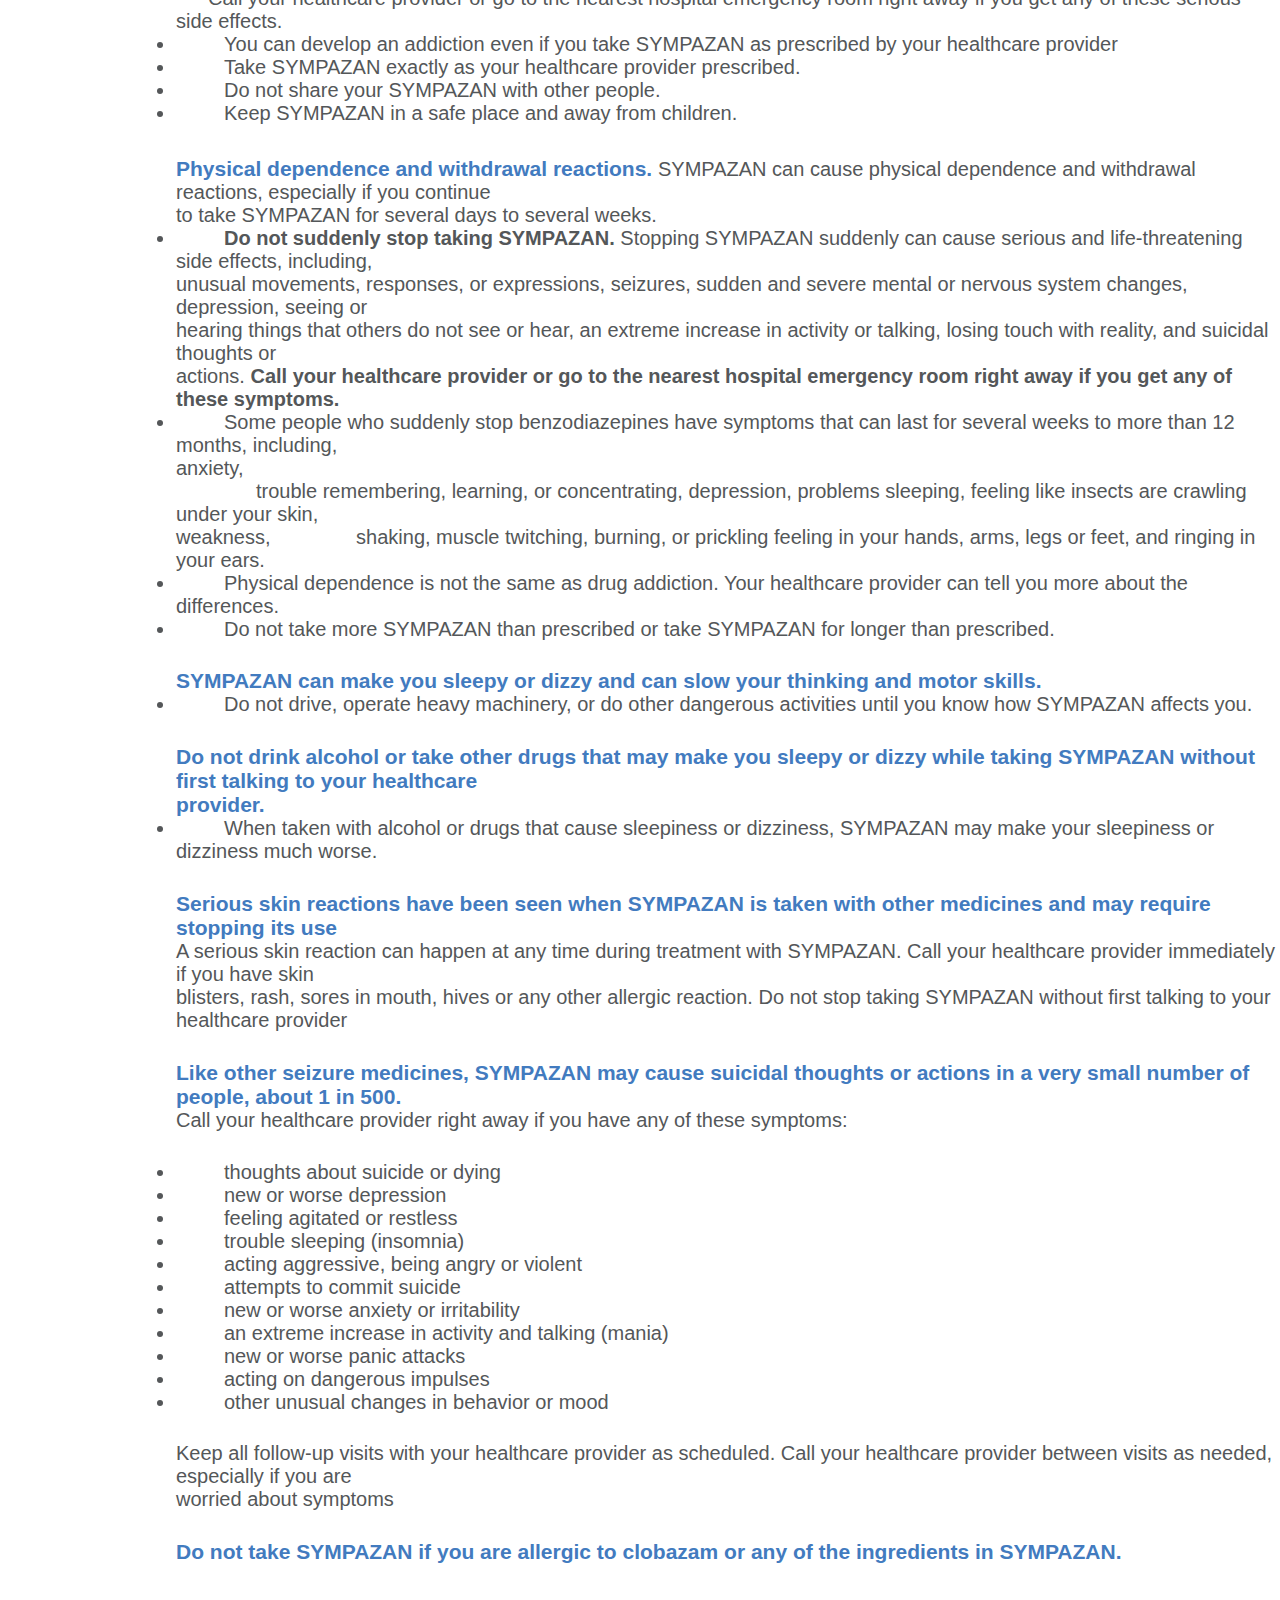
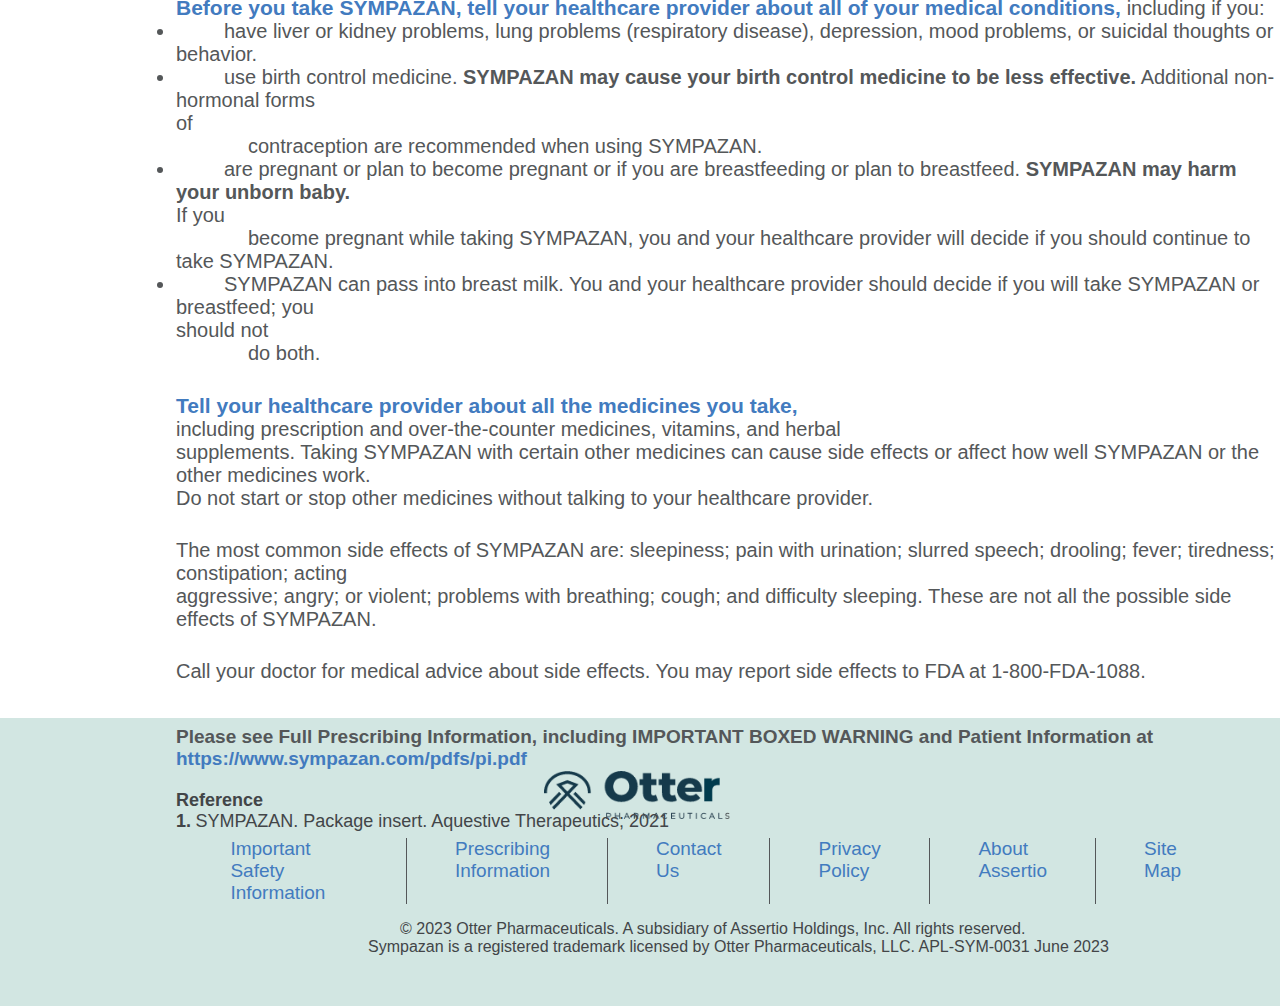
==== commit 93becad0: "new" ====
--- a/index.html
+++ b/index.html
@@ -89,7 +89,6 @@
           <img
             class="hero_mouth"
             src="assets/Mouth.png"
-            height="664"
             alt="Sympazan_Tab_Mouth"
           />
         </div>
--- a/styles/index.css
+++ b/styles/index.css
@@ -161,7 +161,6 @@
 .hero .hero_image {
   position: absolute;
   left: 50%;
-  overflow: hidden;
 }
 .hero .hero_image .hero_tab {
   position: relative;
@@ -174,9 +173,9 @@
   left: -10rem;
 }
 .hero .hero_image .hero_mouth {
-  position: relative;
-  left: 6.4rem;
-  top: -33.6rem;
+  position: absolute;
+  left: 6.7rem;
+  top: -10rem;
 }
 
 .product {
